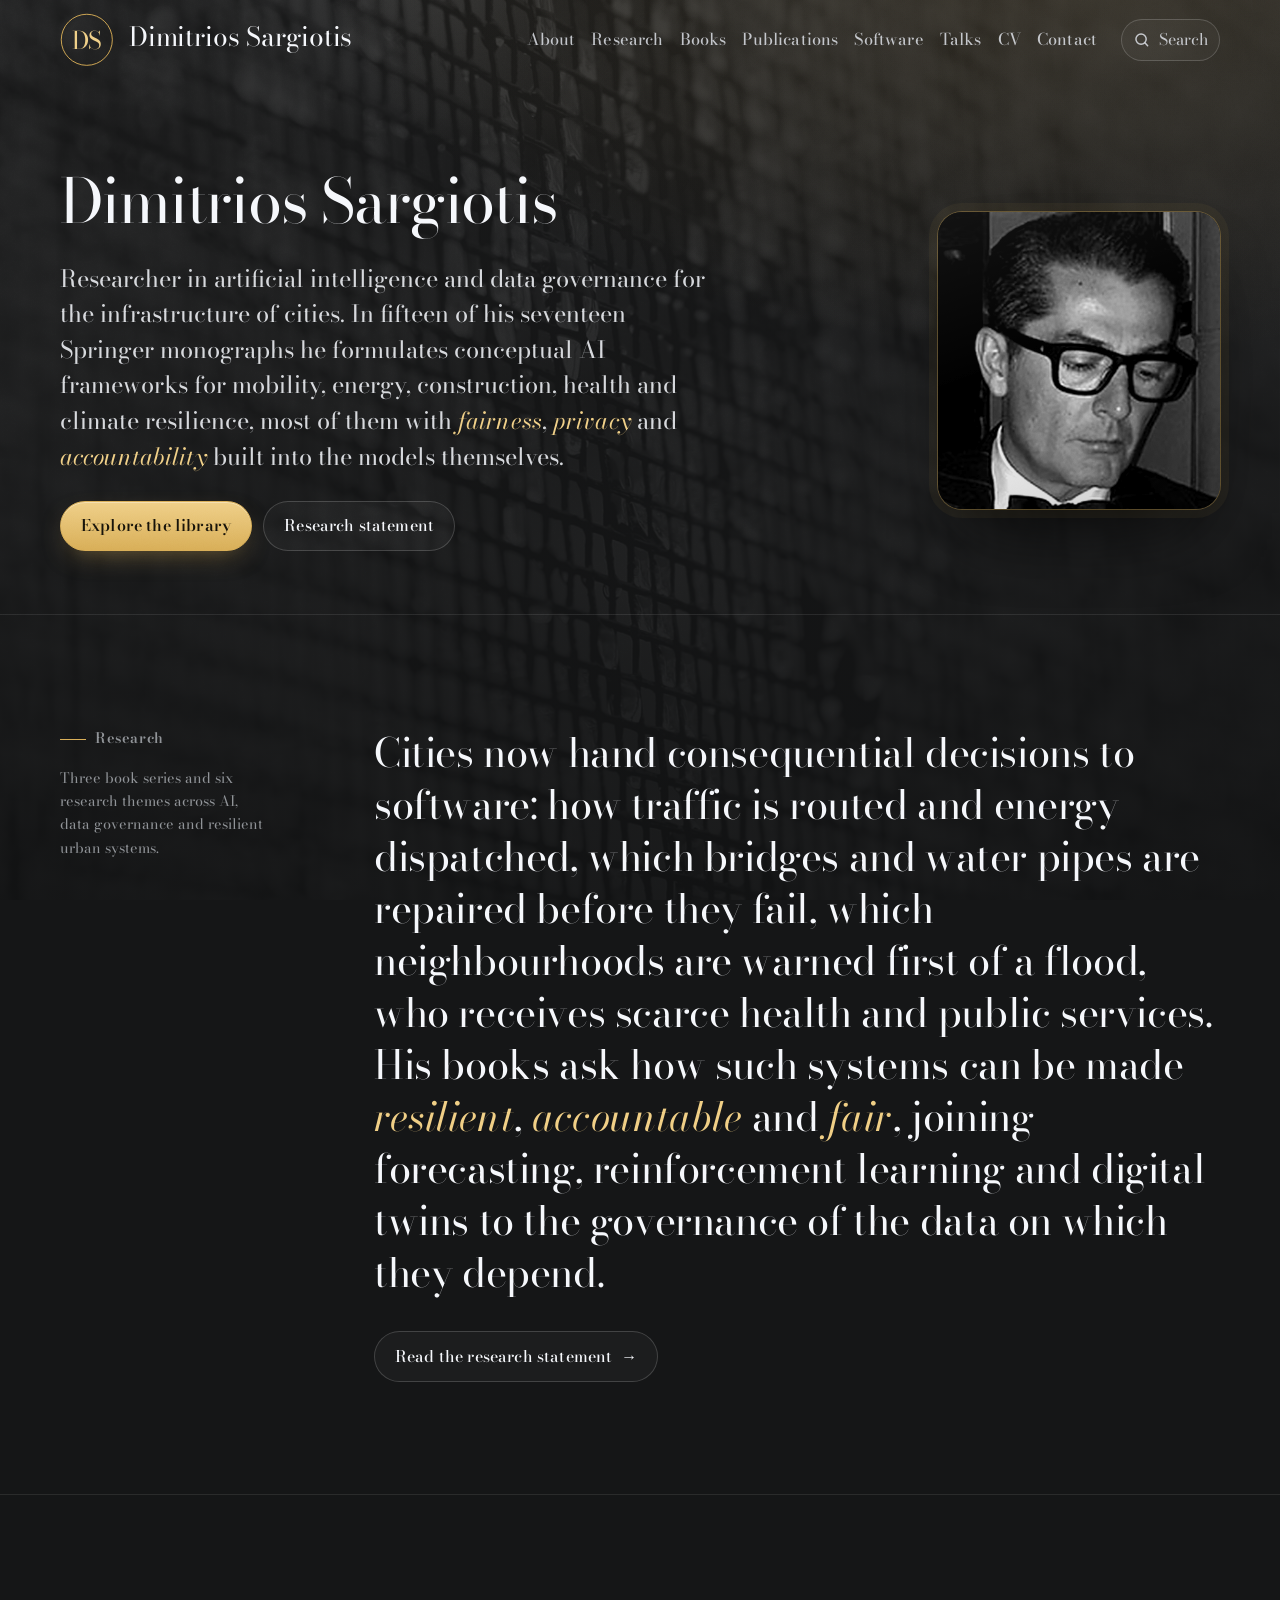
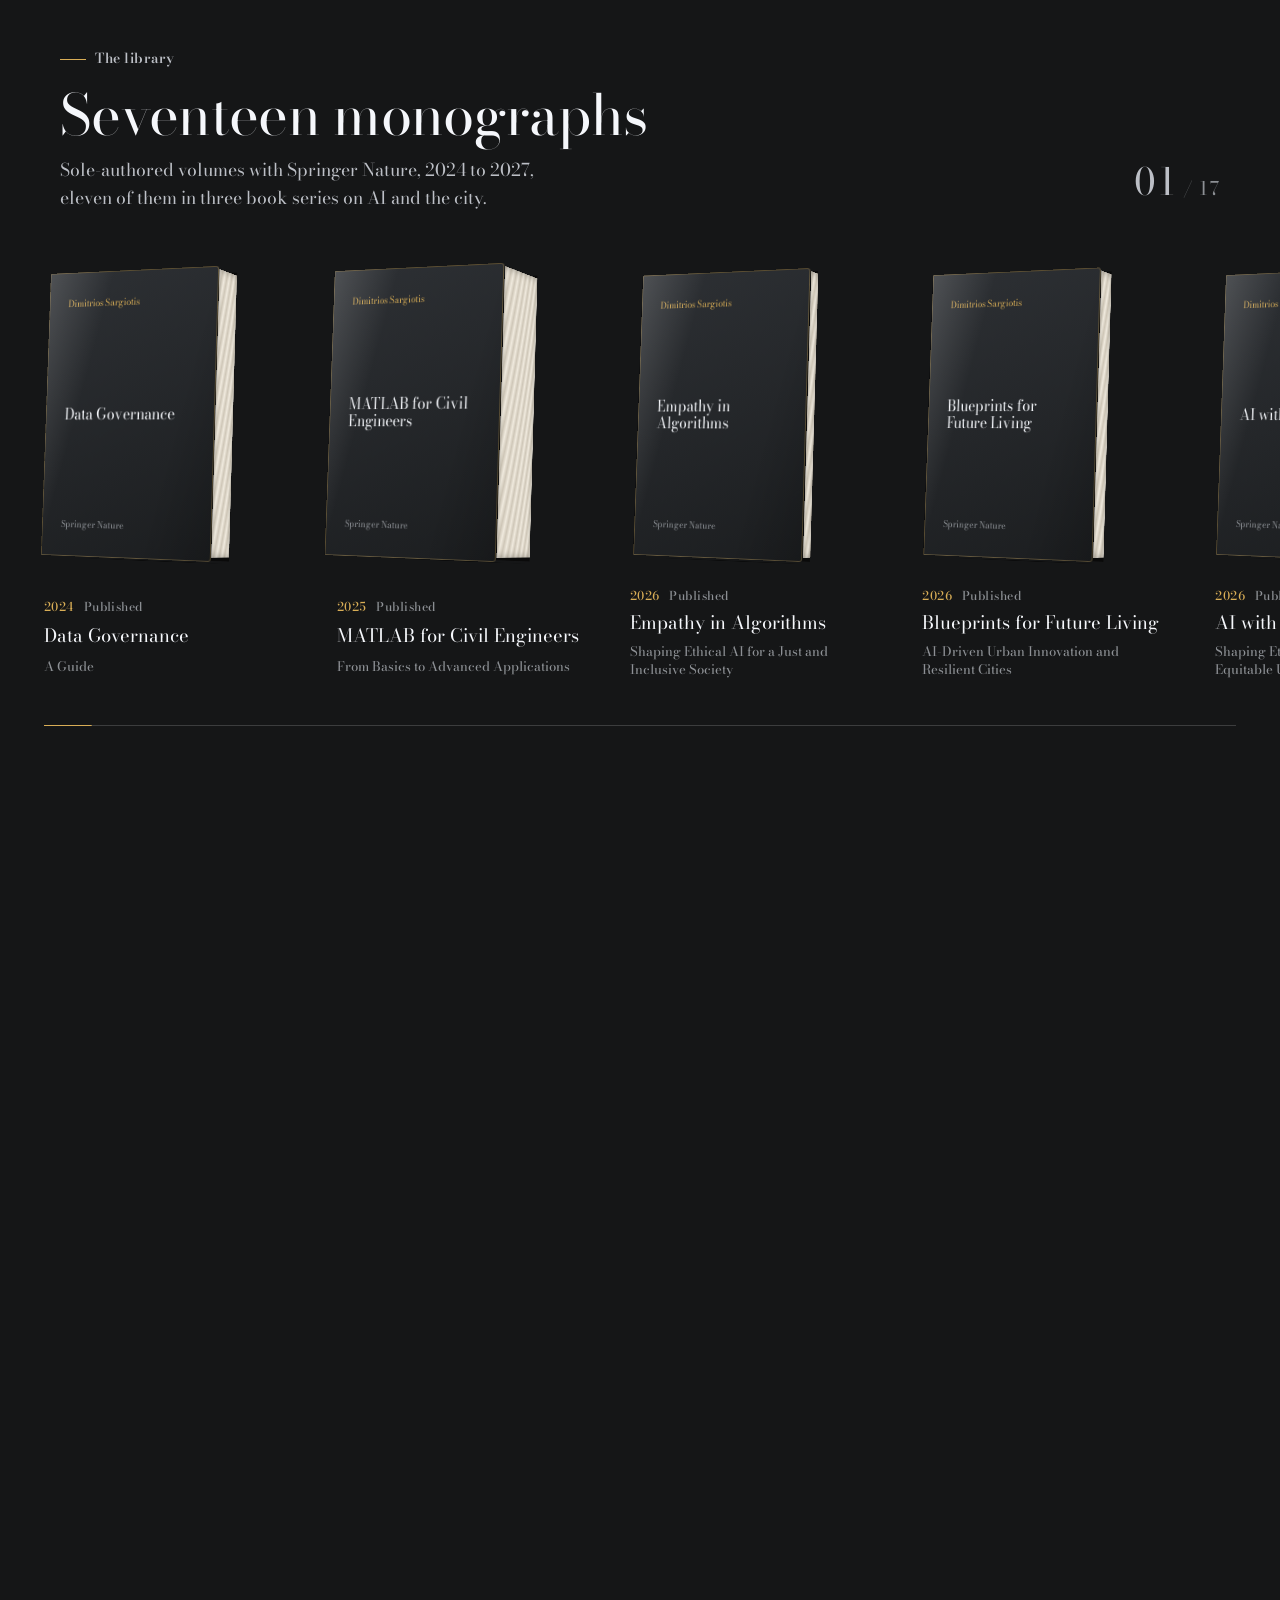
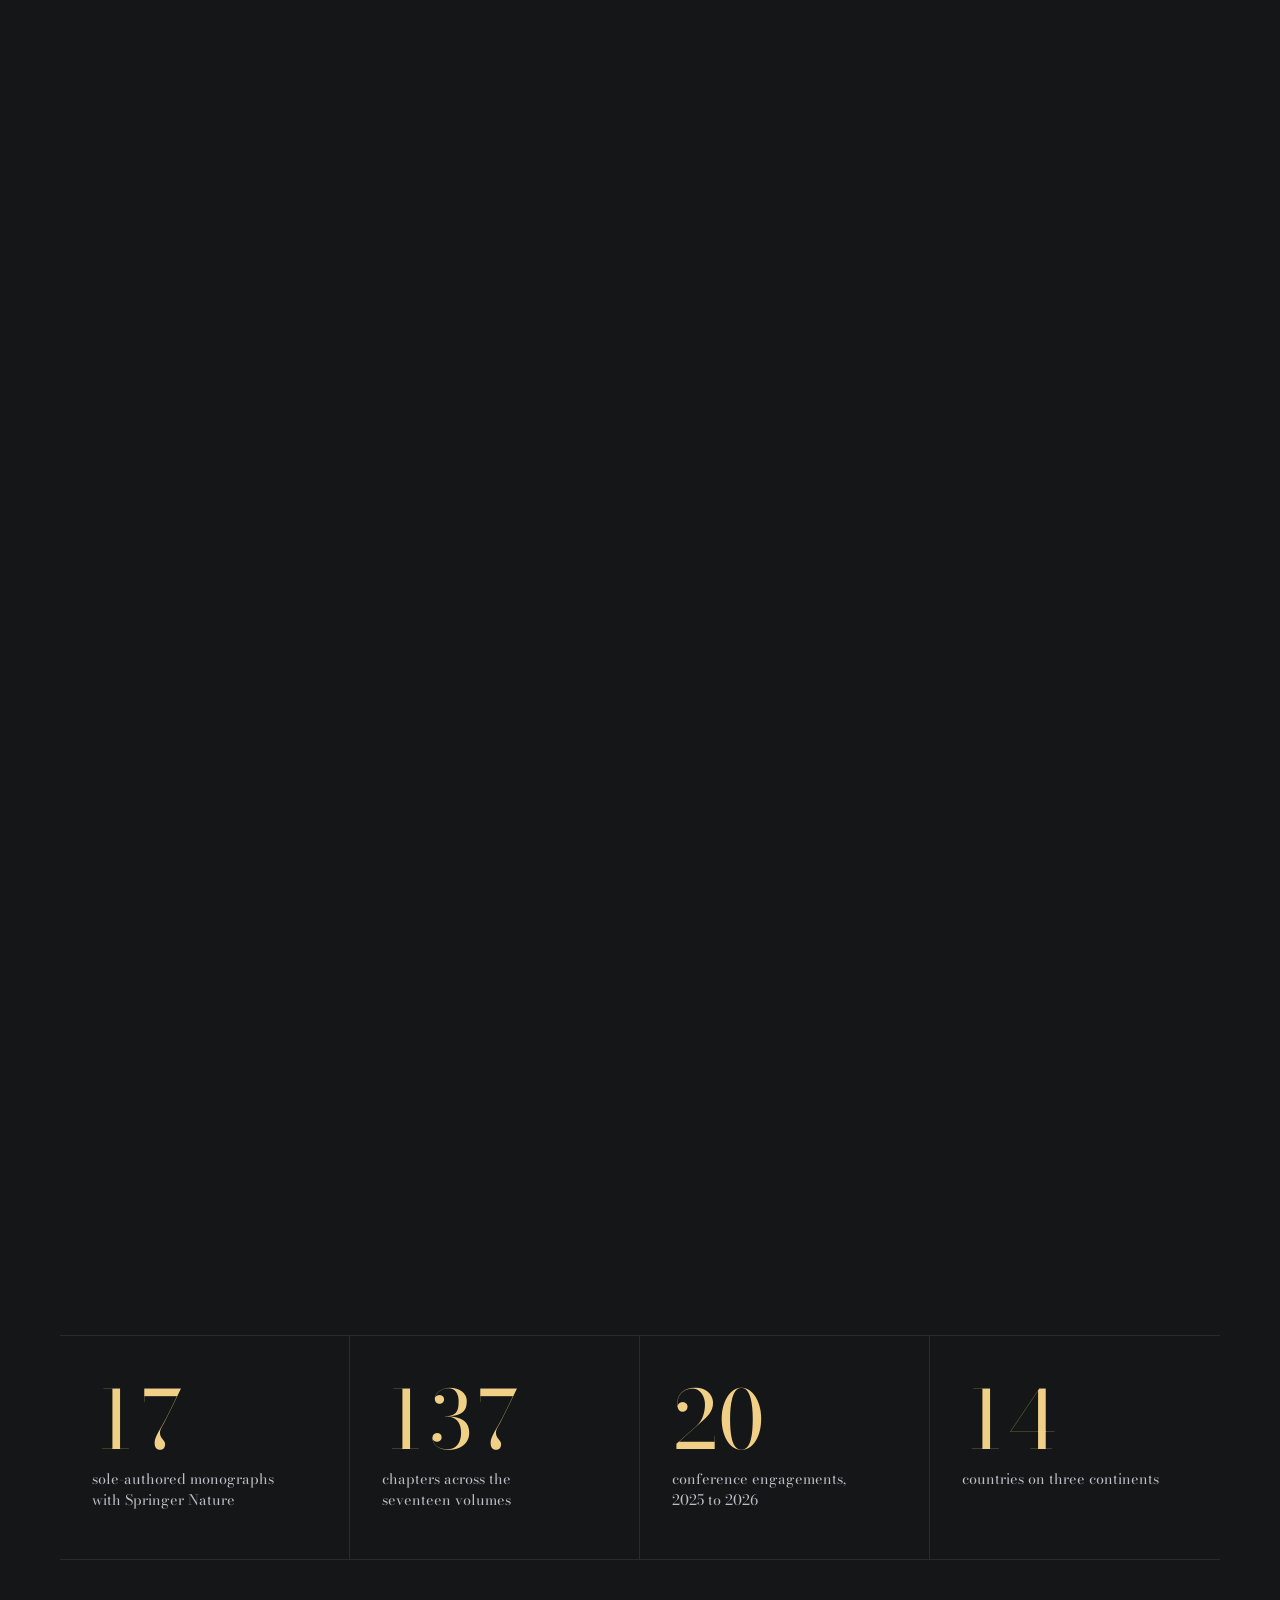
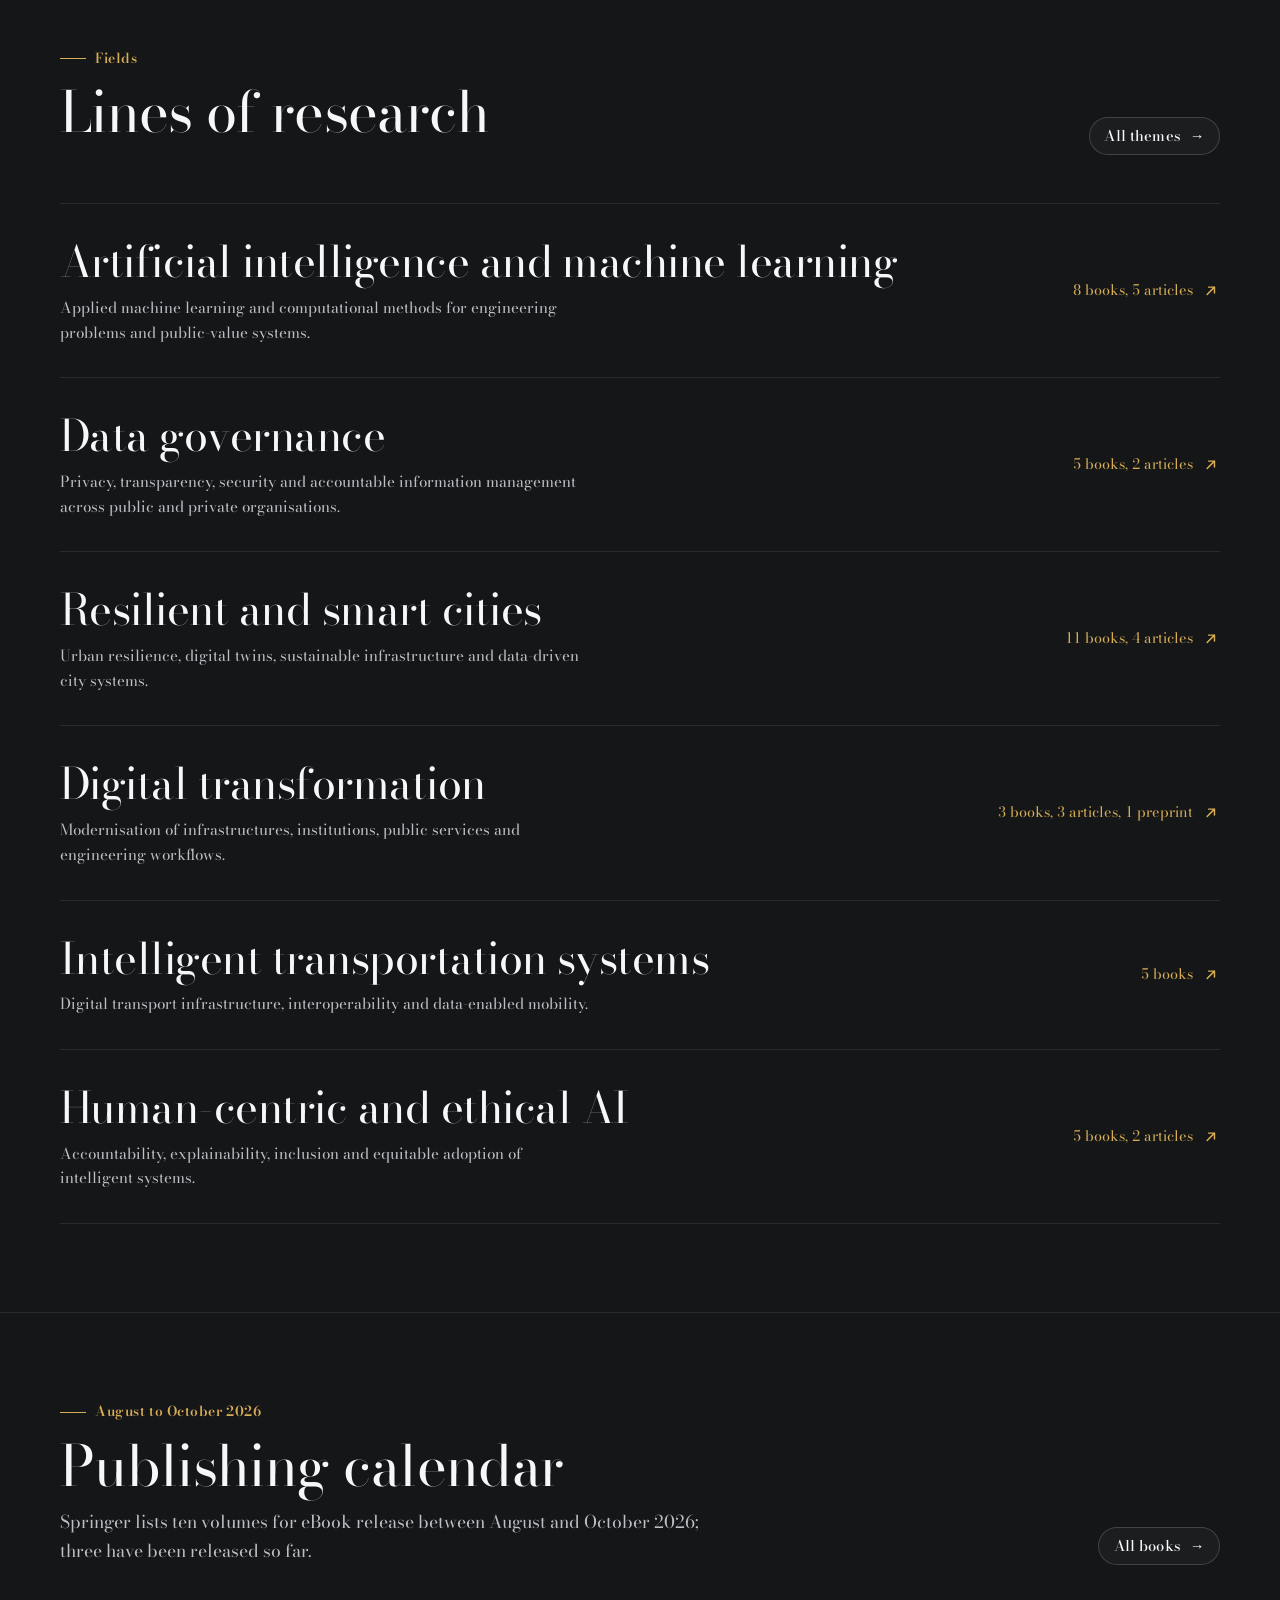
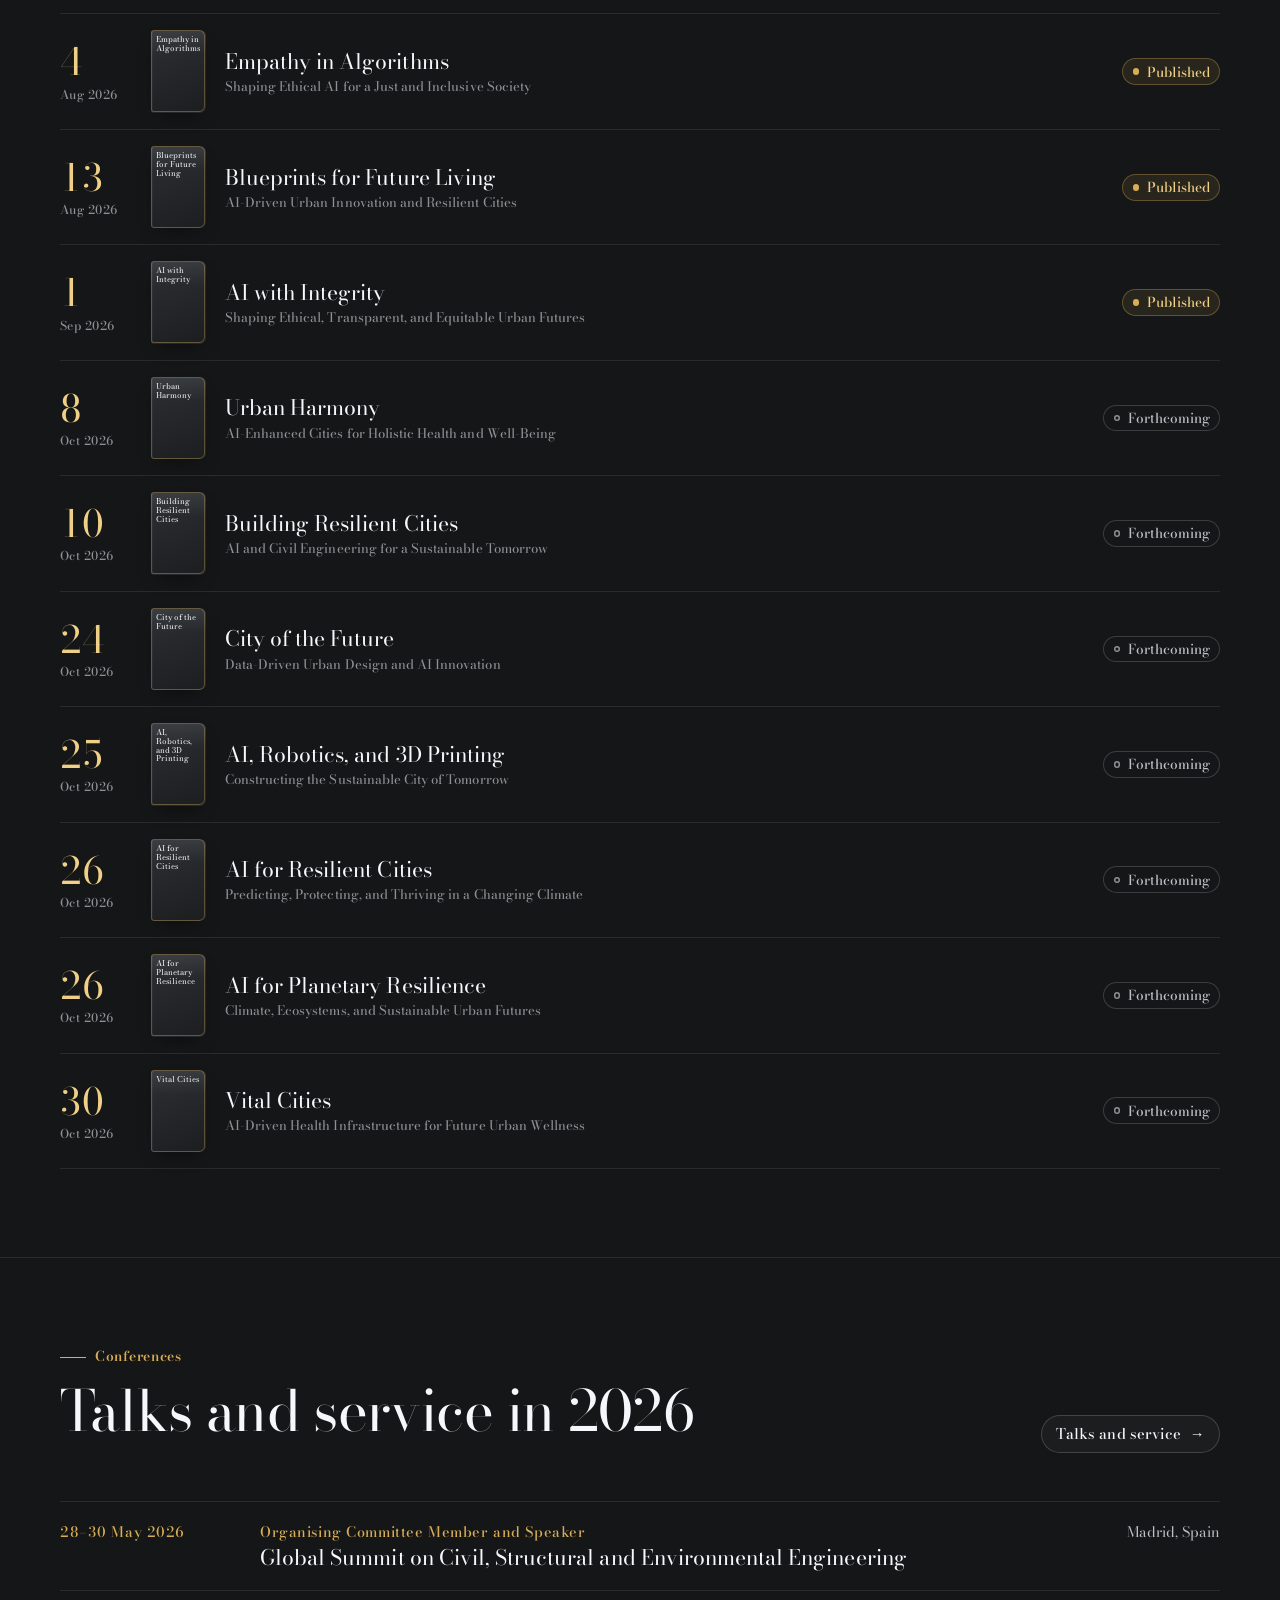
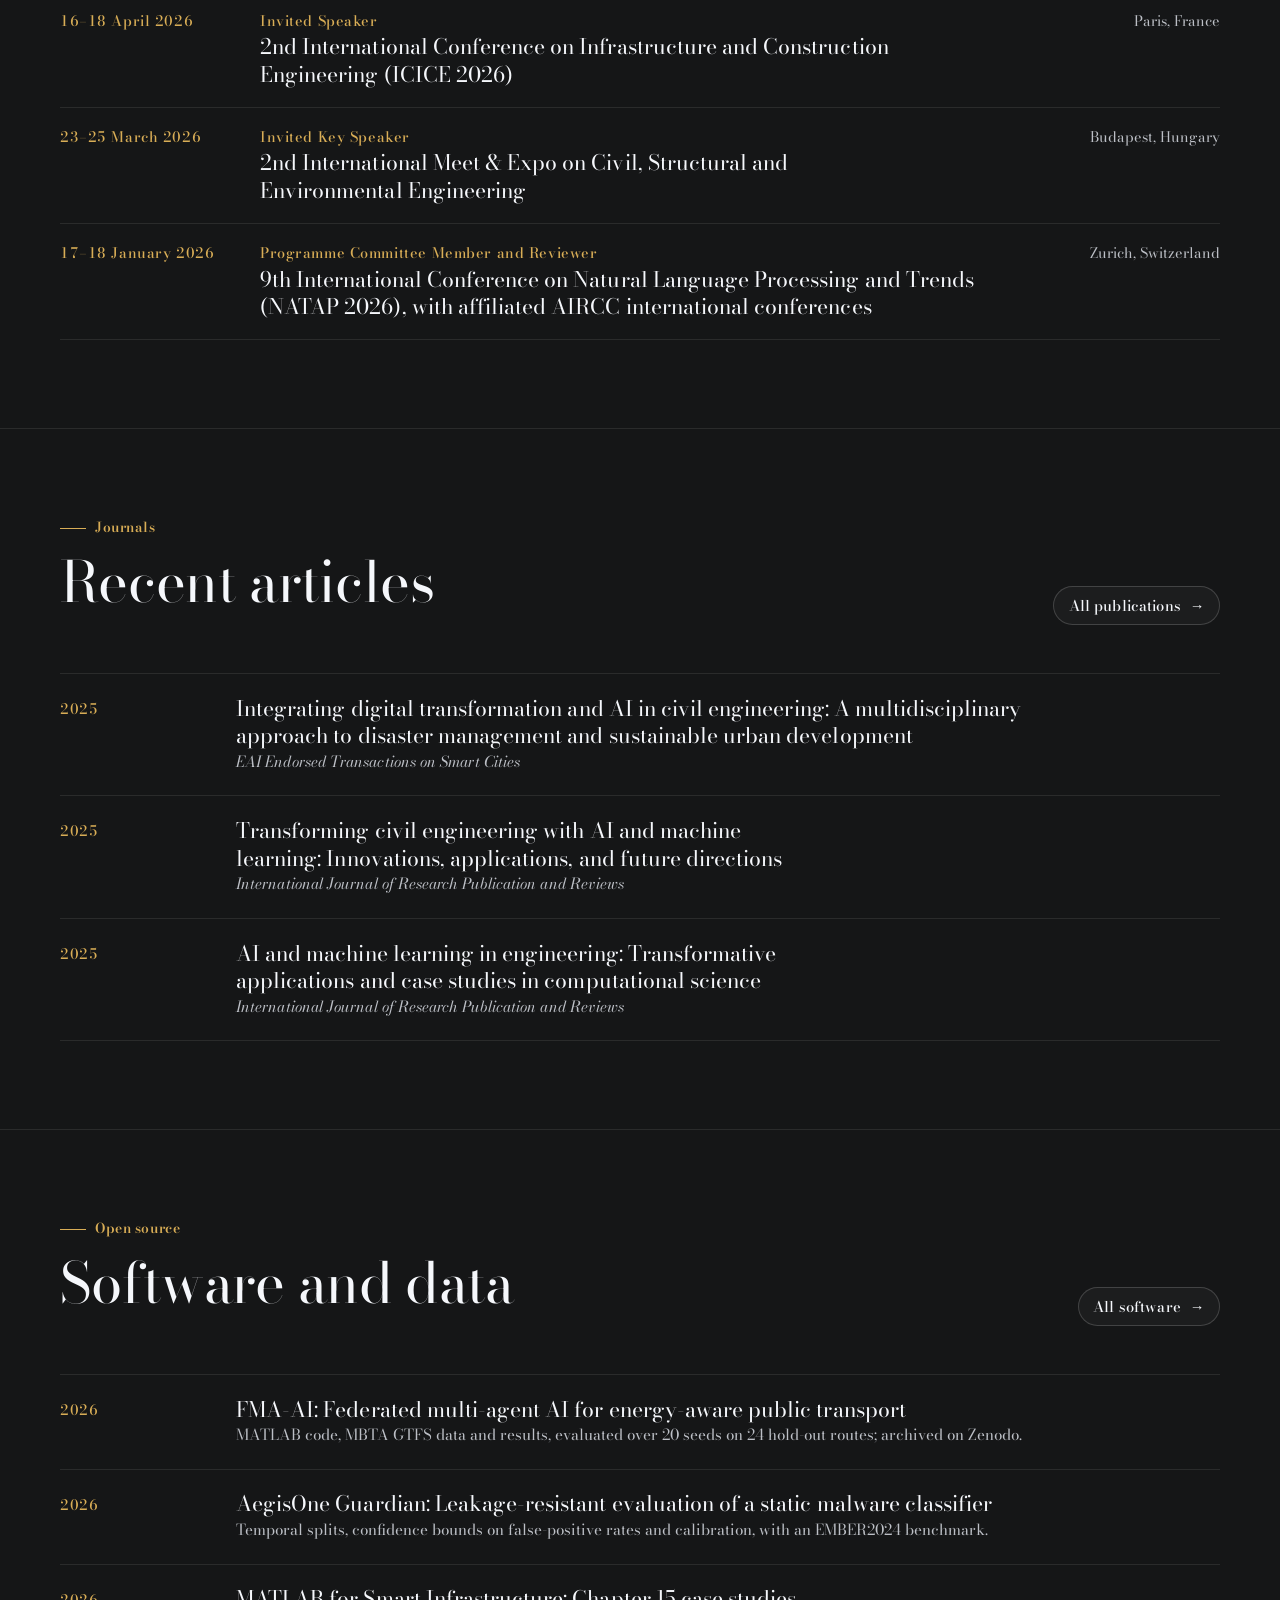
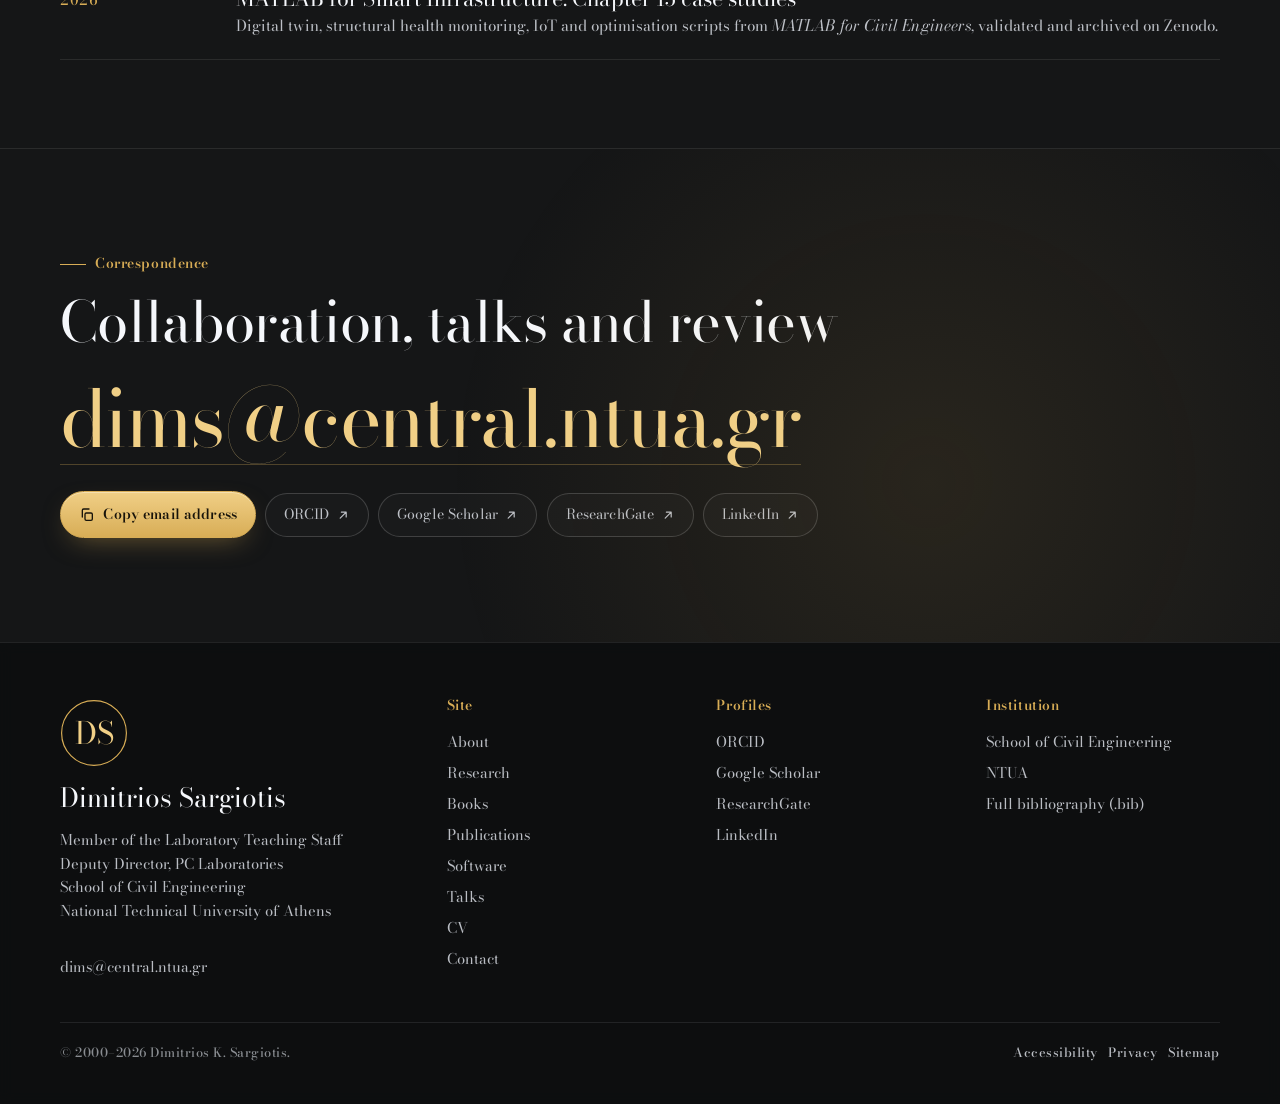
==== index.html @ cf661c9d "Add files via upload" ====
<!doctype html>
<html lang="en-GB">
<head>
<meta charset="utf-8">
<meta name="viewport" content="width=device-width, initial-scale=1, viewport-fit=cover">
<title>Dimitrios Sargiotis · Academic Profile</title>
<meta name="description" content="Dr Dimitrios Sargiotis, School of Civil Engineering, National Technical University of Athens. Research on artificial intelligence, data governance and resilient urban infrastructure; author of seventeen Springer monographs, five published and twelve forthcoming.">
<meta name="author" content="Dimitrios Sargiotis">
<link rel="canonical" href="https://uomoathens.github.io/">
<meta name="color-scheme" content="dark">
<meta name="theme-color" content="#151617">
<meta property="og:type" content="profile">
<meta property="og:site_name" content="Dimitrios Sargiotis">
<meta property="og:title" content="Dimitrios Sargiotis · Academic Profile">
<meta property="og:description" content="Dr Dimitrios Sargiotis, School of Civil Engineering, National Technical University of Athens. Research on artificial intelligence, data governance and resilient urban infrastructure; author of seventeen Springer monographs, five published and twelve forthcoming.">
<meta property="og:url" content="https://uomoathens.github.io/">
<meta property="og:image" content="https://uomoathens.github.io/images/og-image.jpg">
<meta property="og:image:width" content="1200">
<meta property="og:image:height" content="630">
<meta property="og:image:alt" content="Dimitrios Sargiotis, National Technical University of Athens">
<meta property="og:locale" content="en_GB">
<meta name="twitter:card" content="summary_large_image">
<meta name="twitter:title" content="Dimitrios Sargiotis · Academic Profile">
<meta name="twitter:description" content="Dr Dimitrios Sargiotis, School of Civil Engineering, National Technical University of Athens. Research on artificial intelligence, data governance and resilient urban infrastructure; author of seventeen Springer monographs, five published and twelve forthcoming.">
<meta name="twitter:image" content="https://uomoathens.github.io/images/og-image.jpg">
<link rel="icon" href="images/favicon.ico" sizes="16x16 32x32 48x48">
<link rel="icon" href="images/fasvico.png" type="image/png" sizes="103x101">
<link rel="apple-touch-icon" href="images/fasvico.png">
<link rel="preconnect" href="https://media.springernature.com" crossorigin>
<link rel="manifest" href="manifest.webmanifest">
<link rel="sitemap" type="application/xml" href="sitemap.xml">
<link rel="preload" href="assets/fonts/bodoni-moda-latin-standard-normal.woff2" as="font" type="font/woff2" crossorigin>
<link rel="preload" href="assets/fonts/bodoni-moda-latin-standard-italic.woff2" as="font" type="font/woff2" crossorigin>
<link rel="stylesheet" href="assets/css/site.css">
<script>document.documentElement.classList.add("js")</script>
<script type="speculationrules">{"prerender": [{"where": {"and": [{"selector_matches": "a[href$='.html']"}, {"not": {"selector_matches": "[target=_blank]"}}]}, "eagerness": "moderate"}]}</script>
<script type="application/ld+json">{"@context":"https://schema.org","@graph":[{"@type":"Person","@id":"https://uomoathens.github.io/#person","name":"Dimitrios Sargiotis","givenName":"Dimitrios","familyName":"Sargiotis","honorificPrefix":"Dr","jobTitle":"Member of the Laboratory Teaching Staff","url":"https://uomoathens.github.io/","image":"https://uomoathens.github.io/images/dimitrios-sargiotis.jpg","email":"mailto:dims@central.ntua.gr","worksFor":{"@type":"CollegeOrUniversity","name":"National Technical University of Athens","url":"https://www.ntua.gr/en/","department":{"@type":"Organization","name":"School of Civil Engineering","url":"https://www.civil.ntua.gr/en/"}},"alumniOf":[{"@type":"CollegeOrUniversity","name":"Université Paris VIII"},{"@type":"CollegeOrUniversity","name":"University of Strathclyde"}],"identifier":{"@type":"PropertyValue","propertyID":"ORCID","value":"0009-0006-3644-4561"},"knowsAbout":["Artificial intelligence","Machine learning","Data governance","Digital twins","Smart cities","Urban resilience","Intelligent transportation systems","Digital transformation","Civil engineering","Ethical AI"],"sameAs":["http://users.ntua.gr/dims/","https://orcid.org/0009-0006-3644-4561","https://scholar.google.com/citations?user=M3zEWwEAAAAJ","https://www.researchgate.net/profile/Dimitrios-Sargiotis-2","https://www.linkedin.com/in/dimitrios-sargiotis-2827502b0/"]},{"@type":"WebSite","@id":"https://uomoathens.github.io/#site","url":"https://uomoathens.github.io/","name":"Dimitrios Sargiotis","inLanguage":"en-GB","publisher":{"@id":"https://uomoathens.github.io/#person"}},{"@type":"ProfilePage","@id":"https://uomoathens.github.io/#profile","url":"https://uomoathens.github.io/","name":"Dimitrios Sargiotis","mainEntity":{"@id":"https://uomoathens.github.io/#person"},"dateModified":"2026-10-13"}]}</script>
<script src="assets/js/site.js" defer></script>
</head>
<body class="is-home">
<a class="skip" href="#main">Skip to content</a>
<div class="progress" aria-hidden="true"></div>
<header class="site-header">
<div class="wrap bar">
<a class="brand" href="index.html" aria-label="Dimitrios Sargiotis, home"><svg class="brand-mark" viewBox="0 0 64 64" aria-hidden="true" focusable="false"><circle class="bm-ring" cx="32" cy="32" r="30.5"/><text class="bm-t" x="32" y="42.6">DS</text></svg><span class="brand-name">Dimitrios Sargiotis</span></a>
<nav class="nav" aria-label="Main"><a href="about.html">About</a><a href="research.html">Research</a><a href="books.html">Books</a><a href="publications.html">Publications</a><a href="software.html">Software</a><a href="talks.html">Talks</a><a href="cv.html">CV</a><a href="contact.html">Contact</a></nav>
<div class="tools">
<button class="icon-btn" type="button" data-palette-open aria-label="Search the site"><svg viewBox="0 0 24 24" fill="none" stroke="currentColor" stroke-width="2" stroke-linecap="round" aria-hidden="true"><circle cx="11" cy="11" r="7"/><path d="m20 20-3.5-3.5"/></svg><span class="search-label">Search</span><span class="kbd" data-kbd aria-hidden="true">Ctrl K</span></button>
<button class="icon-btn menu-btn" type="button" popovertarget="site-menu" aria-expanded="false" aria-label="Open menu"><svg viewBox="0 0 24 24" fill="none" stroke="currentColor" stroke-width="2" stroke-linecap="round" aria-hidden="true"><path d="M4 7h16M4 12h16M4 17h16"/></svg></button>
</div>
</div>
<nav id="site-menu" class="sheet" popover aria-label="Menu"><div class="sheet-top"><a class="brand" href="index.html"><svg class="brand-mark" viewBox="0 0 64 64" aria-hidden="true" focusable="false"><circle class="bm-ring" cx="32" cy="32" r="30.5"/><text class="bm-t" x="32" y="42.6">DS</text></svg><span class="brand-name">Dimitrios Sargiotis</span></a><button class="icon-btn" type="button" popovertarget="site-menu" popovertargetaction="hide" aria-label="Close menu"><svg viewBox="0 0 24 24" fill="none" stroke="currentColor" stroke-width="2" stroke-linecap="round" aria-hidden="true"><path d="M6 6l12 12M18 6 6 18"/></svg></button></div><ul role="list"><li><a href="index.html" aria-current="page">Home<small>Overview</small></a></li><li><a href="about.html">About<small>Biography and education</small></a></li><li><a href="research.html">Research<small>Statement and themes</small></a></li><li><a href="books.html">Books<small>Seventeen Springer volumes</small></a></li><li><a href="publications.html">Publications<small>Articles and citations</small></a></li><li><a href="software.html">Software<small>Code, data and reproducible experiments</small></a></li><li><a href="talks.html">Talks<small>Lectures and review</small></a></li><li><a href="cv.html">CV<small>Printable record</small></a></li><li><a href="contact.html">Contact<small>Email and address</small></a></li></ul><div class="sheet-foot"><a class="gold" href="mailto:dims@central.ntua.gr">dims@central.ntua.gr</a><div class="tags"><a class="tag" href="https://orcid.org/0009-0006-3644-4561" target="_blank" rel="me noopener">ORCID</a><a class="tag" href="https://scholar.google.com/citations?user=M3zEWwEAAAAJ" target="_blank" rel="me noopener">Google Scholar</a><a class="tag" href="https://www.researchgate.net/profile/Dimitrios-Sargiotis-2" target="_blank" rel="me noopener">ResearchGate</a><a class="tag" href="https://www.linkedin.com/in/dimitrios-sargiotis-2827502b0/" target="_blank" rel="me noopener">LinkedIn</a></div></div></nav>
</header>
<main id="main">
<section class="hx" aria-labelledby="hero-name">
<div class="wrap hx-grid">
<div class="hx-text">
<h1 class="hx-name" id="hero-name">Dimitrios Sargiotis</h1>
<p class="hx-lede">Researcher in artificial intelligence and data governance for the infrastructure of cities. In fifteen of his seventeen Springer monographs he formulates conceptual AI frameworks for mobility, energy, construction, health and climate resilience, most of them with <i>fairness</i>, <i>privacy</i> and <i>accountability</i> built into the models themselves.</p>
<div class="actions hx-actions"><a class="btn" href="books.html">Explore the library</a><a class="btn ghost" href="research.html#statement">Research statement</a></div>
</div>
<figure class="hx-portrait"><picture><source srcset="images/dimitrios-sargiotis.avif" type="image/avif"><source srcset="images/dimitrios-sargiotis.webp" type="image/webp"><img src="images/dimitrios-sargiotis.jpg" alt="Portrait of Dimitrios Sargiotis" width="800" height="845" fetchpriority="high"></picture></figure>
</div>
</section>
<section class="stmt" id="statement" aria-labelledby="h-stmt"><div class="wrap stmt-grid">
<div class="stmt-side"><p class="eyebrow" id="h-stmt">Research</p><p>Three book series and six research themes across AI, data governance and resilient urban systems.</p></div>
<div><p class="stmt-text" data-words>Cities now hand consequential decisions to software: how traffic is routed and energy dispatched, which bridges and water pipes are repaired before they fail, which neighbourhoods are warned first of a flood, who receives scarce health and public services. His books ask how such systems can be made <em>resilient</em>, <em>accountable</em> and <em>fair</em>, joining forecasting, reinforcement learning and digital twins to the governance of the data on which they depend.</p><div class="actions mt-2"><a class="btn ghost" href="research.html">Read the research statement <span class="arrow" aria-hidden="true">→</span></a></div></div>
</div></section>
<section class="lib" id="books" data-lib aria-labelledby="h-lib"><div class="lib-sticky">
<div class="wrap lib-head"><div><p class="eyebrow">The library</p><h2 id="h-lib" class="mt-1">Seventeen monographs</h2><p>Sole-authored volumes with Springer Nature, 2024 to 2027, eleven of them in three book series on AI and the city.</p></div><p class="lib-count" aria-hidden="true"><span data-lib-n>01</span><small> / 17</small></p></div>
<div class="lib-track" data-lib-track><a class="vol published" href="books.html#data-governance" style="--i:0"><span class="b3d" aria-hidden="false"><span class="b3d-obj" style="--p:539"><span class="b3d-shadow"></span><span class="b3d-back"></span><span class="b3d-spine"></span><span class="b3d-pages"></span><span class="b3d-face"><img src="https://media.springernature.com/w306/springer-static/cover/book/978-3-031-67268-2.jpg" srcset="https://media.springernature.com/w153/springer-static/cover/book/978-3-031-67268-2.jpg 153w, https://media.springernature.com/w306/springer-static/cover/book/978-3-031-67268-2.jpg 306w" sizes="(min-width: 64rem) 15rem, 52vw" alt="Cover of Data Governance: A Guide" width="306" height="464" decoding="async" referrerpolicy="no-referrer" onerror="if(!this.dataset.f){this.dataset.f=1;this.removeAttribute('srcset');this.src=this.src.replace(/\/w\d+\//,'/w153/')}else{this.parentNode.classList.add('no-img');this.remove()}"><span class="plate" aria-hidden="true"><span>Dimitrios Sargiotis</span><b>Data Governance</b><i>Springer Nature</i></span></span></span></span><span class="vol-meta"><span class="vol-year">2024<span class="f">Published</span></span><span class="vol-title">Data Governance</span><span class="vol-sub">A Guide</span></span></a><a class="vol published" href="books.html#matlab-for-civil-engineers" style="--i:1"><span class="b3d" aria-hidden="false"><span class="b3d-obj" style="--p:999"><span class="b3d-shadow"></span><span class="b3d-back"></span><span class="b3d-spine"></span><span class="b3d-pages"></span><span class="b3d-face"><img src="https://media.springernature.com/w306/springer-static/cover/book/978-3-031-84673-1.jpg" srcset="https://media.springernature.com/w153/springer-static/cover/book/978-3-031-84673-1.jpg 153w, https://media.springernature.com/w306/springer-static/cover/book/978-3-031-84673-1.jpg 306w" sizes="(min-width: 64rem) 15rem, 52vw" alt="Cover of MATLAB for Civil Engineers: From Basics to Advanced Applications" width="306" height="464" decoding="async" referrerpolicy="no-referrer" onerror="if(!this.dataset.f){this.dataset.f=1;this.removeAttribute('srcset');this.src=this.src.replace(/\/w\d+\//,'/w153/')}else{this.parentNode.classList.add('no-img');this.remove()}"><span class="plate" aria-hidden="true"><span>Dimitrios Sargiotis</span><b>MATLAB for Civil Engineers</b><i>Springer Nature</i></span></span></span></span><span class="vol-meta"><span class="vol-year">2025<span class="f">Published</span></span><span class="vol-title">MATLAB for Civil Engineers</span><span class="vol-sub">From Basics to Advanced Applications</span></span></a><a class="vol published" href="books.html#empathy-in-algorithms" style="--i:2"><span class="b3d" aria-hidden="false"><span class="b3d-obj" style="--p:222"><span class="b3d-shadow"></span><span class="b3d-back"></span><span class="b3d-spine"></span><span class="b3d-pages"></span><span class="b3d-face"><img src="https://media.springernature.com/w306/springer-static/cover/book/978-3-032-32128-2.jpg" srcset="https://media.springernature.com/w153/springer-static/cover/book/978-3-032-32128-2.jpg 153w, https://media.springernature.com/w306/springer-static/cover/book/978-3-032-32128-2.jpg 306w" sizes="(min-width: 64rem) 15rem, 52vw" alt="Cover of Empathy in Algorithms: Shaping Ethical AI for a Just and Inclusive Society" width="306" height="464" decoding="async" referrerpolicy="no-referrer" onerror="if(!this.dataset.f){this.dataset.f=1;this.removeAttribute('srcset');this.src=this.src.replace(/\/w\d+\//,'/w153/')}else{this.parentNode.classList.add('no-img');this.remove()}"><span class="plate" aria-hidden="true"><span>Dimitrios Sargiotis</span><b>Empathy in Algorithms</b><i>Springer Nature</i></span></span></span></span><span class="vol-meta"><span class="vol-year">2026<span class="f">Published</span></span><span class="vol-title">Empathy in Algorithms</span><span class="vol-sub">Shaping Ethical AI for a Just and Inclusive Society</span></span></a><a class="vol published" href="books.html#blueprints-for-future-living" style="--i:3"><span class="b3d" aria-hidden="false"><span class="b3d-obj" style="--p:316"><span class="b3d-shadow"></span><span class="b3d-back"></span><span class="b3d-spine"></span><span class="b3d-pages"></span><span class="b3d-face"><img src="https://media.springernature.com/w306/springer-static/cover/book/978-3-032-24178-8.jpg" srcset="https://media.springernature.com/w153/springer-static/cover/book/978-3-032-24178-8.jpg 153w, https://media.springernature.com/w306/springer-static/cover/book/978-3-032-24178-8.jpg 306w" sizes="(min-width: 64rem) 15rem, 52vw" alt="Cover of Blueprints for Future Living: AI-Driven Urban Innovation and Resilient Cities" width="306" height="464" loading="lazy" decoding="async" referrerpolicy="no-referrer" onerror="if(!this.dataset.f){this.dataset.f=1;this.removeAttribute('srcset');this.src=this.src.replace(/\/w\d+\//,'/w153/')}else{this.parentNode.classList.add('no-img');this.remove()}"><span class="plate" aria-hidden="true"><span>Dimitrios Sargiotis</span><b>Blueprints for Future Living</b><i>Springer Nature</i></span></span></span></span><span class="vol-meta"><span class="vol-year">2026<span class="f">Published</span></span><span class="vol-title">Blueprints for Future Living</span><span class="vol-sub">AI-Driven Urban Innovation and Resilient Cities</span></span></a><a class="vol published" href="books.html#ai-with-integrity" style="--i:4"><span class="b3d" aria-hidden="false"><span class="b3d-obj" style="--p:332"><span class="b3d-shadow"></span><span class="b3d-back"></span><span class="b3d-spine"></span><span class="b3d-pages"></span><span class="b3d-face"><img src="https://media.springernature.com/w306/springer-static/cover/book/978-3-032-31133-7.jpg" srcset="https://media.springernature.com/w153/springer-static/cover/book/978-3-032-31133-7.jpg 153w, https://media.springernature.com/w306/springer-static/cover/book/978-3-032-31133-7.jpg 306w" sizes="(min-width: 64rem) 15rem, 52vw" alt="Cover of AI with Integrity: Shaping Ethical, Transparent, and Equitable Urban Futures" width="306" height="464" loading="lazy" decoding="async" referrerpolicy="no-referrer" onerror="if(!this.dataset.f){this.dataset.f=1;this.removeAttribute('srcset');this.src=this.src.replace(/\/w\d+\//,'/w153/')}else{this.parentNode.classList.add('no-img');this.remove()}"><span class="plate" aria-hidden="true"><span>Dimitrios Sargiotis</span><b>AI with Integrity</b><i>Springer Nature</i></span></span></span></span><span class="vol-meta"><span class="vol-year">2026<span class="f">Published</span></span><span class="vol-title">AI with Integrity</span><span class="vol-sub">Shaping Ethical, Transparent, and Equitable Urban Futures</span></span></a><a class="vol forthcoming" href="books.html#urban-harmony" style="--i:5"><span class="b3d" aria-hidden="false"><span class="b3d-obj" style="--p:189"><span class="b3d-shadow"></span><span class="b3d-back"></span><span class="b3d-spine"></span><span class="b3d-pages"></span><span class="b3d-face"><img src="https://media.springernature.com/w306/springer-static/cover/book/978-3-032-22715-7.jpg" srcset="https://media.springernature.com/w153/springer-static/cover/book/978-3-032-22715-7.jpg 153w, https://media.springernature.com/w306/springer-static/cover/book/978-3-032-22715-7.jpg 306w" sizes="(min-width: 64rem) 15rem, 52vw" alt="Cover of Urban Harmony: AI-Enhanced Cities for Holistic Health and Well-Being" width="306" height="464" loading="lazy" decoding="async" referrerpolicy="no-referrer" onerror="if(!this.dataset.f){this.dataset.f=1;this.removeAttribute('srcset');this.src=this.src.replace(/\/w\d+\//,'/w153/')}else{this.parentNode.classList.add('no-img');this.remove()}"><span class="plate" aria-hidden="true"><span>Dimitrios Sargiotis</span><b>Urban Harmony</b><i>Springer Nature</i></span></span></span></span><span class="vol-meta"><span class="vol-year">2026<span class="f">Forthcoming</span></span><span class="vol-title">Urban Harmony</span><span class="vol-sub">AI-Enhanced Cities for Holistic Health and Well-Being</span></span></a><a class="vol forthcoming" href="books.html#building-resilient-cities" style="--i:6"><span class="b3d" aria-hidden="false"><span class="b3d-obj" style="--p:230"><span class="b3d-shadow"></span><span class="b3d-back"></span><span class="b3d-spine"></span><span class="b3d-pages"></span><span class="b3d-face"><img src="https://media.springernature.com/w306/springer-static/cover/book/978-3-032-30331-8.jpg" srcset="https://media.springernature.com/w153/springer-static/cover/book/978-3-032-30331-8.jpg 153w, https://media.springernature.com/w306/springer-static/cover/book/978-3-032-30331-8.jpg 306w" sizes="(min-width: 64rem) 15rem, 52vw" alt="Cover of Building Resilient Cities: AI and Civil Engineering for a Sustainable Tomorrow" width="306" height="464" loading="lazy" decoding="async" referrerpolicy="no-referrer" onerror="if(!this.dataset.f){this.dataset.f=1;this.removeAttribute('srcset');this.src=this.src.replace(/\/w\d+\//,'/w153/')}else{this.parentNode.classList.add('no-img');this.remove()}"><span class="plate" aria-hidden="true"><span>Dimitrios Sargiotis</span><b>Building Resilient Cities</b><i>Springer Nature</i></span></span></span></span><span class="vol-meta"><span class="vol-year">2026<span class="f">Forthcoming</span></span><span class="vol-title">Building Resilient Cities</span><span class="vol-sub">AI and Civil Engineering for a Sustainable Tomorrow</span></span></a><a class="vol forthcoming" href="books.html#city-of-the-future" style="--i:7"><span class="b3d" aria-hidden="false"><span class="b3d-obj" style="--p:480"><span class="b3d-shadow"></span><span class="b3d-back"></span><span class="b3d-spine"></span><span class="b3d-pages"></span><span class="b3d-face"><img src="https://media.springernature.com/w306/springer-static/cover/book/978-3-032-36396-1.jpg" srcset="https://media.springernature.com/w153/springer-static/cover/book/978-3-032-36396-1.jpg 153w, https://media.springernature.com/w306/springer-static/cover/book/978-3-032-36396-1.jpg 306w" sizes="(min-width: 64rem) 15rem, 52vw" alt="Cover of City of the Future: Data-Driven Urban Design and AI Innovation" width="306" height="464" loading="lazy" decoding="async" referrerpolicy="no-referrer" onerror="if(!this.dataset.f){this.dataset.f=1;this.removeAttribute('srcset');this.src=this.src.replace(/\/w\d+\//,'/w153/')}else{this.parentNode.classList.add('no-img');this.remove()}"><span class="plate" aria-hidden="true"><span>Dimitrios Sargiotis</span><b>City of the Future</b><i>Springer Nature</i></span></span></span></span><span class="vol-meta"><span class="vol-year">2026<span class="f">Forthcoming</span></span><span class="vol-title">City of the Future</span><span class="vol-sub">Data-Driven Urban Design and AI Innovation</span></span></a><a class="vol forthcoming" href="books.html#ai-robotics-3d-printing" style="--i:8"><span class="b3d" aria-hidden="false"><span class="b3d-obj" style="--p:298"><span class="b3d-shadow"></span><span class="b3d-back"></span><span class="b3d-spine"></span><span class="b3d-pages"></span><span class="b3d-face"><img src="https://media.springernature.com/w306/springer-static/cover/book/978-3-032-36392-3.jpg" srcset="https://media.springernature.com/w153/springer-static/cover/book/978-3-032-36392-3.jpg 153w, https://media.springernature.com/w306/springer-static/cover/book/978-3-032-36392-3.jpg 306w" sizes="(min-width: 64rem) 15rem, 52vw" alt="Cover of AI, Robotics, and 3D Printing: Constructing the Sustainable City of Tomorrow" width="306" height="464" loading="lazy" decoding="async" referrerpolicy="no-referrer" onerror="if(!this.dataset.f){this.dataset.f=1;this.removeAttribute('srcset');this.src=this.src.replace(/\/w\d+\//,'/w153/')}else{this.parentNode.classList.add('no-img');this.remove()}"><span class="plate" aria-hidden="true"><span>Dimitrios Sargiotis</span><b>AI, Robotics, and 3D Printing</b><i>Springer Nature</i></span></span></span></span><span class="vol-meta"><span class="vol-year">2026<span class="f">Forthcoming</span></span><span class="vol-title">AI, Robotics, and 3D Printing</span><span class="vol-sub">Constructing the Sustainable City of Tomorrow</span></span></a><a class="vol forthcoming" href="books.html#ai-for-resilient-cities" style="--i:9"><span class="b3d" aria-hidden="false"><span class="b3d-obj" style="--p:229"><span class="b3d-shadow"></span><span class="b3d-back"></span><span class="b3d-spine"></span><span class="b3d-pages"></span><span class="b3d-face"><img src="https://media.springernature.com/w306/springer-static/cover/book/978-3-032-36416-6.jpg" srcset="https://media.springernature.com/w153/springer-static/cover/book/978-3-032-36416-6.jpg 153w, https://media.springernature.com/w306/springer-static/cover/book/978-3-032-36416-6.jpg 306w" sizes="(min-width: 64rem) 15rem, 52vw" alt="Cover of AI for Resilient Cities: Predicting, Protecting, and Thriving in a Changing Climate" width="306" height="464" loading="lazy" decoding="async" referrerpolicy="no-referrer" onerror="if(!this.dataset.f){this.dataset.f=1;this.removeAttribute('srcset');this.src=this.src.replace(/\/w\d+\//,'/w153/')}else{this.parentNode.classList.add('no-img');this.remove()}"><span class="plate" aria-hidden="true"><span>Dimitrios Sargiotis</span><b>AI for Resilient Cities</b><i>Springer Nature</i></span></span></span></span><span class="vol-meta"><span class="vol-year">2026<span class="f">Forthcoming</span></span><span class="vol-title">AI for Resilient Cities</span><span class="vol-sub">Predicting, Protecting, and Thriving in a Changing Climate</span></span></a><a class="vol forthcoming" href="books.html#ai-for-planetary-resilience" style="--i:10"><span class="b3d" aria-hidden="false"><span class="b3d-obj" style="--p:246"><span class="b3d-shadow"></span><span class="b3d-back"></span><span class="b3d-spine"></span><span class="b3d-pages"></span><span class="b3d-face"><img src="https://media.springernature.com/w306/springer-static/cover/book/978-3-032-35539-3.jpg" srcset="https://media.springernature.com/w153/springer-static/cover/book/978-3-032-35539-3.jpg 153w, https://media.springernature.com/w306/springer-static/cover/book/978-3-032-35539-3.jpg 306w" sizes="(min-width: 64rem) 15rem, 52vw" alt="Cover of AI for Planetary Resilience: Climate, Ecosystems, and Sustainable Urban Futures" width="306" height="464" loading="lazy" decoding="async" referrerpolicy="no-referrer" onerror="if(!this.dataset.f){this.dataset.f=1;this.removeAttribute('srcset');this.src=this.src.replace(/\/w\d+\//,'/w153/')}else{this.parentNode.classList.add('no-img');this.remove()}"><span class="plate" aria-hidden="true"><span>Dimitrios Sargiotis</span><b>AI for Planetary Resilience</b><i>Springer Nature</i></span></span></span></span><span class="vol-meta"><span class="vol-year">2026<span class="f">Forthcoming</span></span><span class="vol-title">AI for Planetary Resilience</span><span class="vol-sub">Climate, Ecosystems, and Sustainable Urban Futures</span></span></a><a class="vol forthcoming" href="books.html#vital-cities" style="--i:11"><span class="b3d" aria-hidden="false"><span class="b3d-obj" style="--p:346"><span class="b3d-shadow"></span><span class="b3d-back"></span><span class="b3d-spine"></span><span class="b3d-pages"></span><span class="b3d-face"><img src="https://media.springernature.com/w306/springer-static/cover/book/978-3-032-36412-8.jpg" srcset="https://media.springernature.com/w153/springer-static/cover/book/978-3-032-36412-8.jpg 153w, https://media.springernature.com/w306/springer-static/cover/book/978-3-032-36412-8.jpg 306w" sizes="(min-width: 64rem) 15rem, 52vw" alt="Cover of Vital Cities: AI-Driven Health Infrastructure for Future Urban Wellness" width="306" height="464" loading="lazy" decoding="async" referrerpolicy="no-referrer" onerror="if(!this.dataset.f){this.dataset.f=1;this.removeAttribute('srcset');this.src=this.src.replace(/\/w\d+\//,'/w153/')}else{this.parentNode.classList.add('no-img');this.remove()}"><span class="plate" aria-hidden="true"><span>Dimitrios Sargiotis</span><b>Vital Cities</b><i>Springer Nature</i></span></span></span></span><span class="vol-meta"><span class="vol-year">2026<span class="f">Forthcoming</span></span><span class="vol-title">Vital Cities</span><span class="vol-sub">AI-Driven Health Infrastructure for Future Urban Wellness</span></span></a><a class="vol forthcoming" href="books.html#the-intelligent-metropolis" style="--i:12"><span class="b3d" aria-hidden="false"><span class="b3d-obj" style="--p:280"><span class="b3d-shadow"></span><span class="b3d-back"></span><span class="b3d-spine"></span><span class="b3d-pages"></span><span class="b3d-face no-img"><span class="plate" aria-hidden="true"><span>Dimitrios Sargiotis</span><b>The Intelligent Metropolis</b><i>Springer Nature</i></span></span></span></span><span class="vol-meta"><span class="vol-year">TBA<span class="f">Forthcoming</span></span><span class="vol-title">The Intelligent Metropolis</span><span class="vol-sub">Redefining Urban Life through AI and Personalized Experiences</span></span></a><a class="vol forthcoming" href="books.html#engineering-the-future" style="--i:13"><span class="b3d" aria-hidden="false"><span class="b3d-obj" style="--p:280"><span class="b3d-shadow"></span><span class="b3d-back"></span><span class="b3d-spine"></span><span class="b3d-pages"></span><span class="b3d-face no-img"><span class="plate" aria-hidden="true"><span>Dimitrios Sargiotis</span><b>Engineering the Future</b><i>Springer Nature</i></span></span></span></span><span class="vol-meta"><span class="vol-year">TBA<span class="f">Forthcoming</span></span><span class="vol-title">Engineering the Future</span><span class="vol-sub">AI&#x27;s Role in Building Resilient, Smart, and Sustainable Infrastructures</span></span></a><a class="vol forthcoming" href="books.html#ai-and-the-mobility-revolution" style="--i:14"><span class="b3d" aria-hidden="false"><span class="b3d-obj" style="--p:280"><span class="b3d-shadow"></span><span class="b3d-back"></span><span class="b3d-spine"></span><span class="b3d-pages"></span><span class="b3d-face no-img"><span class="plate" aria-hidden="true"><span>Dimitrios Sargiotis</span><b>AI and the Mobility Revolution</b><i>Springer Nature</i></span></span></span></span><span class="vol-meta"><span class="vol-year">TBA<span class="f">Forthcoming</span></span><span class="vol-title">AI and the Mobility Revolution</span><span class="vol-sub">Redefining Urban Transportation for Smart Cities</span></span></a><a class="vol forthcoming" href="books.html#ai-and-green-infrastructure" style="--i:15"><span class="b3d" aria-hidden="false"><span class="b3d-obj" style="--p:280"><span class="b3d-shadow"></span><span class="b3d-back"></span><span class="b3d-spine"></span><span class="b3d-pages"></span><span class="b3d-face no-img"><span class="plate" aria-hidden="true"><span>Dimitrios Sargiotis</span><b>AI and Green Infrastructure</b><i>Springer Nature</i></span></span></span></span><span class="vol-meta"><span class="vol-year">TBA<span class="f">Forthcoming</span></span><span class="vol-title">AI and Green Infrastructure</span><span class="vol-sub">Redesigning the Urban Blueprint for a Sustainable Future</span></span></a><a class="vol forthcoming" href="books.html#ai-and-the-circular-city" style="--i:16"><span class="b3d" aria-hidden="false"><span class="b3d-obj" style="--p:280"><span class="b3d-shadow"></span><span class="b3d-back"></span><span class="b3d-spine"></span><span class="b3d-pages"></span><span class="b3d-face no-img"><span class="plate" aria-hidden="true"><span>Dimitrios Sargiotis</span><b>AI and the Circular City</b><i>Springer Nature</i></span></span></span></span><span class="vol-meta"><span class="vol-year">TBA<span class="f">Forthcoming</span></span><span class="vol-title">AI and the Circular City</span><span class="vol-sub">Designing Waste-Free Urban Futures</span></span></a></div>
<div class="lib-bar" aria-hidden="true"><i data-lib-bar></i></div>
</div></section>
<section aria-label="In figures"><div class="wrap"><div class="figs">
<div class="fig"><b data-count="17">17</b><span>sole-authored monographs with Springer Nature</span></div>
<div class="fig"><b data-count="137">137</b><span>chapters across the seventeen volumes</span></div>
<div class="fig"><b data-count="20">20</b><span>conference engagements, 2025 to 2026</span></div>
<div class="fig"><b data-count="14">14</b><span>countries on three continents</span></div>
</div></div></section>
<section class="section" id="research" aria-labelledby="h-research"><div class="wrap">
<div class="section-head"><p class="eyebrow">Fields</p><h2 id="h-research">Lines of research</h2><a class="more btn ghost small" href="research.html">All themes <span class="arrow" aria-hidden="true">→</span></a></div>
<nav class="idx" aria-label="Research themes"><a href="research.html#artificial-intelligence"><h3>Artificial intelligence and machine learning</h3><p>Applied machine learning and computational methods for engineering problems and public-value systems.</p><span class="n">8 books, 5 articles<svg viewBox="0 0 24 24" fill="none" stroke="currentColor" stroke-width="2" stroke-linecap="round" stroke-linejoin="round" aria-hidden="true"><path d="M7 17 17 7M9 7h8v8"/></svg></span></a><a href="research.html#data-governance"><h3>Data governance</h3><p>Privacy, transparency, security and accountable information management across public and private organisations.</p><span class="n">5 books, 2 articles<svg viewBox="0 0 24 24" fill="none" stroke="currentColor" stroke-width="2" stroke-linecap="round" stroke-linejoin="round" aria-hidden="true"><path d="M7 17 17 7M9 7h8v8"/></svg></span></a><a href="research.html#resilient-cities"><h3>Resilient and smart cities</h3><p>Urban resilience, digital twins, sustainable infrastructure and data-driven city systems.</p><span class="n">11 books, 4 articles<svg viewBox="0 0 24 24" fill="none" stroke="currentColor" stroke-width="2" stroke-linecap="round" stroke-linejoin="round" aria-hidden="true"><path d="M7 17 17 7M9 7h8v8"/></svg></span></a><a href="research.html#digital-transformation"><h3>Digital transformation</h3><p>Modernisation of infrastructures, institutions, public services and engineering workflows.</p><span class="n">3 books, 3 articles, 1 preprint<svg viewBox="0 0 24 24" fill="none" stroke="currentColor" stroke-width="2" stroke-linecap="round" stroke-linejoin="round" aria-hidden="true"><path d="M7 17 17 7M9 7h8v8"/></svg></span></a><a href="research.html#transportation"><h3>Intelligent transportation systems</h3><p>Digital transport infrastructure, interoperability and data-enabled mobility.</p><span class="n">5 books<svg viewBox="0 0 24 24" fill="none" stroke="currentColor" stroke-width="2" stroke-linecap="round" stroke-linejoin="round" aria-hidden="true"><path d="M7 17 17 7M9 7h8v8"/></svg></span></a><a href="research.html#ethical-ai"><h3>Human-centric and ethical AI</h3><p>Accountability, explainability, inclusion and equitable adoption of intelligent systems.</p><span class="n">5 books, 2 articles<svg viewBox="0 0 24 24" fill="none" stroke="currentColor" stroke-width="2" stroke-linecap="round" stroke-linejoin="round" aria-hidden="true"><path d="M7 17 17 7M9 7h8v8"/></svg></span></a></nav>
</div></section>
<section class="section" aria-labelledby="h-cal"><div class="wrap">
<div class="section-head"><p class="eyebrow">August to October 2026</p><h2 id="h-cal">Publishing calendar</h2><p>Springer lists ten volumes for eBook release between August and October 2026; three have been released so far.</p><a class="more btn ghost small" href="books.html">All books <span class="arrow" aria-hidden="true">→</span></a></div>
<div class="calendar"><a class="cal" href="books.html#empathy-in-algorithms"><span class="cal-date"><b>4</b><span>Aug 2026</span></span><span class="cover" data-cover><img src="https://media.springernature.com/w306/springer-static/cover/book/978-3-032-32128-2.jpg" srcset="https://media.springernature.com/w153/springer-static/cover/book/978-3-032-32128-2.jpg 153w, https://media.springernature.com/w306/springer-static/cover/book/978-3-032-32128-2.jpg 306w" sizes="3.4rem" alt="Cover of Empathy in Algorithms: Shaping Ethical AI for a Just and Inclusive Society" width="306" height="464" loading="lazy" decoding="async" referrerpolicy="no-referrer" onerror="if(!this.dataset.f){this.dataset.f=1;this.removeAttribute('srcset');this.src=this.src.replace(/\/w\d+\//,'/w153/')}else{this.parentNode.classList.add('no-img');this.remove()}"><span class="plate" aria-hidden="true"><span>Dimitrios Sargiotis</span><b>Empathy in Algorithms</b><i>Springer Nature</i></span></span><span class="cal-title"><span class="m">4 August 2026</span>Empathy in Algorithms<small>Shaping Ethical AI for a Just and Inclusive Society</small></span><span class="chip published">Published</span></a><a class="cal" href="books.html#blueprints-for-future-living"><span class="cal-date"><b>13</b><span>Aug 2026</span></span><span class="cover" data-cover><img src="https://media.springernature.com/w306/springer-static/cover/book/978-3-032-24178-8.jpg" srcset="https://media.springernature.com/w153/springer-static/cover/book/978-3-032-24178-8.jpg 153w, https://media.springernature.com/w306/springer-static/cover/book/978-3-032-24178-8.jpg 306w" sizes="3.4rem" alt="Cover of Blueprints for Future Living: AI-Driven Urban Innovation and Resilient Cities" width="306" height="464" loading="lazy" decoding="async" referrerpolicy="no-referrer" onerror="if(!this.dataset.f){this.dataset.f=1;this.removeAttribute('srcset');this.src=this.src.replace(/\/w\d+\//,'/w153/')}else{this.parentNode.classList.add('no-img');this.remove()}"><span class="plate" aria-hidden="true"><span>Dimitrios Sargiotis</span><b>Blueprints for Future Living</b><i>Springer Nature</i></span></span><span class="cal-title"><span class="m">13 August 2026</span>Blueprints for Future Living<small>AI-Driven Urban Innovation and Resilient Cities</small></span><span class="chip published">Published</span></a><a class="cal" href="books.html#ai-with-integrity"><span class="cal-date"><b>1</b><span>Sep 2026</span></span><span class="cover" data-cover><img src="https://media.springernature.com/w306/springer-static/cover/book/978-3-032-31133-7.jpg" srcset="https://media.springernature.com/w153/springer-static/cover/book/978-3-032-31133-7.jpg 153w, https://media.springernature.com/w306/springer-static/cover/book/978-3-032-31133-7.jpg 306w" sizes="3.4rem" alt="Cover of AI with Integrity: Shaping Ethical, Transparent, and Equitable Urban Futures" width="306" height="464" loading="lazy" decoding="async" referrerpolicy="no-referrer" onerror="if(!this.dataset.f){this.dataset.f=1;this.removeAttribute('srcset');this.src=this.src.replace(/\/w\d+\//,'/w153/')}else{this.parentNode.classList.add('no-img');this.remove()}"><span class="plate" aria-hidden="true"><span>Dimitrios Sargiotis</span><b>AI with Integrity</b><i>Springer Nature</i></span></span><span class="cal-title"><span class="m">1 September 2026</span>AI with Integrity<small>Shaping Ethical, Transparent, and Equitable Urban Futures</small></span><span class="chip published">Published</span></a><a class="cal" href="books.html#urban-harmony"><span class="cal-date"><b>8</b><span>Oct 2026</span></span><span class="cover" data-cover><img src="https://media.springernature.com/w306/springer-static/cover/book/978-3-032-22715-7.jpg" srcset="https://media.springernature.com/w153/springer-static/cover/book/978-3-032-22715-7.jpg 153w, https://media.springernature.com/w306/springer-static/cover/book/978-3-032-22715-7.jpg 306w" sizes="3.4rem" alt="Cover of Urban Harmony: AI-Enhanced Cities for Holistic Health and Well-Being" width="306" height="464" loading="lazy" decoding="async" referrerpolicy="no-referrer" onerror="if(!this.dataset.f){this.dataset.f=1;this.removeAttribute('srcset');this.src=this.src.replace(/\/w\d+\//,'/w153/')}else{this.parentNode.classList.add('no-img');this.remove()}"><span class="plate" aria-hidden="true"><span>Dimitrios Sargiotis</span><b>Urban Harmony</b><i>Springer Nature</i></span></span><span class="cal-title"><span class="m">8 October 2026</span>Urban Harmony<small>AI-Enhanced Cities for Holistic Health and Well-Being</small></span><span class="chip forthcoming">Forthcoming</span></a><a class="cal" href="books.html#building-resilient-cities"><span class="cal-date"><b>10</b><span>Oct 2026</span></span><span class="cover" data-cover><img src="https://media.springernature.com/w306/springer-static/cover/book/978-3-032-30331-8.jpg" srcset="https://media.springernature.com/w153/springer-static/cover/book/978-3-032-30331-8.jpg 153w, https://media.springernature.com/w306/springer-static/cover/book/978-3-032-30331-8.jpg 306w" sizes="3.4rem" alt="Cover of Building Resilient Cities: AI and Civil Engineering for a Sustainable Tomorrow" width="306" height="464" loading="lazy" decoding="async" referrerpolicy="no-referrer" onerror="if(!this.dataset.f){this.dataset.f=1;this.removeAttribute('srcset');this.src=this.src.replace(/\/w\d+\//,'/w153/')}else{this.parentNode.classList.add('no-img');this.remove()}"><span class="plate" aria-hidden="true"><span>Dimitrios Sargiotis</span><b>Building Resilient Cities</b><i>Springer Nature</i></span></span><span class="cal-title"><span class="m">10 October 2026</span>Building Resilient Cities<small>AI and Civil Engineering for a Sustainable Tomorrow</small></span><span class="chip forthcoming">Forthcoming</span></a><a class="cal" href="books.html#city-of-the-future"><span class="cal-date"><b>24</b><span>Oct 2026</span></span><span class="cover" data-cover><img src="https://media.springernature.com/w306/springer-static/cover/book/978-3-032-36396-1.jpg" srcset="https://media.springernature.com/w153/springer-static/cover/book/978-3-032-36396-1.jpg 153w, https://media.springernature.com/w306/springer-static/cover/book/978-3-032-36396-1.jpg 306w" sizes="3.4rem" alt="Cover of City of the Future: Data-Driven Urban Design and AI Innovation" width="306" height="464" loading="lazy" decoding="async" referrerpolicy="no-referrer" onerror="if(!this.dataset.f){this.dataset.f=1;this.removeAttribute('srcset');this.src=this.src.replace(/\/w\d+\//,'/w153/')}else{this.parentNode.classList.add('no-img');this.remove()}"><span class="plate" aria-hidden="true"><span>Dimitrios Sargiotis</span><b>City of the Future</b><i>Springer Nature</i></span></span><span class="cal-title"><span class="m">24 October 2026</span>City of the Future<small>Data-Driven Urban Design and AI Innovation</small></span><span class="chip forthcoming">Forthcoming</span></a><a class="cal" href="books.html#ai-robotics-3d-printing"><span class="cal-date"><b>25</b><span>Oct 2026</span></span><span class="cover" data-cover><img src="https://media.springernature.com/w306/springer-static/cover/book/978-3-032-36392-3.jpg" srcset="https://media.springernature.com/w153/springer-static/cover/book/978-3-032-36392-3.jpg 153w, https://media.springernature.com/w306/springer-static/cover/book/978-3-032-36392-3.jpg 306w" sizes="3.4rem" alt="Cover of AI, Robotics, and 3D Printing: Constructing the Sustainable City of Tomorrow" width="306" height="464" loading="lazy" decoding="async" referrerpolicy="no-referrer" onerror="if(!this.dataset.f){this.dataset.f=1;this.removeAttribute('srcset');this.src=this.src.replace(/\/w\d+\//,'/w153/')}else{this.parentNode.classList.add('no-img');this.remove()}"><span class="plate" aria-hidden="true"><span>Dimitrios Sargiotis</span><b>AI, Robotics, and 3D Printing</b><i>Springer Nature</i></span></span><span class="cal-title"><span class="m">25 October 2026</span>AI, Robotics, and 3D Printing<small>Constructing the Sustainable City of Tomorrow</small></span><span class="chip forthcoming">Forthcoming</span></a><a class="cal" href="books.html#ai-for-resilient-cities"><span class="cal-date"><b>26</b><span>Oct 2026</span></span><span class="cover" data-cover><img src="https://media.springernature.com/w306/springer-static/cover/book/978-3-032-36416-6.jpg" srcset="https://media.springernature.com/w153/springer-static/cover/book/978-3-032-36416-6.jpg 153w, https://media.springernature.com/w306/springer-static/cover/book/978-3-032-36416-6.jpg 306w" sizes="3.4rem" alt="Cover of AI for Resilient Cities: Predicting, Protecting, and Thriving in a Changing Climate" width="306" height="464" loading="lazy" decoding="async" referrerpolicy="no-referrer" onerror="if(!this.dataset.f){this.dataset.f=1;this.removeAttribute('srcset');this.src=this.src.replace(/\/w\d+\//,'/w153/')}else{this.parentNode.classList.add('no-img');this.remove()}"><span class="plate" aria-hidden="true"><span>Dimitrios Sargiotis</span><b>AI for Resilient Cities</b><i>Springer Nature</i></span></span><span class="cal-title"><span class="m">26 October 2026</span>AI for Resilient Cities<small>Predicting, Protecting, and Thriving in a Changing Climate</small></span><span class="chip forthcoming">Forthcoming</span></a><a class="cal" href="books.html#ai-for-planetary-resilience"><span class="cal-date"><b>26</b><span>Oct 2026</span></span><span class="cover" data-cover><img src="https://media.springernature.com/w306/springer-static/cover/book/978-3-032-35539-3.jpg" srcset="https://media.springernature.com/w153/springer-static/cover/book/978-3-032-35539-3.jpg 153w, https://media.springernature.com/w306/springer-static/cover/book/978-3-032-35539-3.jpg 306w" sizes="3.4rem" alt="Cover of AI for Planetary Resilience: Climate, Ecosystems, and Sustainable Urban Futures" width="306" height="464" loading="lazy" decoding="async" referrerpolicy="no-referrer" onerror="if(!this.dataset.f){this.dataset.f=1;this.removeAttribute('srcset');this.src=this.src.replace(/\/w\d+\//,'/w153/')}else{this.parentNode.classList.add('no-img');this.remove()}"><span class="plate" aria-hidden="true"><span>Dimitrios Sargiotis</span><b>AI for Planetary Resilience</b><i>Springer Nature</i></span></span><span class="cal-title"><span class="m">26 October 2026</span>AI for Planetary Resilience<small>Climate, Ecosystems, and Sustainable Urban Futures</small></span><span class="chip forthcoming">Forthcoming</span></a><a class="cal" href="books.html#vital-cities"><span class="cal-date"><b>30</b><span>Oct 2026</span></span><span class="cover" data-cover><img src="https://media.springernature.com/w306/springer-static/cover/book/978-3-032-36412-8.jpg" srcset="https://media.springernature.com/w153/springer-static/cover/book/978-3-032-36412-8.jpg 153w, https://media.springernature.com/w306/springer-static/cover/book/978-3-032-36412-8.jpg 306w" sizes="3.4rem" alt="Cover of Vital Cities: AI-Driven Health Infrastructure for Future Urban Wellness" width="306" height="464" loading="lazy" decoding="async" referrerpolicy="no-referrer" onerror="if(!this.dataset.f){this.dataset.f=1;this.removeAttribute('srcset');this.src=this.src.replace(/\/w\d+\//,'/w153/')}else{this.parentNode.classList.add('no-img');this.remove()}"><span class="plate" aria-hidden="true"><span>Dimitrios Sargiotis</span><b>Vital Cities</b><i>Springer Nature</i></span></span><span class="cal-title"><span class="m">30 October 2026</span>Vital Cities<small>AI-Driven Health Infrastructure for Future Urban Wellness</small></span><span class="chip forthcoming">Forthcoming</span></a></div>
</div></section>
<section class="section" aria-labelledby="h-talks"><div class="wrap">
<div class="section-head"><p class="eyebrow">Conferences</p><h2 id="h-talks">Talks and service in 2026</h2><a class="more btn ghost small" href="talks.html">Talks and service <span class="arrow" aria-hidden="true">→</span></a></div>
<div class="list-rows"><div class="talk"><span class="when">28–30 May 2026</span><div><p class="talk-role">Organising Committee Member and Speaker</p><p class="talk-event">Global Summit on Civil, Structural and Environmental Engineering</p></div><p class="talk-place">Madrid, Spain</p></div><div class="talk"><span class="when">16–18 April 2026</span><div><p class="talk-role">Invited Speaker</p><p class="talk-event">2nd International Conference on Infrastructure and Construction Engineering (ICICE 2026)</p></div><p class="talk-place">Paris, France</p></div><div class="talk"><span class="when">23–25 March 2026</span><div><p class="talk-role">Invited Key Speaker</p><p class="talk-event">2nd International Meet &amp; Expo on Civil, Structural and Environmental Engineering</p></div><p class="talk-place">Budapest, Hungary</p></div><div class="talk"><span class="when">17–18 January 2026</span><div><p class="talk-role">Programme Committee Member and Reviewer</p><p class="talk-event">9th International Conference on Natural Language Processing and Trends (NATAP 2026), with affiliated AIRCC international conferences</p></div><p class="talk-place">Zurich, Switzerland</p></div></div>
</div>

</section>
<section class="section" aria-labelledby="h-pubs"><div class="wrap">
<div class="section-head"><p class="eyebrow">Journals</p><h2 id="h-pubs">Recent articles</h2><a class="more btn ghost small" href="publications.html">All publications <span class="arrow" aria-hidden="true">→</span></a></div>
<div class="list-rows"><div class="row"><span class="when">2025</span><div><h3><a href="publications.html#sargiotis2025integrating">Integrating digital transformation and AI in civil engineering: A multidisciplinary approach to disaster management and sustainable urban development</a></h3><p><em>EAI Endorsed Transactions on Smart Cities</em></p></div></div><div class="row"><span class="when">2025</span><div><h3><a href="publications.html#sargiotis2025transforming">Transforming civil engineering with AI and machine learning: Innovations, applications, and future directions</a></h3><p><em>International Journal of Research Publication and Reviews</em></p></div></div><div class="row"><span class="when">2025</span><div><h3><a href="publications.html#sargiotis2025engineering">AI and machine learning in engineering: Transformative applications and case studies in computational science</a></h3><p><em>International Journal of Research Publication and Reviews</em></p></div></div></div>
</div></section>
<section class="section" aria-labelledby="h-soft"><div class="wrap">
<div class="section-head"><p class="eyebrow">Open source</p><h2 id="h-soft">Software and data</h2><a class="more btn ghost small" href="software.html">All software <span class="arrow" aria-hidden="true">→</span></a></div>
<div class="list-rows"><div class="row"><span class="when">2026</span><div><h3><a href="software.html#fma-ai-mbta">FMA-AI: Federated multi-agent AI for energy-aware public transport</a></h3><p>MATLAB code, MBTA GTFS data and results, evaluated over 20 seeds on 24 hold-out routes; archived on Zenodo.</p></div></div><div class="row"><span class="when">2026</span><div><h3><a href="software.html#aegisone-guardian-eval">AegisOne Guardian: Leakage-resistant evaluation of a static malware classifier</a></h3><p>Temporal splits, confidence bounds on false-positive rates and calibration, with an EMBER2024 benchmark.</p></div></div><div class="row"><span class="when">2026</span><div><h3><a href="software.html#matlab-smart-infrastructure">MATLAB for Smart Infrastructure: Chapter 15 case studies</a></h3><p>Digital twin, structural health monitoring, IoT and optimisation scripts from <i>MATLAB for Civil Engineers</i>, validated and archived on Zenodo.</p></div></div></div>
</div></section>
<section class="contact-hero" id="contact" aria-labelledby="h-contact"><div class="wrap">
<p class="eyebrow">Correspondence</p>
<h2 id="h-contact" class="mt-1">Collaboration, talks and review</h2>
<a class="mail-big" href="mailto:dims@central.ntua.gr" id="email-home">dims@central.ntua.gr</a>
<div class="contact-row"><button class="btn" type="button" data-copy="email-home"><svg viewBox="0 0 24 24" fill="none" stroke="currentColor" stroke-width="2" stroke-linecap="round" aria-hidden="true"><rect x="9" y="9" width="11" height="11" rx="2"/><path d="M5 15V5a2 2 0 0 1 2-2h8"/></svg>Copy email address</button><a class="linkbtn" href="https://orcid.org/0009-0006-3644-4561" target="_blank" rel="me noopener">ORCID <svg viewBox="0 0 24 24" fill="none" stroke="currentColor" stroke-width="2" stroke-linecap="round" stroke-linejoin="round" aria-hidden="true"><path d="M7 17 17 7M9 7h8v8"/></svg></a><a class="linkbtn" href="https://scholar.google.com/citations?user=M3zEWwEAAAAJ" target="_blank" rel="me noopener">Google Scholar <svg viewBox="0 0 24 24" fill="none" stroke="currentColor" stroke-width="2" stroke-linecap="round" stroke-linejoin="round" aria-hidden="true"><path d="M7 17 17 7M9 7h8v8"/></svg></a><a class="linkbtn" href="https://www.researchgate.net/profile/Dimitrios-Sargiotis-2" target="_blank" rel="me noopener">ResearchGate <svg viewBox="0 0 24 24" fill="none" stroke="currentColor" stroke-width="2" stroke-linecap="round" stroke-linejoin="round" aria-hidden="true"><path d="M7 17 17 7M9 7h8v8"/></svg></a><a class="linkbtn" href="https://www.linkedin.com/in/dimitrios-sargiotis-2827502b0/" target="_blank" rel="me noopener">LinkedIn <svg viewBox="0 0 24 24" fill="none" stroke="currentColor" stroke-width="2" stroke-linecap="round" stroke-linejoin="round" aria-hidden="true"><path d="M7 17 17 7M9 7h8v8"/></svg></a></div>
</div></section>
</main>
<footer class="site-footer">
<div class="wrap">
<div class="foot-grid">
<div class="foot-brand"><svg class="brand-mark" viewBox="0 0 64 64" aria-hidden="true" focusable="false"><circle class="bm-ring" cx="32" cy="32" r="30.5"/><text class="bm-t" x="32" y="42.6">DS</text></svg><p class="foot-name">Dimitrios Sargiotis</p><p>Member of the Laboratory Teaching Staff<br>Deputy Director, PC Laboratories<br>School of Civil Engineering<br>National Technical University of Athens</p><p class="mt-1"><a href="mailto:dims@central.ntua.gr">dims@central.ntua.gr</a></p></div>
<div><h2>Site</h2><ul role="list"><li><a href="about.html">About</a></li><li><a href="research.html">Research</a></li><li><a href="books.html">Books</a></li><li><a href="publications.html">Publications</a></li><li><a href="software.html">Software</a></li><li><a href="talks.html">Talks</a></li><li><a href="cv.html">CV</a></li><li><a href="contact.html">Contact</a></li></ul></div>
<div><h2>Profiles</h2><ul role="list"><li><a href="https://orcid.org/0009-0006-3644-4561" rel="me noopener" target="_blank">ORCID</a></li><li><a href="https://scholar.google.com/citations?user=M3zEWwEAAAAJ" rel="me noopener" target="_blank">Google Scholar</a></li><li><a href="https://www.researchgate.net/profile/Dimitrios-Sargiotis-2" rel="me noopener" target="_blank">ResearchGate</a></li><li><a href="https://www.linkedin.com/in/dimitrios-sargiotis-2827502b0/" rel="me noopener" target="_blank">LinkedIn</a></li></ul></div>
<div><h2>Institution</h2><ul role="list"><li><a href="https://www.civil.ntua.gr/en/" target="_blank" rel="noopener">School of Civil Engineering</a></li><li><a href="https://www.ntua.gr/en/" target="_blank" rel="noopener">NTUA</a></li><li><a href="sargiotis.bib" download>Full bibliography (.bib)</a></li></ul></div>
</div>
<div class="foot-base"><span>© 2000–2026 Dimitrios K. Sargiotis.</span><span><a href="accessibility.html">Accessibility</a>&nbsp;&nbsp; <a href="privacy.html">Privacy</a>&nbsp;&nbsp; <a href="sitemap.xml">Sitemap</a></span></div>
</div>
</footer>
<button class="totop" type="button" data-totop aria-label="Back to top" tabindex="-1" aria-hidden="true"><svg class="totop-ring" viewBox="0 0 52 52" aria-hidden="true"><circle class="trk" cx="26" cy="26" r="24"/><circle class="bar" cx="26" cy="26" r="24" pathLength="100"/></svg><span class="totop-arrow" aria-hidden="true"><svg viewBox="0 0 24 24" fill="none" stroke="currentColor" stroke-width="1.8" stroke-linecap="round" stroke-linejoin="round"><path d="M12 19V5M5.5 11.5 12 5l6.5 6.5"/></svg><svg viewBox="0 0 24 24" fill="none" stroke="currentColor" stroke-width="1.8" stroke-linecap="round" stroke-linejoin="round"><path d="M12 19V5M5.5 11.5 12 5l6.5 6.5"/></svg></span><span class="totop-label" aria-hidden="true">Top</span></button>
<dialog id="palette" class="palette" aria-label="Search the site">
<div class="pal-in"><svg viewBox="0 0 24 24" fill="none" stroke="currentColor" stroke-width="2" stroke-linecap="round" aria-hidden="true"><circle cx="11" cy="11" r="7"/><path d="m20 20-3.5-3.5"/></svg><label class="visually-hidden" for="pal-q">Search books, publications, talks and pages</label><input id="pal-q" type="search" placeholder="Search books, papers, talks, themes" autocomplete="off" spellcheck="false" role="combobox" aria-expanded="true" aria-controls="pal-list"><button class="pal-close" type="button" data-palette-close>Esc</button></div>
<div class="pal-res" id="pal-list" role="listbox"></div>
<div class="pal-foot"><span>↑ ↓ to move</span><span>Enter to open</span><span>Esc to close</span></div>
</dialog>
</body>
</html>
---- assets/css/site.css ----
@font-face{font-family:"Bodoni Moda";src:url("../fonts/bodoni-moda-latin-standard-normal.woff2") format("woff2-variations");font-weight:400 900;font-style:normal;font-display:swap}
@font-face{font-family:"Bodoni Moda";src:url("../fonts/bodoni-moda-latin-standard-italic.woff2") format("woff2-variations");font-weight:400 900;font-style:italic;font-display:swap}

@layer reset,tokens,base,layout,components,pages,premium,utilities;

@layer reset{
*,*::before,*::after{box-sizing:border-box}
html{-webkit-text-size-adjust:100%;text-size-adjust:100%;hanging-punctuation:first last}
body{margin:0;min-height:100dvh}
img,svg{display:block;max-width:100%}
button,input{font:inherit;color:inherit}
h1,h2,h3,h4,p,ul,ol,dl,dd,figure,blockquote,pre,address{margin:0}
ul[role="list"],ol[role="list"]{list-style:none;padding:0}
[hidden]{display:none!important}
}

@layer tokens{
:root{
--bg:#151617;
--bg-2:#1c1e20;
--bg-3:#24272a;
--bg-4:#2d3034;
--ink:#f5f7fb;
--ink-soft:rgb(236 240 247 / 0.78);
--ink-faint:rgb(236 240 247 / 0.56);
--line:rgb(255 255 255 / 0.09);
--line-strong:rgb(255 255 255 / 0.17);
--gold:#d8ad56;
--gold-2:#f0cf86;
--gold-line:rgb(216 173 86 / 0.32);
--gold-wash:rgb(216 173 86 / 0.1);
--gold-ink:#17130a;
--focus:#f0cf86;
--shadow:rgb(0 0 0 / 0.55);
--display:"Bodoni Moda","Didot","Bodoni 72",Georgia,serif;
--serif:var(--display);
--sans:var(--display);
--mono:ui-monospace,"SF Mono",Menlo,Consolas,monospace;
--step--1:clamp(0.8rem,0.78rem + 0.1vw,0.86rem);
--step-0:clamp(1rem,0.97rem + 0.15vw,1.0625rem);
--step-1:clamp(1.12rem,1.06rem + 0.35vw,1.33rem);
--step-2:clamp(1.32rem,1.2rem + 0.7vw,1.75rem);
--step-3:clamp(1.6rem,1.38rem + 1.2vw,2.45rem);
--step-4:clamp(2rem,1.6rem + 2.4vw,3.8rem);
--step-5:clamp(2.5rem,1.8rem + 4.2vw,5.4rem);
--gutter:clamp(1.1rem,4vw,2.75rem);
--header-h:4.25rem;
--measure:66ch;
--radius:14px;
color-scheme:dark;
}
}

@layer base{
@view-transition{navigation:auto}
::view-transition-old(root),::view-transition-new(root){animation-duration:.28s}
html{background:var(--bg);scroll-padding-top:calc(var(--header-h) + 1.5rem)}
body{background:var(--bg);color:var(--ink);font-family:var(--sans);font-size:var(--step-0);line-height:1.62;-webkit-font-smoothing:antialiased;text-rendering:optimizeLegibility;-webkit-tap-highlight-color:transparent}
h1,h2,h3{font-family:var(--display);font-weight:400;line-height:1.08;letter-spacing:-0.012em;text-wrap:balance;font-optical-sizing:auto}
h1{font-size:var(--step-5);font-weight:400;letter-spacing:-0.02em}
h2{font-size:var(--step-4);font-weight:400}
h3{font-size:var(--step-2);line-height:1.2}
p{text-wrap:pretty}
a{color:inherit;text-decoration-line:underline;text-decoration-thickness:1px;text-decoration-color:var(--gold-line);text-underline-offset:0.22em;transition:text-decoration-color .2s,color .2s}
a:hover{text-decoration-color:var(--gold);color:var(--gold-2)}
:focus-visible{outline:2px solid var(--focus);outline-offset:3px;border-radius:3px}
::selection{background:var(--gold);color:var(--gold-ink)}
}

@layer layout{
.wrap{width:100%;max-width:78rem;margin-inline:auto;padding-inline:var(--gutter)}
.skip{position:absolute;left:var(--gutter);top:-4rem;z-index:100;background:var(--gold);color:var(--gold-ink);padding:.6rem 1rem;border-radius:8px;text-decoration:none;font-weight:600}
.skip:focus{top:1rem}
.site-header{position:sticky;top:0;z-index:40;padding-top:env(safe-area-inset-top,0px);background:rgb(21 22 23 / 0.72);backdrop-filter:saturate(1.3) blur(18px);-webkit-backdrop-filter:saturate(1.3) blur(18px);border-bottom:1px solid var(--line);view-transition-name:site-header}
.bar{display:flex;align-items:center;gap:1rem;min-height:var(--header-h)}
.brand{display:flex;align-items:center;gap:.8rem;text-decoration:none;margin-right:auto;min-width:0}
.brand:hover{color:var(--ink)}
.brand-mark{height:2rem;width:auto;flex:none}
.brand-name{font-family:var(--serif);font-size:1.12rem;line-height:1.1;white-space:nowrap;overflow:hidden;text-overflow:ellipsis;min-width:0}
.brand-name small{display:block;font-family:var(--sans);font-size:.72rem;color:var(--ink-faint);white-space:nowrap;overflow:hidden;text-overflow:ellipsis}
.nav{display:none;gap:.1rem}
.nav a{text-decoration:none;font-size:.9rem;padding:.42rem .66rem;border-radius:999px;color:var(--ink-soft);font-weight:450}
.nav a:hover{color:var(--ink);background:var(--bg-3)}
.nav a[aria-current="page"]{color:var(--gold-2);background:var(--gold-wash);box-shadow:inset 0 0 0 1px var(--gold-line)}
.tools{display:flex;gap:.4rem;align-items:center}
.icon-btn{display:inline-flex;align-items:center;justify-content:center;gap:.5rem;height:2.6rem;min-width:2.6rem;padding-inline:.7rem;border:1px solid var(--line-strong);background:rgb(255 255 255 / 0.03);border-radius:999px;cursor:pointer;color:var(--ink-soft);font-size:.85rem}
.icon-btn:hover{color:var(--gold-2);border-color:var(--gold-line)}
.icon-btn svg{width:1.1rem;height:1.1rem}
.kbd{display:none;font-family:var(--sans);font-size:.7rem;border:1px solid var(--line-strong);border-radius:5px;padding:0 .32rem;color:var(--ink-faint)}
.search-label{display:none}
.menu-btn{display:inline-flex}
@media (min-width:64rem){.nav{display:flex}.menu-btn{display:none}.search-label{display:inline}.kbd{display:inline}}

.sheet{position:fixed;inset:0;width:100%;height:100%;max-width:none;max-height:none;margin:0;border:0;padding:calc(env(safe-area-inset-top,0px) + 1rem) var(--gutter) calc(env(safe-area-inset-bottom,0px) + 1.5rem);background:rgb(17 18 19 / 0.97);backdrop-filter:blur(20px);-webkit-backdrop-filter:blur(20px);color:var(--ink);overflow-y:auto;overscroll-behavior:contain}
.sheet:popover-open{display:flex;flex-direction:column}
.sheet-top{display:flex;align-items:center;justify-content:space-between;min-height:var(--header-h)}
.sheet ul{display:grid;margin-top:1.5rem;border-top:1px solid var(--line)}
.sheet li a{display:flex;align-items:baseline;justify-content:space-between;gap:1rem;padding:1rem .15rem;border-bottom:1px solid var(--line);font-family:var(--serif);font-size:clamp(1.6rem,7vw,2.2rem);line-height:1.1;text-decoration:none;color:var(--ink)}
.sheet li a small{font-family:var(--sans);font-size:.78rem;color:var(--ink-faint)}
.sheet li a[aria-current="page"]{color:var(--gold-2)}
.sheet-foot{margin-top:auto;padding-top:2rem;display:grid;gap:.9rem;font-size:.9rem;color:var(--ink-soft)}
.sheet-foot .tags{gap:.5rem}
@media (prefers-reduced-motion:no-preference){.sheet:popover-open{animation:sheet .32s cubic-bezier(.2,.8,.2,1)}.sheet:popover-open li{animation:rise .5s cubic-bezier(.2,.8,.2,1) backwards}.sheet:popover-open li:nth-child(2){animation-delay:30ms}.sheet:popover-open li:nth-child(3){animation-delay:60ms}.sheet:popover-open li:nth-child(4){animation-delay:90ms}.sheet:popover-open li:nth-child(5){animation-delay:120ms}.sheet:popover-open li:nth-child(6){animation-delay:150ms}.sheet:popover-open li:nth-child(7){animation-delay:180ms}.sheet:popover-open li:nth-child(8){animation-delay:210ms}}
@keyframes sheet{from{opacity:0;transform:translateY(-12px)}}

main{display:block}
.progress{position:fixed;inset:0 0 auto 0;height:2px;background:linear-gradient(90deg,var(--gold),var(--gold-2));transform-origin:0 50%;transform:scaleX(0);z-index:60;pointer-events:none}
@supports (animation-timeline:scroll()){@media (prefers-reduced-motion:no-preference){.progress{animation:grow linear both;animation-timeline:scroll(root)}}}
@keyframes grow{to{transform:scaleX(1)}}

.page-head{position:relative;padding-block:clamp(2.5rem,7vw,5.5rem) clamp(2rem,4vw,3rem);border-bottom:1px solid var(--line);background:radial-gradient(60rem 22rem at 85% -10%,rgb(216 173 86 / 0.11),transparent 70%),linear-gradient(180deg,var(--bg-2),var(--bg));overflow:hidden}
.page-head h1{font-size:var(--step-5);view-transition-name:page-title;max-width:18ch}
.page-head .lede{margin-top:1.25rem;max-width:58ch;font-family:var(--serif);font-size:var(--step-1);line-height:1.5;color:var(--ink-soft)}
.page-head .lede a{color:var(--gold-2)}
.crumb{display:flex;gap:.5rem;font-size:.85rem;color:var(--ink-faint);margin-bottom:1.25rem}
.crumb a{color:var(--ink-faint)}
.section{padding-block:clamp(3rem,8vw,6.5rem);border-bottom:1px solid var(--line)}
.section:last-child{border-bottom:0}
.section.tight{padding-top:clamp(1.25rem,3vw,2.25rem)}
.section.alt{background:var(--bg-2)}
.section-head{display:grid;gap:.9rem;margin-bottom:clamp(1.75rem,4vw,3rem)}
.section-head p{max-width:60ch;color:var(--ink-soft)}
.section-head .more{justify-self:start}
.eyebrow{font-size:.8rem;color:var(--gold);font-weight:500;display:flex;align-items:center;gap:.6rem}
.eyebrow::before{content:"";width:1.6rem;height:1px;background:var(--gold)}
@media (min-width:56rem){.section-head{grid-template-columns:minmax(0,1fr) auto;align-items:end}.section-head>*:not(.more){grid-column:1}.section-head .more{grid-column:2;grid-row:1 / span 3;align-self:end}}
.split{display:grid;gap:clamp(1.5rem,4vw,4rem)}
@media (min-width:58rem){.split{grid-template-columns:minmax(0,4fr) minmax(0,8fr)}.split>.aside{position:sticky;top:calc(var(--header-h) + 2rem);align-self:start}}
.prose{max-width:var(--measure);font-family:var(--serif);font-size:var(--step-1);line-height:1.66;display:grid;gap:1.05em;color:rgb(245 247 251 / 0.92)}
.prose.sans{font-family:var(--sans);font-size:var(--step-0)}

.site-footer{background:#101112;border-top:1px solid var(--line);padding-block:3.5rem calc(2.5rem + env(safe-area-inset-bottom,0px));font-size:.92rem;color:var(--ink-soft)}
.foot-grid{display:grid;gap:2.25rem}
@media (min-width:48rem){.foot-grid{grid-template-columns:minmax(0,1.5fr) repeat(3,minmax(0,1fr))}}
.foot-grid h2{font-family:var(--sans);font-size:.78rem;font-weight:550;color:var(--gold);margin-bottom:.8rem;letter-spacing:.04em}
.foot-grid ul{display:grid;gap:.45rem}
.foot-grid a{text-decoration:none;color:var(--ink-soft)}
.foot-grid a:hover{color:var(--gold-2)}
.foot-brand{display:grid;gap:.8rem;justify-items:start}
.foot-brand img{height:2.6rem;width:auto}
.foot-name{font-family:var(--serif);font-size:1.4rem;color:var(--ink)}
.foot-base{margin-top:2.75rem;padding-top:1.25rem;border-top:1px solid var(--line);display:flex;flex-wrap:wrap;gap:.6rem 1.5rem;justify-content:space-between;font-size:.82rem;color:var(--ink-faint)}
.foot-base a{color:var(--ink-faint)}
.foot-base nav{display:flex;gap:1.25rem;flex-wrap:wrap}
}

@layer components{
.btn{display:inline-flex;align-items:center;justify-content:center;gap:.55rem;min-height:2.9rem;padding:.7rem 1.25rem;border-radius:999px;border:1px solid var(--gold);background:linear-gradient(180deg,var(--gold-2),var(--gold));color:var(--gold-ink);text-decoration:none;font-size:.95rem;font-weight:600;cursor:pointer;transition:transform .15s,filter .2s,box-shadow .2s;box-shadow:0 10px 28px -12px rgb(216 173 86 / 0.55),inset 0 1px 0 rgb(255 255 255 / 0.35)}
.btn:hover{color:var(--gold-ink);filter:brightness(1.06);transform:translateY(-1px)}
.btn.ghost{background:rgb(255 255 255 / 0.03);color:var(--ink);border-color:var(--line-strong);box-shadow:none;font-weight:500}
.btn.ghost:hover{border-color:var(--gold-line);color:var(--gold-2);background:var(--gold-wash)}
.btn.small{min-height:2.4rem;padding:.4rem .9rem;font-size:.86rem}
.btn svg{width:1rem;height:1rem}
.actions{display:flex;flex-wrap:wrap;gap:.7rem}
.chip{display:inline-flex;align-items:center;gap:.45rem;font-size:.76rem;font-weight:500;padding:.2rem .65rem;border-radius:999px;white-space:nowrap;line-height:1.5}
.chip.published{background:var(--gold-wash);color:var(--gold-2);box-shadow:inset 0 0 0 1px var(--gold-line)}
.chip.published::before{content:"";width:.42rem;height:.42rem;border-radius:50%;background:var(--gold)}
.chip.forthcoming{box-shadow:inset 0 0 0 1px var(--line-strong);color:var(--ink-soft)}
.chip.forthcoming::before{content:"";width:.42rem;height:.42rem;border-radius:50%;box-shadow:inset 0 0 0 1.5px var(--ink-faint)}
.tag{display:inline-flex;align-items:center;font-size:.8rem;padding:.24rem .68rem;border:1px solid var(--line-strong);border-radius:999px;color:var(--ink-soft);text-decoration:none;background:rgb(255 255 255 / 0.02)}
a.tag:hover{border-color:var(--gold-line);color:var(--gold-2);background:var(--gold-wash)}
.tags{display:flex;flex-wrap:wrap;gap:.45rem}
.meta{color:var(--ink-faint);font-size:.88rem;font-variant-numeric:tabular-nums}
.kv{display:grid;grid-template-columns:auto minmax(0,1fr);gap:.4rem 1.2rem;font-size:.9rem}
.kv dt{color:var(--ink-faint)}
.kv dd{font-variant-numeric:tabular-nums;min-width:0;overflow-wrap:anywhere}
.arrow{display:inline-block;transition:transform .2s}
a:hover .arrow{transform:translateX(3px)}

.cover{display:block;position:relative;aspect-ratio:155/235;width:100%;border-radius:3px 6px 6px 3px;overflow:hidden;background:var(--bg-3);box-shadow:0 1px 0 rgb(255 255 255 / 0.06) inset,0 28px 50px -24px var(--shadow),0 4px 12px rgb(0 0 0 / 0.35)}
.cover img{position:absolute;inset:0;width:100%;height:100%;object-fit:cover}
.cover::after{content:"";position:absolute;inset:0;background:linear-gradient(90deg,rgb(0 0 0 / 0.28) 0,rgb(255 255 255 / 0.1) 1.2%,transparent 3.5%),linear-gradient(180deg,rgb(255 255 255 / 0.07),transparent 30%);pointer-events:none}
.plate{position:absolute;inset:0;display:none;flex-direction:column;justify-content:space-between;padding:12% 11%;background:linear-gradient(160deg,var(--bg-4),var(--bg-2));border:1px solid var(--gold-line);border-radius:inherit;container-type:inline-size}
.cover.no-img .plate{display:flex}
.plate b{font-family:var(--serif);font-weight:400;font-size:max(.95rem,11cqi);line-height:1.08;color:var(--ink)}
.plate span{font-size:max(.6rem,5.5cqi);color:var(--gold)}
.plate i{font-style:normal;font-size:max(.58rem,5cqi);color:var(--ink-faint)}

.rail{position:relative;margin-top:clamp(2.25rem,5vw,3.5rem)}
.rail-scroll{display:grid;grid-auto-flow:column;grid-auto-columns:clamp(8.2rem,30vw,10.5rem);gap:clamp(.9rem,2vw,1.4rem);overflow-x:auto;overscroll-behavior-x:contain;scroll-snap-type:x mandatory;scroll-padding-inline:var(--gutter);padding:1.25rem var(--gutter) 1.5rem;margin-inline:calc(var(--gutter) * -1);scrollbar-width:none;-webkit-mask-image:linear-gradient(90deg,transparent 0,#000 var(--gutter),#000 calc(100% - var(--gutter)),transparent 100%);mask-image:linear-gradient(90deg,transparent 0,#000 var(--gutter),#000 calc(100% - var(--gutter)),transparent 100%)}
.rail-scroll::-webkit-scrollbar{display:none}
.rail-item{scroll-snap-align:start;display:grid;gap:.7rem;align-content:start;text-decoration:none;color:var(--ink)}
.rail-item .cover{transition:transform .35s cubic-bezier(.2,.8,.2,1),box-shadow .35s}
.rail-item:hover .cover,.rail-item:focus-visible .cover{transform:translateY(-8px)}
.rail-item:hover{color:var(--gold-2)}
.rail-title{font-family:var(--serif);font-size:.98rem;line-height:1.2}
.rail-meta{display:flex;align-items:flex-start;gap:.45rem;font-size:.74rem;line-height:1.35;color:var(--ink-faint)}
.rail-meta .dot{width:.42rem;height:.42rem;border-radius:50%;background:var(--gold);flex:none;margin-top:.3rem}
.rail-meta .dot.f{background:transparent;box-shadow:inset 0 0 0 1.5px var(--ink-faint)}
.rail-ctrl{display:flex;justify-content:space-between;align-items:center;gap:1rem;flex-wrap:wrap}
.rail-ctrl p{font-size:.88rem;color:var(--ink-faint)}
.rail-btns{display:none;gap:.5rem}
@media (hover:hover) and (min-width:48rem){.rail-btns{display:flex}}
.rail-btns button{width:2.6rem;height:2.6rem;border-radius:50%;border:1px solid var(--line-strong);background:rgb(255 255 255 / 0.03);color:var(--ink-soft);cursor:pointer;display:grid;place-items:center}
.rail-btns button:hover{border-color:var(--gold-line);color:var(--gold-2)}
.rail-btns svg{width:1.1rem;height:1.1rem}
@media (min-width:80rem){.rail-scroll{grid-auto-columns:calc((100% - 2 * var(--gutter) - 5 * 1.4rem) / 6)}}

.list-rows{display:grid;border-top:1px solid var(--line)}
.row{display:grid;gap:.35rem 2rem;padding-block:1.3rem;border-bottom:1px solid var(--line)}
@media (min-width:48rem){.row{grid-template-columns:9rem minmax(0,1fr)}.row>:first-child{padding-top:.2rem}}
.row h3{font-size:var(--step-1);font-weight:420;line-height:1.3}
.row h3 a{text-decoration:none}
.row h3 a:hover{color:var(--gold-2)}
.row p{color:var(--ink-soft);font-size:.95rem}
.when{font-size:.86rem;color:var(--gold);font-variant-numeric:tabular-nums}

.themes{display:grid;gap:1px;background:var(--line);border:1px solid var(--line);border-radius:var(--radius);overflow:hidden}
@media (min-width:44rem){.themes{grid-template-columns:repeat(2,minmax(0,1fr))}}
@media (min-width:72rem){.themes{grid-template-columns:repeat(3,minmax(0,1fr))}}
.theme{background:var(--bg-2);padding:clamp(1.3rem,3vw,2rem);display:grid;gap:.6rem;align-content:start;text-decoration:none;color:var(--ink);transition:background .25s}
.theme:hover{background:var(--bg-3);color:var(--ink)}
.theme h3{font-size:var(--step-2)}
.theme h3 a{text-decoration:none}
.theme h3 a::after{content:"";position:absolute;inset:0}
.theme{position:relative}
.theme:hover h3 a{color:var(--gold-2)}
.theme p{color:var(--ink-soft);font-size:.95rem}
.theme .count{font-size:.8rem;color:var(--gold);font-variant-numeric:tabular-nums;margin-top:.3rem}

.facts{display:grid;grid-template-columns:repeat(2,minmax(0,1fr));gap:1px;background:var(--line);border:1px solid var(--line);border-radius:var(--radius);overflow:hidden}
@media (min-width:56rem){.facts{grid-template-columns:repeat(4,minmax(0,1fr))}}
.fact{background:var(--bg-2);padding:clamp(1.1rem,3vw,1.8rem)}
.fact dt{font-family:var(--serif);font-size:var(--step-4);line-height:1;color:var(--gold-2);font-weight:300;font-variant-numeric:lining-nums tabular-nums}
.fact dd{color:var(--ink-soft);font-size:.88rem;margin-top:.6rem;max-width:24ch;line-height:1.45}

.timeline{display:grid;border-left:1px solid var(--gold-line);margin-left:.35rem}
.tl{position:relative;padding:0 0 1.9rem 1.6rem;display:grid;gap:.25rem}
.tl::before{content:"";position:absolute;left:-.42rem;top:.42rem;width:.84rem;height:.84rem;border-radius:50%;background:var(--bg);border:1.5px solid var(--gold-line)}
.tl.now::before{background:var(--gold);border-color:var(--gold);box-shadow:0 0 0 5px var(--gold-wash)}
.tl h3{font-size:var(--step-1);font-weight:450}
.tl p{color:var(--ink-soft);font-size:.95rem;max-width:62ch}

.filters{display:grid;gap:.8rem;padding:1rem;border:1px solid var(--line-strong);border-radius:var(--radius);background:var(--bg-2);margin-bottom:1.5rem}
.filter-search{display:flex;align-items:center;gap:.6rem;border:1px solid var(--line-strong);border-radius:10px;padding:0 .8rem;background:var(--bg)}
.filter-search:focus-within{border-color:var(--gold)}
.filter-search svg{width:1rem;height:1rem;color:var(--ink-faint);flex:none}
.filter-search input{border:0;background:transparent;outline:0;padding:.75rem 0;width:100%;min-width:0;font-size:max(16px,1rem)}
.filter-row{display:flex;gap:.4rem;align-items:center;overflow-x:auto;scrollbar-width:none;margin-inline:-1rem;padding-inline:1rem;-webkit-mask-image:linear-gradient(90deg,#000 calc(100% - 2rem),transparent);mask-image:linear-gradient(90deg,#000 calc(100% - 2rem),transparent)}
.filter-row::-webkit-scrollbar{display:none}
@media (min-width:56rem){.filter-row{flex-wrap:wrap;overflow:visible;margin-inline:0;padding-inline:0;-webkit-mask-image:none;mask-image:none}}
.filter-row .lbl{font-size:.78rem;color:var(--ink-faint);margin-right:.25rem;flex:none}
.seg{flex:none;font-size:.84rem;min-height:2.25rem;padding:.3rem .8rem;border-radius:999px;border:1px solid var(--line-strong);background:transparent;cursor:pointer;color:var(--ink-soft);white-space:nowrap}
.seg:hover{border-color:var(--gold-line);color:var(--ink)}
.seg[aria-pressed="true"]{background:var(--gold);border-color:var(--gold);color:var(--gold-ink);font-weight:550}
.filter-status{display:flex;flex-wrap:wrap;justify-content:space-between;align-items:center;gap:.5rem;font-size:.85rem;color:var(--ink-faint)}
.empty{padding:2rem;text-align:center;color:var(--ink-soft);border:1px dashed var(--line-strong);border-radius:var(--radius)}

.pub{display:grid;gap:.5rem;padding-block:1.35rem;border-bottom:1px solid var(--line)}
.pub-title{font-family:var(--serif);font-size:var(--step-1);line-height:1.3;font-weight:430}
.pub-venue{color:var(--ink-soft);font-size:.93rem}
.pub-venue em{font-style:italic;font-family:var(--serif);font-size:1.04em}
.pub-actions{display:flex;flex-wrap:wrap;gap:.45rem;align-items:center;margin-top:.2rem}
.year-group{display:grid;grid-template-columns:minmax(0,1fr);border-top:1px solid var(--gold-line)}
@media (min-width:56rem){.year-group{grid-template-columns:7rem minmax(0,1fr)}}
.year-label{font-family:var(--serif);font-size:var(--step-3);color:var(--gold);font-weight:300;padding-top:1rem;font-variant-numeric:lining-nums}
@media (min-width:56rem){.year-label{position:sticky;top:calc(var(--header-h) + 1.5rem);align-self:start}}
details.cite{width:100%}
details.cite>summary{list-style:none;cursor:pointer;display:inline-flex;align-items:center;gap:.4rem;font-size:.84rem;min-height:2.25rem;padding:.3rem .8rem;border:1px solid var(--line-strong);border-radius:999px;color:var(--ink-soft)}
details.cite>summary::-webkit-details-marker{display:none}
details.cite>summary:hover{border-color:var(--gold-line);color:var(--gold-2)}
details.cite>summary svg{width:.9rem;height:.9rem}
details.cite[open]>summary{background:var(--gold-wash);color:var(--gold-2);border-color:var(--gold-line)}
.cite-box{margin-top:.7rem;border:1px solid var(--line-strong);border-radius:12px;background:var(--bg);overflow:hidden}
.cite-box pre{font-family:var(--mono);font-size:.76rem;line-height:1.55;padding:.9rem 1rem;overflow-x:auto;white-space:pre;color:var(--ink-soft)}
.cite-box .apa{font-size:.9rem;padding:.9rem 1rem;border-bottom:1px solid var(--line);color:var(--ink-soft)}
.cite-tools{display:flex;gap:.45rem;padding:.6rem .75rem;border-top:1px solid var(--line);background:var(--bg-2);flex-wrap:wrap}
.linkbtn{display:inline-flex;align-items:center;gap:.4rem;font-size:.84rem;min-height:2.25rem;padding:.3rem .8rem;border:1px solid var(--line-strong);border-radius:999px;background:rgb(255 255 255 / 0.02);color:var(--ink-soft);text-decoration:none;cursor:pointer}
.linkbtn:hover{border-color:var(--gold-line);color:var(--gold-2);background:var(--gold-wash)}
.linkbtn svg{width:.9rem;height:.9rem}

.book{display:grid;gap:clamp(1.4rem,3vw,3rem);padding-block:clamp(2.25rem,5vw,3.5rem);border-bottom:1px solid var(--line)}
.book .cover{max-width:11rem}
@media (min-width:44rem){.book{grid-template-columns:clamp(11rem,22vw,15rem) minmax(0,1fr)}.book .cover{max-width:15rem}}
.book-body{display:grid;gap:1rem;align-content:start;min-width:0}
.book-body h2{font-size:var(--step-3)}
.book-body .sub{font-family:var(--serif);font-style:italic;font-size:var(--step-1);color:var(--ink-soft);margin-top:.35rem;line-height:1.3}
.book-body .summary{font-family:var(--serif);font-size:var(--step-1);line-height:1.58;max-width:62ch;color:rgb(245 247 251 / 0.92)}
.book-top{display:flex;flex-wrap:wrap;gap:.5rem 1rem;align-items:center}
.book-meta{display:grid;gap:1.4rem;padding:1.2rem;border:1px solid var(--line);border-radius:var(--radius);background:var(--bg-2)}
@media (min-width:62rem){.book-meta{grid-template-columns:minmax(0,1fr) minmax(0,1fr)}}
.book-meta h3{font-family:var(--sans);font-size:.78rem;font-weight:550;color:var(--gold);margin-bottom:.6rem;letter-spacing:.03em}
.topic-list{display:grid;gap:.35rem;padding-left:1.1rem;color:var(--ink-soft);font-size:.93rem}
.topic-list li::marker{color:var(--gold)}

.calendar{display:grid;border-top:1px solid var(--line)}
.cal{display:grid;grid-template-columns:3.4rem minmax(0,1fr);gap:.9rem 1.2rem;padding-block:1rem;border-bottom:1px solid var(--line);text-decoration:none;align-items:center;color:var(--ink)}
@media (min-width:48rem){.cal{grid-template-columns:4.5rem 3.4rem minmax(0,1fr) auto}}
.cal:hover{color:var(--ink);background:linear-gradient(90deg,var(--gold-wash),transparent 70%)}
.cal-date{font-variant-numeric:tabular-nums;line-height:1.1;display:none}
@media (min-width:48rem){.cal-date{display:block}}
.cal-date b{display:block;font-family:var(--serif);font-weight:300;font-size:var(--step-3);color:var(--gold-2)}
.cal-date span{font-size:.76rem;color:var(--ink-faint)}
.cal .cover{width:3.4rem;box-shadow:0 8px 18px -8px var(--shadow)}
.cal .cover .plate{padding:8%}
.cal .cover .plate b{font-size:.5rem}
.cal .cover .plate span,.cal .cover .plate i{display:none}
.cal-title{font-family:var(--serif);font-size:var(--step-1);line-height:1.22;min-width:0}
.cal-title small{display:block;font-family:var(--sans);font-size:.82rem;color:var(--ink-faint);margin-top:.2rem}
.cal-title .m{display:block;font-family:var(--sans);font-size:.8rem;color:var(--gold);margin-bottom:.2rem}
@media (min-width:48rem){.cal-title .m{display:none}}
.cal .chip{display:none}
@media (min-width:48rem){.cal .chip{display:inline-flex;justify-self:end}}

.hero{position:relative;isolation:isolate;padding-block:clamp(2.25rem,7vw,5rem) clamp(2.5rem,5vw,3.5rem);border-bottom:1px solid var(--line);overflow:hidden}
.hero::before{content:"";position:absolute;inset:0;z-index:-2;background:url("../../images/background.jpg") center/cover no-repeat;opacity:.55}
.hero::after{content:"";position:absolute;inset:0;z-index:-1;background:radial-gradient(48rem 26rem at 88% 0%,rgb(216 173 86 / 0.18),transparent 70%),linear-gradient(180deg,rgb(21 22 23 / 0.35),rgb(21 22 23 / 0.75) 60%,var(--bg))}
.hero-grid{display:grid;gap:clamp(1.75rem,4vw,3.5rem);align-items:center}
@media (min-width:58rem){.hero-grid{grid-template-columns:minmax(0,1fr) clamp(15rem,24vw,19rem)}}
.hero h1{font-size:clamp(2.9rem,1.5rem + 6vw,6.6rem);line-height:.95;letter-spacing:-.035em;font-weight:320;view-transition-name:page-title}
.hero h1 span{display:block}
.hero h1 .dr{font-family:var(--sans);font-size:.2em;letter-spacing:.02em;color:var(--gold);font-weight:500;margin-bottom:.9rem}
.hero-lede{margin-top:clamp(1.1rem,2.5vw,1.75rem);font-family:var(--serif);font-size:clamp(1.18rem,1.02rem + .8vw,1.65rem);line-height:1.4;max-width:34ch;color:var(--ink)}
.hero-role{margin-top:1rem;color:var(--ink-soft);max-width:54ch;font-size:.98rem}
.hero .actions{margin-top:1.75rem}
.hero-photo{display:grid;gap:.75rem;justify-items:start}
.portrait{position:relative;aspect-ratio:800/845;width:100%;border-radius:18px;overflow:hidden;background:var(--bg-3);box-shadow:0 0 0 1px var(--gold-line),0 30px 60px -30px var(--shadow)}
.portrait img{width:100%;height:100%;object-fit:cover}
.portrait-cap{font-size:.82rem;color:var(--ink-faint);line-height:1.45;max-width:26ch}
@media (max-width:43.99rem){.book{grid-template-columns:7.5rem minmax(0,1fr);column-gap:1.1rem}.book .b3d{grid-row:1}.book-body{display:contents}.book-body>*{grid-column:1 / -1}.book-body>.book-top{grid-column:2;grid-row:1;align-self:start;flex-direction:column;align-items:flex-start;gap:.5rem}}
@media (max-width:57.99rem){.hero-grid{grid-template-columns:minmax(0,1fr)}.hero-photo{order:-1;grid-template-columns:5.5rem minmax(0,1fr);align-items:center;gap:1rem}.hero-photo .portrait{border-radius:50%;aspect-ratio:1}.portrait-cap{max-width:none}}

.profiles{display:grid;grid-template-columns:repeat(auto-fit,minmax(min(100%,14rem),1fr));gap:.75rem}
.profile{display:grid;gap:.15rem;padding:1rem 1.1rem;border:1px solid var(--line-strong);border-radius:12px;text-decoration:none;background:rgb(255 255 255 / 0.02);transition:border-color .2s,transform .2s,background .2s}
.profile:hover{border-color:var(--gold-line);color:var(--ink);transform:translateY(-2px);background:var(--gold-wash)}
.profile b{font-weight:550}
.profile span{font-size:.84rem;color:var(--ink-faint);overflow-wrap:anywhere}

.contact-card{display:grid;gap:1.4rem;padding:clamp(1.25rem,3.5vw,2.25rem);border:1px solid var(--gold-line);border-radius:20px;background:radial-gradient(30rem 14rem at 100% 0%,rgb(216 173 86 / 0.09),transparent 70%),var(--bg-2);min-width:0}
.email-line{display:flex;flex-wrap:wrap;gap:.6rem;align-items:center}
.email-line code{flex-basis:100%;font-family:var(--serif);font-size:clamp(1.35rem,1rem + 2vw,2.1rem);user-select:all;overflow-wrap:anywhere;color:var(--gold-2);margin-bottom:.35rem}

.talk-stats{display:grid;grid-template-columns:repeat(2,minmax(0,1fr));gap:1px;background:var(--line);border:1px solid var(--line);border-radius:var(--radius);overflow:hidden;margin-bottom:1.5rem}
@media (min-width:44rem){.talk-stats{grid-template-columns:repeat(4,minmax(0,1fr))}}
.talk-stats span{background:var(--bg-2);padding:1rem 1.2rem;font-size:.86rem;color:var(--ink-soft)}
.talk-stats b{display:block;font-family:var(--serif);font-size:var(--step-3);font-weight:300;color:var(--gold-2);line-height:1.1}
.talk{display:grid;gap:.3rem;padding-block:1.15rem;border-bottom:1px solid var(--line)}
@media (min-width:52rem){.talk{grid-template-columns:11rem minmax(0,1fr) 12rem;gap:1.5rem;align-items:baseline}}
.talk-role{font-size:.84rem;color:var(--gold);font-weight:500}
.talk-event{font-family:var(--serif);font-size:var(--step-1);line-height:1.3}
.talk-place{font-size:.9rem;color:var(--ink-soft)}
@media (min-width:52rem){.talk-place{text-align:right}}

dialog.palette{padding:0;border:1px solid var(--line-strong);border-radius:18px;background:var(--bg-2);color:var(--ink);width:min(40rem,calc(100% - 1.5rem));max-height:min(36rem,calc(100dvh - 5rem));margin-top:min(10vh,6rem);box-shadow:0 40px 90px -20px rgb(0 0 0 / 0.8),0 0 0 1px var(--gold-line);overflow:hidden}
dialog.palette[open]{display:flex;flex-direction:column}
dialog.palette::backdrop{background:rgb(0 0 0 / 0.55);backdrop-filter:blur(4px)}
@media (max-width:40rem){dialog.palette{margin-top:calc(env(safe-area-inset-top,0px) + .75rem);max-height:calc(100dvh - 1.5rem - env(safe-area-inset-top,0px))}}
@media (prefers-reduced-motion:no-preference){dialog.palette[open]{animation:pop .2s ease-out}}
@keyframes pop{from{opacity:0;transform:translateY(8px) scale(.985)}}
.pal-in{display:flex;align-items:center;gap:.7rem;padding:.25rem 1rem;border-bottom:1px solid var(--line)}
.pal-in svg{width:1.15rem;height:1.15rem;color:var(--gold);flex:none}
.pal-in input{flex:1;border:0;outline:0;background:transparent;padding:1rem 0;font-size:max(16px,1.05rem);min-width:0}
.pal-close{border:1px solid var(--line-strong);background:transparent;color:var(--ink-faint);border-radius:7px;font-size:.72rem;padding:.2rem .45rem;cursor:pointer}
.pal-res{overflow:auto;padding:.4rem;flex:1;overscroll-behavior:contain}
.pal-group{font-size:.74rem;color:var(--gold);padding:.75rem .75rem .3rem;letter-spacing:.03em}
.pal-res a{display:grid;gap:.05rem;padding:.6rem .8rem;border-radius:10px;text-decoration:none}
.pal-res a small{color:var(--ink-faint);font-size:.8rem;overflow:hidden;text-overflow:ellipsis;white-space:nowrap}
.pal-res a[aria-selected="true"]{background:var(--gold-wash);box-shadow:inset 0 0 0 1px var(--gold-line);color:var(--ink)}
.pal-foot{display:flex;gap:1rem;padding:.6rem 1rem;border-top:1px solid var(--line);font-size:.76rem;color:var(--ink-faint);background:var(--bg)}
@media (hover:none){.pal-foot{display:none}}
.pal-empty{padding:1.5rem 1rem;color:var(--ink-soft);font-size:.92rem}

.toast{position:fixed;left:50%;bottom:calc(1.25rem + env(safe-area-inset-bottom,0px));transform:translate(-50%,1rem);opacity:0;background:var(--gold);color:var(--gold-ink);font-weight:550;padding:.65rem 1.1rem;border-radius:999px;font-size:.88rem;pointer-events:none;transition:opacity .2s,transform .2s;z-index:90;box-shadow:0 14px 30px -10px var(--shadow)}
.toast.show{opacity:1;transform:translate(-50%,0)}

.reveal{animation:rise .8s cubic-bezier(.2,.8,.2,1) backwards}
.rail-item{animation:rise .7s cubic-bezier(.2,.8,.2,1) backwards;animation-delay:calc(var(--i) * 55ms + 150ms)}
@keyframes rise{from{opacity:.001;transform:translateY(14px)}}
@media (prefers-reduced-motion:reduce){*,*::before,*::after{animation:none!important;transition:none!important}}
}

@layer pages{
.cv-page{background:var(--bg-2);border:1px solid var(--line-strong);border-radius:18px;padding:clamp(1.25rem,4vw,3.5rem);margin-block:1.5rem 3rem}
.cv-page h2{font-size:var(--step-2);margin:2.1rem 0 .8rem;padding-bottom:.45rem;border-bottom:1px solid var(--gold-line)}
.cv-head{display:grid;gap:.45rem}
.cv-head h1{font-size:var(--step-4)}
.cv-row{display:grid;gap:.15rem 1.5rem;padding-block:.5rem;font-size:.95rem;break-inside:avoid}
@media (min-width:44rem){.cv-row{grid-template-columns:8.5rem minmax(0,1fr)}}
.cv-row .when{padding-top:.1rem}
.cv-row p{color:var(--ink-soft)}
.cv-tools{display:flex;flex-wrap:wrap;gap:.6rem;align-items:center;margin-top:1.5rem}
.legal{max-width:var(--measure);display:grid;gap:1rem}
.legal h2{font-size:var(--step-2);margin-top:1rem}
.legal ul{display:grid;gap:.45rem;padding-left:1.2rem;color:var(--ink-soft)}
.legal p{color:var(--ink-soft)}
.err{min-height:55vh;display:grid;align-content:center;gap:1.25rem;padding-block:4rem}
.err b{font-family:var(--serif);font-size:clamp(5rem,15vw,10rem);font-weight:200;line-height:.9;color:var(--gold)}
}

@layer utilities{
.visually-hidden{position:absolute!important;width:1px;height:1px;overflow:hidden;clip-path:inset(50%);white-space:nowrap}
.mt-1{margin-top:1rem}.mt-2{margin-top:2rem}
.muted{color:var(--ink-soft)}
.gold{color:var(--gold-2)}
}

@media print{
@page{margin:16mm 15mm}
:root{--bg:#fff;--bg-2:#fff;--bg-3:#fff;--ink:#111;--ink-soft:#333;--ink-faint:#555;--line:#ccc;--line-strong:#bbb;--gold:#8a6a22;--gold-2:#8a6a22;--gold-line:#c9b07a;color-scheme:light}
body{background:#fff;color:#111;font-size:10pt;line-height:1.45}
.site-header,.site-footer,.progress,.cv-tools,.no-print,dialog,.toast,.skip,.sheet{display:none!important}
.cv-page{border:0;box-shadow:none;padding:0;margin:0;background:#fff}
a{text-decoration:none}
.cv-page h2{break-after:avoid}
}

@layer premium{
body::after{content:"";position:fixed;inset:0;pointer-events:none;z-index:200;opacity:.06;mix-blend-mode:overlay;background-image:url("data:image/svg+xml;utf8,<svg xmlns='http://www.w3.org/2000/svg' width='180' height='180'><filter id='n'><feTurbulence type='fractalNoise' baseFrequency='.9' numOctaves='2' stitchTiles='stitch'/><feColorMatrix values='0 0 0 0 1 0 0 0 0 1 0 0 0 0 1 0 0 0 .9 0'/></filter><rect width='100%' height='100%' filter='url(%23n)'/></svg>")}
.site-header{transition:background .4s,border-color .4s,backdrop-filter .4s}
.is-home .site-header:not(.scrolled){background:transparent;border-bottom-color:transparent;backdrop-filter:none;-webkit-backdrop-filter:none}
.is-home .site-header{position:fixed;left:0;right:0}
.brand-name{font-family:var(--display);font-size:1.08rem;letter-spacing:.01em}
.page-head h1{font-weight:400;letter-spacing:-.02em}
.page-head .lede{font-family:var(--display);font-size:clamp(1.15rem,1rem + .8vw,1.55rem);line-height:1.45}
.page-head::after{content:"";position:absolute;left:var(--gutter);right:var(--gutter);bottom:-1px;height:1px;background:linear-gradient(90deg,var(--gold),transparent 70%);transform-origin:0 50%;animation:draw 1.4s cubic-bezier(.2,.8,.2,1) .2s backwards}
@keyframes draw{from{transform:scaleX(0)}}

.ch{position:relative;isolation:isolate;min-height:max(40rem,100svh);display:grid;align-items:end;overflow:hidden;background:#0d0e0f}
.ch-photo{position:absolute;z-index:-2;inset:0 0 0 auto;width:min(56%,50rem);-webkit-mask-image:linear-gradient(90deg,transparent 0,#000 48%);mask-image:linear-gradient(90deg,transparent 0,#000 48%)}
.ch-photo picture,.ch-photo img{display:block;width:100%;height:100%;object-fit:cover;object-position:50% 30%}
.ch-photo img{filter:grayscale(1) contrast(1.08) brightness(.88);animation:settle 2.4s cubic-bezier(.2,.8,.2,1) backwards}
@keyframes settle{from{transform:scale(1.08);opacity:0}}
.ch-photo::after{content:"";position:absolute;inset:0;background:linear-gradient(0deg,#0d0e0f 0,rgb(13 14 15 / .4) 30%,transparent 58%),linear-gradient(180deg,rgb(13 14 15 / .75),transparent 24%)}
.ch-tex{position:absolute;z-index:-3;inset:0;background:url("../../images/background.jpg") center/cover no-repeat;opacity:.38}
.ch-glow{position:absolute;z-index:-1;inset:auto auto -20% -10%;width:70vw;height:70vw;max-width:60rem;max-height:60rem;background:radial-gradient(closest-side,rgb(216 173 86 / .14),transparent);pointer-events:none}
.ch-rules{position:absolute;z-index:-1;inset:0;width:100%;height:100%;pointer-events:none}
.ch-rules line{stroke:var(--gold);stroke-width:1;opacity:.22;stroke-dasharray:1600;stroke-dashoffset:1600;animation:rule 2.6s cubic-bezier(.4,0,.2,1) forwards}
.ch-rules line:nth-child(2){animation-delay:.25s}.ch-rules line:nth-child(3){animation-delay:.5s}.ch-rules line:nth-child(4){animation-delay:.75s}
@keyframes rule{to{stroke-dashoffset:0}}
.ch-inner{padding-block:calc(var(--header-h) + 3rem) clamp(2rem,5vh,3.5rem);display:grid;gap:clamp(1.25rem,3vh,2rem)}
.ch-kicker{display:flex;flex-wrap:wrap;gap:.4rem 1.6rem;font-size:.82rem;letter-spacing:.06em;color:var(--gold)}
.ch-kicker span{display:inline-flex;align-items:center;gap:.6rem}
.ch-kicker span:first-child::before{content:"";width:2rem;height:1px;background:var(--gold)}
.ch-name{font-family:var(--display);font-weight:400;font-size:clamp(3.4rem,1rem + 10.5vw,10.5rem);line-height:.86;letter-spacing:-.035em;text-wrap:nowrap;view-transition-name:page-title}
.ch-name .line{display:block;overflow:hidden;padding-bottom:.06em}
.ch-name .line>span{display:block;animation:lineup 1.3s cubic-bezier(.16,1,.3,1) backwards}
.ch-name .line:nth-child(2)>span{animation-delay:.12s;padding-left:.55em}
.ch-name em{font-style:italic;color:var(--gold-2)}
@keyframes lineup{from{transform:translateY(105%)}}
.ch-lede{font-family:var(--display);font-size:clamp(1.15rem,.95rem + 1vw,1.75rem);line-height:1.38;max-width:31ch;color:rgb(245 247 251 / .9);animation:rise 1.2s cubic-bezier(.2,.8,.2,1) .45s backwards}
.ch-lede i{color:var(--gold-2)}
.ch-foot{display:flex;flex-wrap:wrap;align-items:center;justify-content:space-between;gap:1.25rem;padding-top:clamp(1rem,3vh,2rem);border-top:1px solid var(--line-strong);animation:rise 1.2s cubic-bezier(.2,.8,.2,1) .6s backwards}
.ch-cue{display:inline-flex;align-items:center;gap:.8rem;font-size:.8rem;color:var(--ink-faint);text-decoration:none;letter-spacing:.04em}
.ch-cue i{width:1px;height:2.6rem;background:linear-gradient(var(--gold),transparent);position:relative;overflow:hidden}
.ch-cue i::after{content:"";position:absolute;left:0;top:-40%;width:1px;height:40%;background:var(--gold-2);animation:drip 2.2s ease-in-out infinite}
@keyframes drip{to{top:110%}}
.ch-role{font-size:.9rem;color:var(--ink-soft);max-width:40ch}
@media (max-width:47.99rem){
.ch{min-height:auto;align-items:start}
.ch-photo{position:relative;inset:auto;width:100%;height:min(68svh,34rem);grid-row:1;grid-column:1}
.ch-photo{-webkit-mask-image:linear-gradient(180deg,#000 55%,transparent 100%);mask-image:linear-gradient(180deg,#000 55%,transparent 100%)}
.ch-photo::after{background:linear-gradient(0deg,rgb(13 14 15 / .6),transparent 45%),linear-gradient(180deg,rgb(13 14 15 / .8),transparent 26%)}
.ch-rules{display:none}
.ch-kicker span:first-child{display:none}
.ch-kicker span:last-child::before{content:"";width:2rem;height:1px;background:var(--gold)}
.ch-inner{grid-row:1;grid-column:1;align-self:end;padding-top:min(48svh,24rem);padding-bottom:2rem}
.ch-name{font-size:clamp(3.1rem,15.5vw,5.5rem)}
.ch-name .line:nth-child(2)>span{padding-left:.4em}
.ch-foot .btn{flex:1 1 auto}
.ch-cue{display:none}
}

.ticker{border-block:1px solid var(--line);overflow:hidden;background:#101112;padding-block:1.05rem;-webkit-mask-image:linear-gradient(90deg,transparent,#000 8%,#000 92%,transparent);mask-image:linear-gradient(90deg,transparent,#000 8%,#000 92%,transparent)}
.ticker-track{display:flex;width:max-content;gap:2.5rem;animation:tick var(--dur,60s) linear infinite}
.ticker:hover .ticker-track{animation-play-state:paused}
.ticker span{display:inline-flex;align-items:center;gap:2.5rem;font-family:var(--display);font-style:italic;font-size:clamp(1.15rem,.9rem + 1vw,1.7rem);color:var(--ink-soft);white-space:nowrap}
.ticker span::after{content:"";width:.42rem;height:.42rem;background:var(--gold);transform:rotate(45deg);opacity:.8}
@keyframes tick{to{transform:translateX(-50%)}}

.stmt{padding-block:clamp(5rem,14vw,11rem)}
.stmt-grid{display:grid;gap:2rem}
@media (min-width:64rem){.stmt-grid{grid-template-columns:minmax(0,3fr) minmax(0,9fr)}}
.stmt-text{font-family:var(--display);font-size:clamp(1.55rem,1rem + 2.6vw,3.15rem);line-height:1.22;letter-spacing:-.01em;max-width:30ch;text-wrap:pretty}
.stmt-text .w{transition:opacity .5s,color .5s}
.js .stmt-text .w{opacity:.22}
.js .stmt-text .w.on{opacity:1}
.stmt-text em{color:var(--gold-2)}
.stmt-side{display:grid;gap:1rem;align-content:start}
.stmt-side p{color:var(--ink-faint);font-size:.9rem;max-width:26ch}

.lib{position:relative;border-top:1px solid var(--line)}
.lib-sticky{position:relative;overflow:hidden;grid-template-columns:minmax(0,1fr);padding-block:clamp(3.5rem,8vw,6rem) clamp(2.5rem,5vw,4rem);display:grid;gap:clamp(1.5rem,3vh,2.5rem);align-content:center}
.lib-head{display:flex;flex-wrap:wrap;align-items:end;justify-content:space-between;gap:1rem 2rem}
.lib-head h2{font-size:var(--step-4);line-height:1}
.lib-head p{color:var(--ink-soft);max-width:44ch;margin-top:.8rem}
.lib-count{font-family:var(--display);font-size:var(--step-3);color:var(--gold-2);font-variant-numeric:lining-nums tabular-nums}
.lib-count small{font-size:.5em;color:var(--ink-faint)}
.lib-track{display:flex;gap:clamp(1.6rem,3.5vw,3.25rem);padding-inline:var(--gutter);padding-block:2rem 1rem;overflow-x:auto;scroll-snap-type:x mandatory;scroll-padding-inline:var(--gutter);scrollbar-width:none;overscroll-behavior-x:contain}
.lib-track::-webkit-scrollbar{display:none}
.lib-bar{height:1px;background:var(--line-strong);margin-inline:var(--gutter);position:relative}
.lib-bar i{position:absolute;inset:0 auto 0 0;width:100%;background:var(--gold);transform-origin:0 50%;transform:scaleX(var(--pr,.08))}
.lib.pinned .lib-sticky{position:sticky;top:0;height:100svh;padding-block:calc(var(--header-h) + 1.5rem) 2rem}
.lib.pinned .lib-track{overflow:visible;scroll-snap-type:none;will-change:transform}

.vol{flex:none;width:clamp(10.5rem,52vw,15.5rem);scroll-snap-align:start;display:grid;gap:1rem;text-decoration:none;color:var(--ink)}
.vol:hover{color:var(--ink)}
.vol-meta{display:grid;gap:.3rem}
.vol-year{font-size:.76rem;letter-spacing:.06em;color:var(--gold);font-variant-numeric:tabular-nums;display:flex;gap:.6rem;align-items:center}
.vol-year .f{color:var(--ink-faint)}
.vol-title{font-family:var(--display);font-size:1.15rem;line-height:1.15}
.vol-sub{font-size:.82rem;color:var(--ink-faint);line-height:1.4}

.b3d{display:block;perspective:1600px;container-type:inline-size}
.b3d-obj{display:block;--t:calc(var(--p) * .032cqi);position:relative;aspect-ratio:155/235;width:76%;transform-style:preserve-3d;transform:rotateY(-26deg) rotateX(4deg);transition:transform .8s cubic-bezier(.2,.8,.2,1)}
a:hover .b3d-obj,a:focus-visible .b3d-obj{transform:rotateY(-8deg) rotateX(2deg) translateY(-6px)}
.b3d-face{position:absolute;inset:0;transform:translateZ(calc(var(--t) / 2));border-radius:1px 3px 3px 1px;overflow:hidden;background:var(--bg-3);box-shadow:inset 3px 0 0 rgb(0 0 0 / .35),inset 4px 0 0 rgb(255 255 255 / .12)}
.b3d-face img{position:absolute;inset:0;width:100%;height:100%;object-fit:cover}
.b3d-face::after{content:"";position:absolute;inset:0;background:linear-gradient(105deg,rgb(255 255 255 / .16),transparent 28%,transparent 70%,rgb(0 0 0 / .18));pointer-events:none}
.b3d-pages{position:absolute;top:1.2%;height:97.6%;width:var(--t);left:calc(100% - var(--t) / 2);transform:rotateY(90deg);background:repeating-linear-gradient(90deg,#efe9dd 0 1px,#cfc7b8 1px 2px);box-shadow:inset 0 0 8px rgb(0 0 0 / .35)}
.b3d-back{position:absolute;inset:0;transform:translateZ(calc(var(--t) / -2)) rotateY(180deg);background:#0a0a0a}
.b3d-spine{position:absolute;top:0;height:100%;width:var(--t);left:calc(var(--t) / -2);transform:rotateY(-90deg);background:#0b0b0c}
.b3d-shadow{position:absolute;left:4%;right:-6%;bottom:-6%;height:10%;background:radial-gradient(closest-side,rgb(0 0 0 / .75),transparent);transform:translateZ(calc(var(--t) / -2)) rotateX(90deg);filter:blur(6px)}
.b3d .plate{display:none}
.b3d.no-img .plate,.b3d-face.no-img .plate{display:flex}


.figs{display:grid;grid-template-columns:repeat(2,minmax(0,1fr));border-block:1px solid var(--line)}
@media (min-width:56rem){.figs{grid-template-columns:repeat(4,minmax(0,1fr))}}
.fig{padding:clamp(1.5rem,4vw,3rem) clamp(1rem,2.5vw,2rem);border-right:1px solid var(--line);display:grid;gap:.8rem;align-content:start}
.fig:nth-child(2n){border-right:0}
@media (min-width:56rem){.fig:nth-child(2n){border-right:1px solid var(--line)}.fig:last-child{border-right:0}}
@media (max-width:55.99rem){.fig:nth-child(-n+2){border-bottom:1px solid var(--line)}}
.fig b{font-family:var(--display);font-weight:400;font-size:clamp(2.3rem,1.2rem + 4.8vw,5.6rem);line-height:.9;color:var(--gold-2);font-variant-numeric:lining-nums tabular-nums;letter-spacing:-.02em}
.fig span{color:var(--ink-soft);font-size:.9rem;line-height:1.45;max-width:22ch}

.idx{border-top:1px solid var(--line)}
.idx a{display:grid;grid-template-columns:minmax(0,1fr) auto;gap:.5rem 2rem;align-items:center;padding-block:clamp(1.25rem,3vw,2rem);border-bottom:1px solid var(--line);text-decoration:none;color:var(--ink);position:relative}
.idx a::before{content:"";position:absolute;inset:0;background:linear-gradient(90deg,var(--gold-wash),transparent 75%);opacity:0;transition:opacity .4s}
.idx a:hover::before{opacity:1}
.idx h3{font-size:clamp(1.5rem,1.1rem + 2vw,2.8rem);font-weight:400;transition:transform .5s cubic-bezier(.2,.8,.2,1),color .3s}
.idx a:hover h3{transform:translateX(.6rem);color:var(--gold-2)}
.idx p{grid-column:1;color:var(--ink-soft);font-size:.95rem;max-width:58ch;position:relative}
.idx .n{grid-column:2;grid-row:1 / span 2;font-size:.8rem;color:var(--gold);text-align:right;font-variant-numeric:tabular-nums;position:relative;white-space:nowrap}
.idx .n svg{width:1.4rem;height:1.4rem;margin-left:auto;margin-top:.5rem;transition:transform .4s}
.idx a:hover .n svg{transform:translate(4px,-4px)}

.contact-hero{padding-block:clamp(5rem,12vw,9rem);text-align:left;position:relative;overflow:hidden}
.contact-hero::before{content:"";position:absolute;right:-10%;top:-30%;width:60rem;height:60rem;background:radial-gradient(closest-side,rgb(216 173 86 / .1),transparent);pointer-events:none}
.contact-hero h2{font-size:var(--step-4)}
.mail-big{display:block;margin-top:1.5rem;font-family:var(--display);font-size:clamp(1.65rem,.6rem + 5.4vw,5.2rem);line-height:1.05;color:var(--gold-2);text-decoration:none;overflow-wrap:anywhere;letter-spacing:-.02em;position:relative;width:fit-content;max-width:100%}
.mail-big::after{content:"";position:absolute;left:0;right:0;bottom:-.08em;height:1px;background:var(--gold);transform:scaleX(.18);transform-origin:0 50%;transition:transform .7s cubic-bezier(.2,.8,.2,1)}
.mail-big:hover{color:var(--gold-2)}
.mail-big:hover::after{transform:scaleX(1)}
.contact-row{display:flex;flex-wrap:wrap;gap:.6rem;margin-top:2rem;align-items:center}

.section-head h2{line-height:1}
.facts,.themes{display:none}
.book .b3d{width:100%;max-width:13rem;margin-inline:auto 0}
@media (max-width:43.99rem){.book .b3d{max-width:7.5rem}}
.cal .b3d{display:none}
.vol.no-img .b3d-face img{display:none}
}

@layer premium{@media (max-width:47.99rem){.idx a{grid-template-columns:minmax(0,1fr)}.idx .n{grid-column:1;grid-row:auto;text-align:left;display:flex;align-items:center;gap:.6rem}.idx .n svg{margin:0;width:1.1rem;height:1.1rem}}}

@layer premium{
.totop{position:fixed;z-index:70;right:calc(clamp(1rem,2.5vw,2rem) + env(safe-area-inset-right,0px));bottom:calc(clamp(1rem,2.5vw,2rem) + env(safe-area-inset-bottom,0px));width:3.4rem;height:3.4rem;border-radius:50%;border:0;padding:0;cursor:pointer;display:grid;place-items:center;color:var(--gold-2);background:radial-gradient(circle at 50% 30%,rgb(255 255 255 / .07),transparent 70%),rgb(21 22 23 / .72);backdrop-filter:saturate(1.3) blur(14px);-webkit-backdrop-filter:saturate(1.3) blur(14px);box-shadow:0 18px 40px -14px rgb(0 0 0 / .8),inset 0 1px 0 rgb(255 255 255 / .06);opacity:0;visibility:hidden;transform:translateY(14px) scale(.9);transition:opacity .45s cubic-bezier(.2,.8,.2,1),transform .55s cubic-bezier(.2,.8,.2,1),visibility 0s linear .55s,box-shadow .35s,color .3s;-webkit-tap-highlight-color:transparent}
.totop.show{opacity:1;visibility:visible;transform:none;transition:opacity .45s cubic-bezier(.2,.8,.2,1),transform .55s cubic-bezier(.2,.8,.2,1),visibility 0s,box-shadow .35s,color .3s}
.totop-ring{position:absolute;inset:0;width:100%;height:100%;transform:rotate(-90deg);pointer-events:none}
.totop-ring circle{fill:none;stroke-width:1.5}
.totop-ring .trk{stroke:var(--line-strong)}
.totop-ring .bar{stroke:var(--gold);stroke-linecap:round;stroke-dasharray:100;stroke-dashoffset:calc(100 - var(--sp,0) * 100);transition:stroke-dashoffset .12s linear}
.totop-arrow{position:relative;width:1.15rem;height:1.15rem;overflow:hidden;display:block}
.totop-arrow svg{position:absolute;inset:0;width:100%;height:100%;transition:transform .5s cubic-bezier(.7,0,.2,1)}
.totop-arrow svg+svg{transform:translateY(130%)}
.totop-label{position:absolute;right:calc(100% + .7rem);top:50%;transform:translate(6px,-50%);font-size:.72rem;letter-spacing:.14em;text-transform:uppercase;color:var(--gold-2);opacity:0;pointer-events:none;white-space:nowrap;transition:opacity .3s,transform .4s cubic-bezier(.2,.8,.2,1)}
@media (hover:hover){
.totop:hover{color:var(--gold-ink);background:linear-gradient(180deg,var(--gold-2),var(--gold));box-shadow:0 20px 44px -12px rgb(216 173 86 / .55),inset 0 1px 0 rgb(255 255 255 / .35)}
.totop:hover .totop-ring .trk{stroke:transparent}
.totop:hover .totop-ring .bar{stroke:rgb(23 19 10 / .35)}
.totop:hover .totop-arrow svg:first-child{transform:translateY(-130%)}
.totop:hover .totop-arrow svg+svg{transform:translateY(0)}
.totop:hover .totop-label{opacity:1;transform:translate(0,-50%)}
}
.totop:focus-visible{outline:2px solid var(--gold-2);outline-offset:4px}
.totop:active{transform:scale(.94)}
html:has(.sheet:popover-open) .totop,html:has(dialog[open]) .totop{opacity:0;visibility:hidden}
@media (max-width:47.99rem){.totop{width:3.1rem;height:3.1rem}.totop-label{display:none}}
@media (prefers-reduced-motion:reduce){.totop,.totop.show{transform:none}}
@media print{.totop{display:none!important}}
}

@layer premium{
.cite-box{margin-top:.8rem}
.cite-tabs{display:flex;gap:.15rem;padding:.4rem;border-bottom:1px solid var(--line);background:var(--bg-2);overflow-x:auto;scrollbar-width:none}
.cite-tabs::-webkit-scrollbar{display:none}
.cite-tab{flex:none;border:0;background:transparent;color:var(--ink-faint);font-size:.8rem;padding:.45rem .8rem;border-radius:8px;cursor:pointer;min-height:2.1rem;letter-spacing:.02em}
.cite-tab:hover{color:var(--ink)}
.cite-tab[aria-selected="true"]{background:var(--gold-wash);color:var(--gold-2);box-shadow:inset 0 0 0 1px var(--gold-line)}
.cite-text{font-size:.95rem;line-height:1.65;padding:1rem 1.1rem;color:var(--ink);overflow-wrap:anywhere;padding-left:2.6rem;text-indent:-1.5rem}
.cite-text a{color:var(--gold-2)}
.cite-text i{font-style:italic}
.cite-panel pre{font-family:var(--mono);font-size:.78rem;line-height:1.6;padding:1rem 1.1rem;overflow-x:auto;white-space:pre;color:var(--ink-soft)}
.pub-actions .linkbtn{font-variant-numeric:tabular-nums}
}

@layer premium{.pub>*,.book-body>*,.pub-actions>*{min-width:0}details.cite{min-width:0;max-width:100%}.cite-box,.cite-panel{min-width:0;max-width:100%}}

@layer premium{
.ch{min-height:auto;align-items:start}
.ch-inner{padding-block:calc(var(--header-h) + clamp(3rem,9vh,6.5rem)) clamp(2.5rem,6vh,4rem)}
.ch-top{display:grid;grid-template-columns:minmax(0,1fr) auto;align-items:end;gap:clamp(1.5rem,4vw,4rem)}
.ch-id{display:grid;gap:clamp(1.1rem,2.5vh,1.75rem);min-width:0}
.ch-name .line{padding-bottom:.2em;margin-bottom:-.16em}
.ch-portrait{width:clamp(9.5rem,13vw,12.5rem);aspect-ratio:800/845;border-radius:22px;overflow:hidden;position:relative;background:var(--bg-3);box-shadow:0 0 0 1px var(--gold-line),0 0 0 7px rgb(216 173 86 / .06),0 30px 60px -28px rgb(0 0 0 / .9);animation:rise 1.2s cubic-bezier(.2,.8,.2,1) .35s backwards;margin-bottom:.6rem}
.ch-portrait picture,.ch-portrait img{display:block;width:100%;height:100%;object-fit:cover}
.ch-portrait img{filter:grayscale(1) contrast(1.05)}
.ch-portrait::after{content:"";position:absolute;inset:0;border-radius:inherit;background:linear-gradient(160deg,rgb(255 255 255 / .08),transparent 40%,rgb(0 0 0 / .25));pointer-events:none}
.ch-rules line:nth-child(2){display:none}
@media (max-width:47.99rem){
.ch-inner{padding-top:calc(var(--header-h) + 2.25rem);padding-bottom:2.25rem}
.ch-top{grid-template-columns:minmax(0,1fr);gap:1.4rem}
.ch-portrait{order:-1;width:6.25rem;border-radius:18px;margin:0;box-shadow:0 0 0 1px var(--gold-line),0 0 0 5px rgb(216 173 86 / .06),0 18px 36px -18px rgb(0 0 0 / .9)}
.ch-kicker span:first-child{display:none}
}
}

@layer premium{
.ch-kicker span:first-child{display:inline-flex}
.js .stmt-text .w{opacity:.3}
.cv-row>div,.cv-row a{overflow-wrap:anywhere;min-width:0}
.cv-head .meta{overflow-wrap:anywhere}
@media (max-width:57.99rem){.split>.aside .portrait{max-width:11rem!important;border-radius:18px}}
@media (pointer:coarse){
.tag,.linkbtn,details.cite>summary,.seg{min-height:2.5rem}
.crumb a{padding-block:.6rem;margin-block:-.6rem}
.foot-grid ul{gap:0}
.foot-grid ul a{display:inline-flex;align-items:center;min-height:2.75rem}
.foot-base nav a,.foot-base a{display:inline-flex;align-items:center;min-height:2.75rem}
.kv dd a{display:inline-block;padding-block:.5rem;margin-block:-.5rem}
}
@media (max-width:47.99rem){
.foot-grid{grid-template-columns:repeat(2,minmax(0,1fr));gap:1.75rem 1.25rem}
.foot-grid>.foot-brand{grid-column:1 / -1}
.foot-grid>div:last-child{grid-column:1 / -1}
.site-footer{padding-bottom:calc(5.5rem + env(safe-area-inset-bottom,0px))}
.section{padding-block:clamp(3rem,12vw,4.5rem)}
.stmt{padding-block:4.5rem}
.contact-hero{padding-block:4.5rem}
.page-head h1{font-size:clamp(2.6rem,12vw,3.4rem)}
}
}

@layer premium{
:root{--header-h:5rem}
.bar{min-height:var(--header-h)}
.brand{gap:.95rem}
.brand-mark{width:3rem;height:3rem;flex:none;overflow:visible;transition:transform .6s cubic-bezier(.2,.8,.2,1)}
.bm-ring{fill:none;stroke:var(--gold);stroke-width:1.1;transition:stroke-dashoffset 1.2s cubic-bezier(.2,.8,.2,1);stroke-dasharray:192;stroke-dashoffset:0}
.bm-d,.bm-s{font-family:var(--display);font-size:30px;text-anchor:middle}
.bm-d{fill:var(--ink)}
.bm-s{fill:var(--gold-2);font-style:italic}
.brand:hover .brand-mark{transform:rotate(-8deg)}
.brand-name{font-family:var(--display);font-weight:400;font-size:1.5rem;letter-spacing:-.005em;line-height:1;color:var(--ink)}
.brand-name::after{content:"";display:block;height:1px;margin-top:.35rem;width:0;background:var(--gold);transition:width .5s cubic-bezier(.2,.8,.2,1)}
.brand:hover .brand-name::after{width:100%}
@media (prefers-reduced-motion:no-preference){.site-header .bm-ring{animation:ring 1.6s cubic-bezier(.2,.8,.2,1) .2s backwards}}
@keyframes ring{from{stroke-dashoffset:192}}
.foot-brand .brand-mark{width:4rem;height:4rem}
.sheet-top .brand-mark{width:2.75rem;height:2.75rem}
.sheet-top .brand-name{font-size:1.35rem}
@media (max-width:63.99rem){.brand-name{font-size:1.3rem}.brand-mark{width:2.6rem;height:2.6rem}}
@media (max-width:23rem){.brand-name{font-size:1.12rem}.brand-mark{width:2.3rem;height:2.3rem}.brand{gap:.65rem}}
.nav a{font-size:.94rem}
}

@layer premium{
.bm-d,.bm-s{font-size:34px}
.brand-mark{width:3.35rem;height:3.35rem}
.brand-name{font-size:1.65rem}
@media (max-width:63.99rem){.brand-name{font-size:1.38rem}.brand-mark{width:2.8rem;height:2.8rem}}
@media (max-width:23rem){.brand-name{font-size:1.15rem}.brand-mark{width:2.4rem;height:2.4rem}}
.foot-brand .brand-mark{width:4.25rem;height:4.25rem}
}

@layer premium{@media (max-width:22.5rem){.bar{gap:.5rem}.brand{gap:.55rem}.brand-name{font-size:1.06rem}.brand-mark{width:2.25rem;height:2.25rem}.tools{gap:.3rem}.tools .icon-btn{height:2.5rem;min-width:2.5rem;padding-inline:.55rem}}}

@layer premium{
.ch-tex{opacity:.09;filter:grayscale(1) blur(1px)}
.ch-glow{inset:-30% -10% auto auto;width:60rem;height:60rem;background:radial-gradient(closest-side,rgb(216 173 86 / .1),transparent)}
.ch::before{content:"";position:absolute;inset:auto 0 0 0;height:40%;z-index:-1;background:linear-gradient(0deg,#0d0e0f,transparent);pointer-events:none}
.ch-top{grid-template-columns:auto auto;justify-content:start;align-items:center;column-gap:clamp(2.5rem,6vw,6rem)}
.ch-portrait{margin:0;align-self:center;width:clamp(10rem,12vw,12rem)}
.ch-kicker{font-size:.92rem;letter-spacing:.08em}
.ch-name{padding-bottom:.08em}
.ch-name .line:last-child{padding-bottom:.28em;margin-bottom:-.12em}
.ch-lede{font-family:var(--serif);font-weight:380;font-size:clamp(1.2rem,1rem + .85vw,1.6rem);line-height:1.5;max-width:36ch;color:rgb(245 247 251 / .88);margin-top:clamp(.5rem,1.5vh,1rem)}
.ch-lede i{font-family:var(--display);font-style:italic;color:var(--gold-2)}
.ch-foot{justify-content:space-between;align-items:center;gap:1.25rem 3rem}
.ch-role{max-width:38ch;text-align:right;font-size:.9rem;line-height:1.55;color:var(--ink-faint)}
.ticker{padding-block:.8rem}
.ticker span{font-size:clamp(1rem,.85rem + .55vw,1.3rem);gap:2rem}
.ticker-track{gap:2rem}
@media (max-width:63.99rem){.ch-role{text-align:left}}
@media (max-width:47.99rem){
.ch-top{grid-template-columns:minmax(0,1fr)}
.ch-portrait{width:6.25rem}
.ch-kicker{font-size:.85rem}
.ch-lede{font-size:1.15rem}
}
}

@layer premium{
.bm-t{font-family:var(--display);font-size:29px;letter-spacing:-.5px;text-anchor:middle;fill:var(--gold-2)}
.bm-ring{stroke-width:1.1}
@keyframes tick{from{transform:translateX(-50%)}to{transform:translateX(0)}}
}

@layer premium{
html{font-optical-sizing:auto}
body,button,input{font-family:var(--sans)}
.prose,.page-head .lede,.ch-lede,.book-body .summary,.stmt-text,.pub-title,.talk-event,.cal-title,.rail-title,.vol-title,.foot-name,.brand-name,.sheet li a,.idx h3,.theme h3,.row h3,.tl h3,.cv-head h1,.cv-page h2,.mail-big,.email-line code,.err b,.plate b{font-family:var(--display);font-optical-sizing:auto}
.prose{font-size:clamp(1.08rem,1rem + .35vw,1.25rem);line-height:1.7;letter-spacing:.003em}
.book-body .summary{font-size:clamp(1.08rem,1rem + .35vw,1.22rem);line-height:1.65}
.page-head .lede{font-size:clamp(1.12rem,1rem + .6vw,1.45rem);line-height:1.5}
.ch-lede{font-weight:400;line-height:1.5}
.ch-lede i{font-family:inherit}
.pub-title,.talk-event,.cal-title,.row h3{font-weight:400;letter-spacing:.002em}
.fact dt,.cal-date b,.year-label,.talk-stats b,.lib-count,.fig b{font-family:var(--display);font-weight:400}
.eyebrow,.foot-grid h2,.book-meta h3,.ch-kicker,.pal-group{font-family:var(--sans);font-size:.78rem;font-weight:500;letter-spacing:.07em;color:var(--gold)}
.ch-kicker{font-size:.85rem}
.foot-grid h2{margin-bottom:1rem}
.foot-name{font-size:1.65rem;line-height:1.1;font-weight:400}
.foot-brand{gap:1rem}
.foot-brand p:not(.foot-name){font-size:.92rem;line-height:1.6;color:var(--ink-soft)}
.foot-grid a,.foot-base a,.foot-brand a{text-decoration:none;color:var(--ink-soft);transition:color .2s}
.foot-grid a:hover,.foot-base a:hover,.foot-brand a:hover{color:var(--gold-2)}
.foot-grid ul a,.foot-brand a{font-size:.92rem}
.foot-base{font-size:.8rem}
.mail-big::after{transform:none;opacity:.3;transition:opacity .4s}
.mail-big:hover::after{opacity:1}
.contact-row .btn,.contact-row .linkbtn{min-height:2.75rem;padding-inline:1.1rem;font-size:.88rem}
.contact-row .btn{font-weight:600}
.btn,.linkbtn,.seg,.tag,.chip,.nav a,.icon-btn,details.cite>summary,.cite-tab{font-family:var(--sans)}
}

@layer premium{
em,i,cite{font-family:var(--display);font-style:italic;font-optical-sizing:auto;font-size:1.04em;letter-spacing:.005em}
.plate i{font-family:var(--sans);font-style:normal;font-size:max(.58rem,5cqi)}
.ticker span,.stmt-text em,.ch-lede i,.ch-name em{font-size:inherit}
}

@layer premium{
.cite-text,.pub-venue,.row p:has(em),.row p:has(i),.cv-row>div,.legal p:has(i){font-family:var(--display);font-optical-sizing:auto}
.cite-text{font-size:1rem;line-height:1.7}
.pub-venue{font-size:.98rem;color:var(--ink-soft)}
.pub-venue em,.cite-text i,.cv-row i,.row p em{font-size:1em}
.cv-row>div{font-size:1rem;line-height:1.6}
.cv-row>div b{font-weight:600}
.prose{letter-spacing:0}
.pub-title{font-size:clamp(1.15rem,1.05rem + .45vw,1.4rem);line-height:1.32}
}

@layer premium{
body::before{content:"";position:fixed;inset:0;z-index:-1;pointer-events:none;background:radial-gradient(70rem 40rem at 85% -10%,rgb(216 173 86 / .12),transparent 70%),linear-gradient(180deg,rgb(13 14 15 / .42),rgb(13 14 15 / .68) 55%,rgb(13 14 15 / .8)),url("../../images/background.jpg") center/cover no-repeat}
.page-head{background:linear-gradient(180deg,rgb(28 30 32 / .55),rgb(21 22 23 / .2))}
.site-footer{background:rgb(12 13 14 / .86);backdrop-filter:blur(6px);-webkit-backdrop-filter:blur(6px)}
.section.alt{background:rgb(28 30 32 / .6)}
.is-home .site-header:not(.scrolled){background:transparent}
.hx{position:relative;padding-block:calc(var(--header-h) + clamp(3rem,10vh,7rem)) clamp(3.5rem,9vh,6.5rem);border-bottom:1px solid var(--line)}
.hx-grid{display:grid;grid-template-columns:minmax(0,1fr) auto;align-items:center;gap:clamp(2.5rem,6vw,6rem)}
.hx-text{display:grid;gap:clamp(1.4rem,3vh,2rem);min-width:0;max-width:44rem}
.hx-name{font-family:var(--display);font-weight:400;font-size:clamp(2.5rem,1.3rem + 3.7vw,4.9rem);line-height:1.04;letter-spacing:-.022em;text-wrap:balance;view-transition-name:page-title;animation:rise 1s cubic-bezier(.2,.8,.2,1) backwards}
.hx-dr{color:var(--gold-2);font-style:italic}
.hx-lede{font-family:var(--display);font-size:clamp(1.15rem,1rem + .6vw,1.5rem);line-height:1.5;color:rgb(245 247 251 / .86);max-width:38ch;animation:rise 1s cubic-bezier(.2,.8,.2,1) .12s backwards}
.hx-lede i{color:var(--gold-2);font-size:1em}
.hx-proof{display:grid;grid-template-columns:repeat(3,minmax(0,auto));justify-content:start;gap:0;border-top:1px solid var(--line-strong);padding-top:1.4rem;margin-top:.4rem;animation:rise 1s cubic-bezier(.2,.8,.2,1) .24s backwards}
.hx-proof>div{padding-right:clamp(1.25rem,3vw,2.5rem);margin-right:clamp(1.25rem,3vw,2.5rem);border-right:1px solid var(--line)}
.hx-proof>div:last-child{border-right:0;margin-right:0;padding-right:0}
.hx-proof dt{font-family:var(--display);font-size:clamp(1.5rem,1.2rem + 1vw,2.1rem);line-height:1.1;color:var(--gold-2)}
.hx-proof dd{font-size:.86rem;color:var(--ink-soft);margin-top:.35rem;line-height:1.4}
.hx-actions{animation:rise 1s cubic-bezier(.2,.8,.2,1) .36s backwards}
.hx-portrait{margin:0;width:clamp(15rem,22vw,20rem);aspect-ratio:800/845;border-radius:24px;overflow:hidden;position:relative;background:var(--bg-3);box-shadow:0 0 0 1px var(--gold-line),0 0 0 9px rgb(216 173 86 / .05),0 40px 80px -36px rgb(0 0 0 / .95);animation:rise 1.2s cubic-bezier(.2,.8,.2,1) .2s backwards}
.hx-portrait picture,.hx-portrait img{display:block;width:100%;height:100%;object-fit:cover}
.hx-portrait img{filter:grayscale(1) contrast(1.04)}
.hx-portrait::after{content:"";position:absolute;inset:0;border-radius:inherit;background:linear-gradient(160deg,rgb(255 255 255 / .07),transparent 45%,rgb(0 0 0 / .22));pointer-events:none}
@media (max-width:55.99rem){
.hx{padding-top:calc(var(--header-h) + 2.5rem);padding-bottom:3.5rem}
.hx-grid{grid-template-columns:minmax(0,1fr);gap:1.75rem}
.hx-portrait{order:-1;width:8.5rem;border-radius:20px;box-shadow:0 0 0 1px var(--gold-line),0 0 0 6px rgb(216 173 86 / .05),0 20px 40px -20px rgb(0 0 0 / .9)}
}
@media (max-width:35.99rem){
.hx-proof{grid-template-columns:minmax(0,1fr);gap:.9rem}
.hx-proof>div{display:flex;align-items:baseline;gap:.75rem;border-right:0;margin:0;padding:0}
.hx-proof dd{margin:0}
.hx-actions .btn{flex:1 1 100%}
}
}

@layer premium{
body{background:transparent}
html{background:var(--bg)}
.hx-text{max-width:56rem}
.hx-name{font-size:clamp(2.5rem,1.2rem + 3.3vw,4.35rem)}
@media (min-width:75rem){.hx-name{white-space:nowrap}}
}

@layer premium{
:root{--sans:var(--display)}
html,body,button,input{font-family:var(--display);font-optical-sizing:auto}
body{font-size:clamp(1.02rem,.98rem + .2vw,1.1rem);line-height:1.62}
.nav a{font-size:1.02rem;letter-spacing:.01em}
.btn{font-size:1rem;font-weight:600;letter-spacing:.01em}
.btn.ghost{font-weight:500}
.btn.small,.linkbtn,details.cite>summary,.seg,.tag,.cite-tab{font-size:.92rem;letter-spacing:.01em}
.tag{font-size:.88rem}
.chip{font-size:.85rem;font-weight:500}
.eyebrow,.foot-grid h2,.book-meta h3,.ch-kicker,.pal-group,.lbl,.when,.vol-year,.rail-meta,.cal-title .m,.cal-date span,.talk-role,.meta,.filter-status,.foot-base,.kbd{letter-spacing:.04em}
.eyebrow,.foot-grid h2,.book-meta h3{font-size:.86rem;font-weight:600}
.when,.talk-role,.cal-title .m{font-size:.9rem;font-weight:500}
.hx-proof dd{font-size:.95rem}
.hx-name{letter-spacing:-.018em}
.kbd{font-size:.78rem}
pre,code:not(.email-line code){font-family:var(--mono)}
.search-label{font-size:1rem}
}

@layer premium{.lbl,.meta,.filter-status,.kv dt,.foot-base,.cal-date span,.vol-year,.rail-meta,.kbd,.pal-foot{font-weight:500}.hx-proof dd,.vol-sub,.cal-title small{font-weight:450}}

@layer premium{
.js .stmt-text .w{opacity:1}
.stmt{padding-block:clamp(4rem,9vw,7rem)}
.hx{padding-bottom:clamp(3rem,7vh,5rem)}
.section{padding-block:clamp(3.5rem,7vw,5.5rem)}
.lib-sticky{padding-block:clamp(3rem,6vw,4.5rem) clamp(2rem,4vw,3rem)}
.contact-hero{padding-block:clamp(4rem,9vw,6.5rem)}
.idx a{grid-template-columns:minmax(0,1fr) auto;align-items:center}
.idx .n{grid-row:1 / span 2;display:inline-flex;align-items:center;gap:.6rem;font-size:.9rem;white-space:nowrap}
.idx .n svg{margin:0;width:1.1rem;height:1.1rem}
.idx p{max-width:62ch}
.fig b{letter-spacing:-.01em}
}

@layer premium{
.talk-stats{margin-top:1.75rem}
.section-head .talk-stats{grid-column:1 / -1}
.profiles{grid-template-columns:repeat(auto-fit,minmax(min(100%,15rem),1fr))}
@media (min-width:56rem){.split .profiles,.contact-card .profiles{grid-template-columns:repeat(2,minmax(0,1fr))}}
.book-body .pub-actions{gap:.6rem}
.book-body details.cite{width:auto;flex:1 1 100%}
}

@layer premium{.stmt-text{font-size:clamp(1.4rem,1rem + 1.9vw,2.5rem);line-height:1.3;max-width:34ch}}

@layer premium{.hx-lede{max-width:44ch}}
@layer premium{@media (max-width:47.99rem){.idx a{grid-template-columns:minmax(0,1fr);align-items:start;gap:.6rem}.idx h3,.idx p,.idx .n{grid-column:1;grid-row:auto}.idx .n{justify-content:flex-start;text-align:left}}}
@media (min-width:64rem) and (max-width:84.99rem){.kbd{display:none}.nav{gap:0}.nav a{padding-inline:.5rem}}@media (min-width:64rem) and (max-width:69.99rem){.search-label{display:none}}
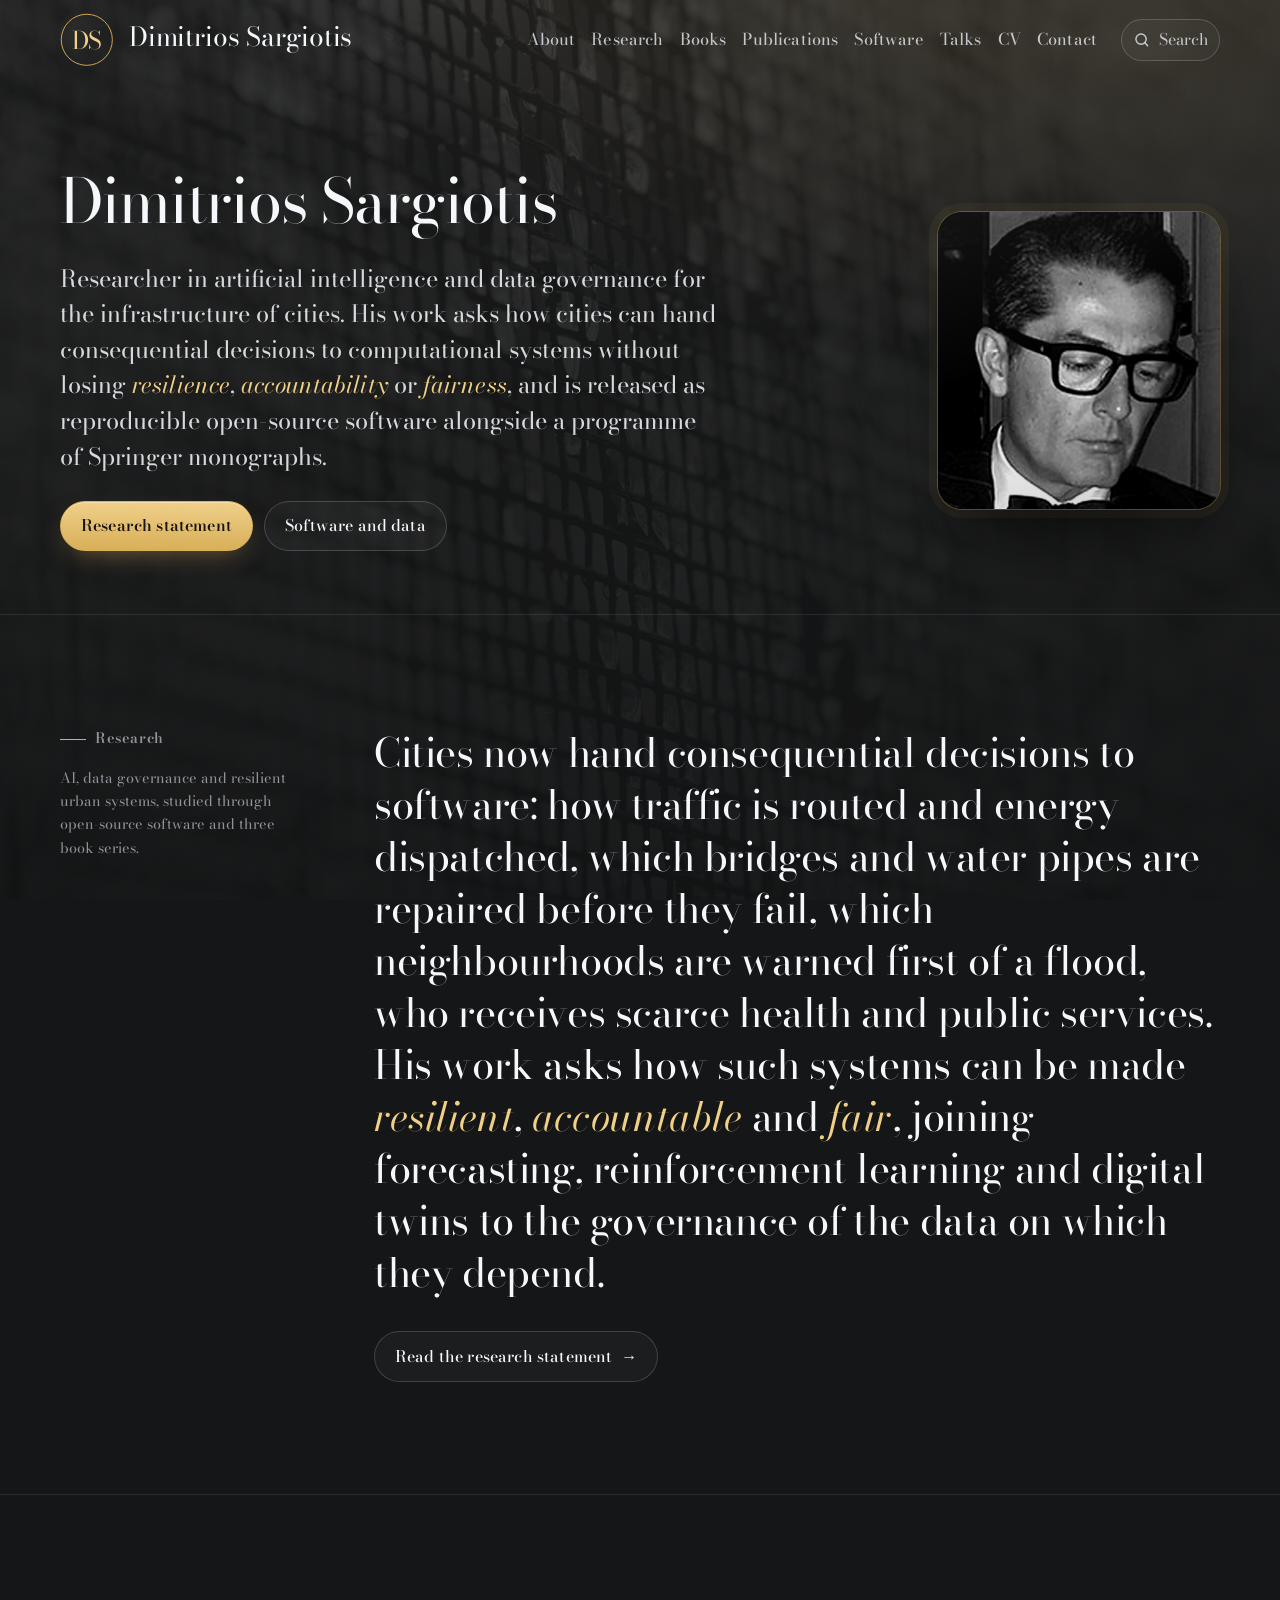
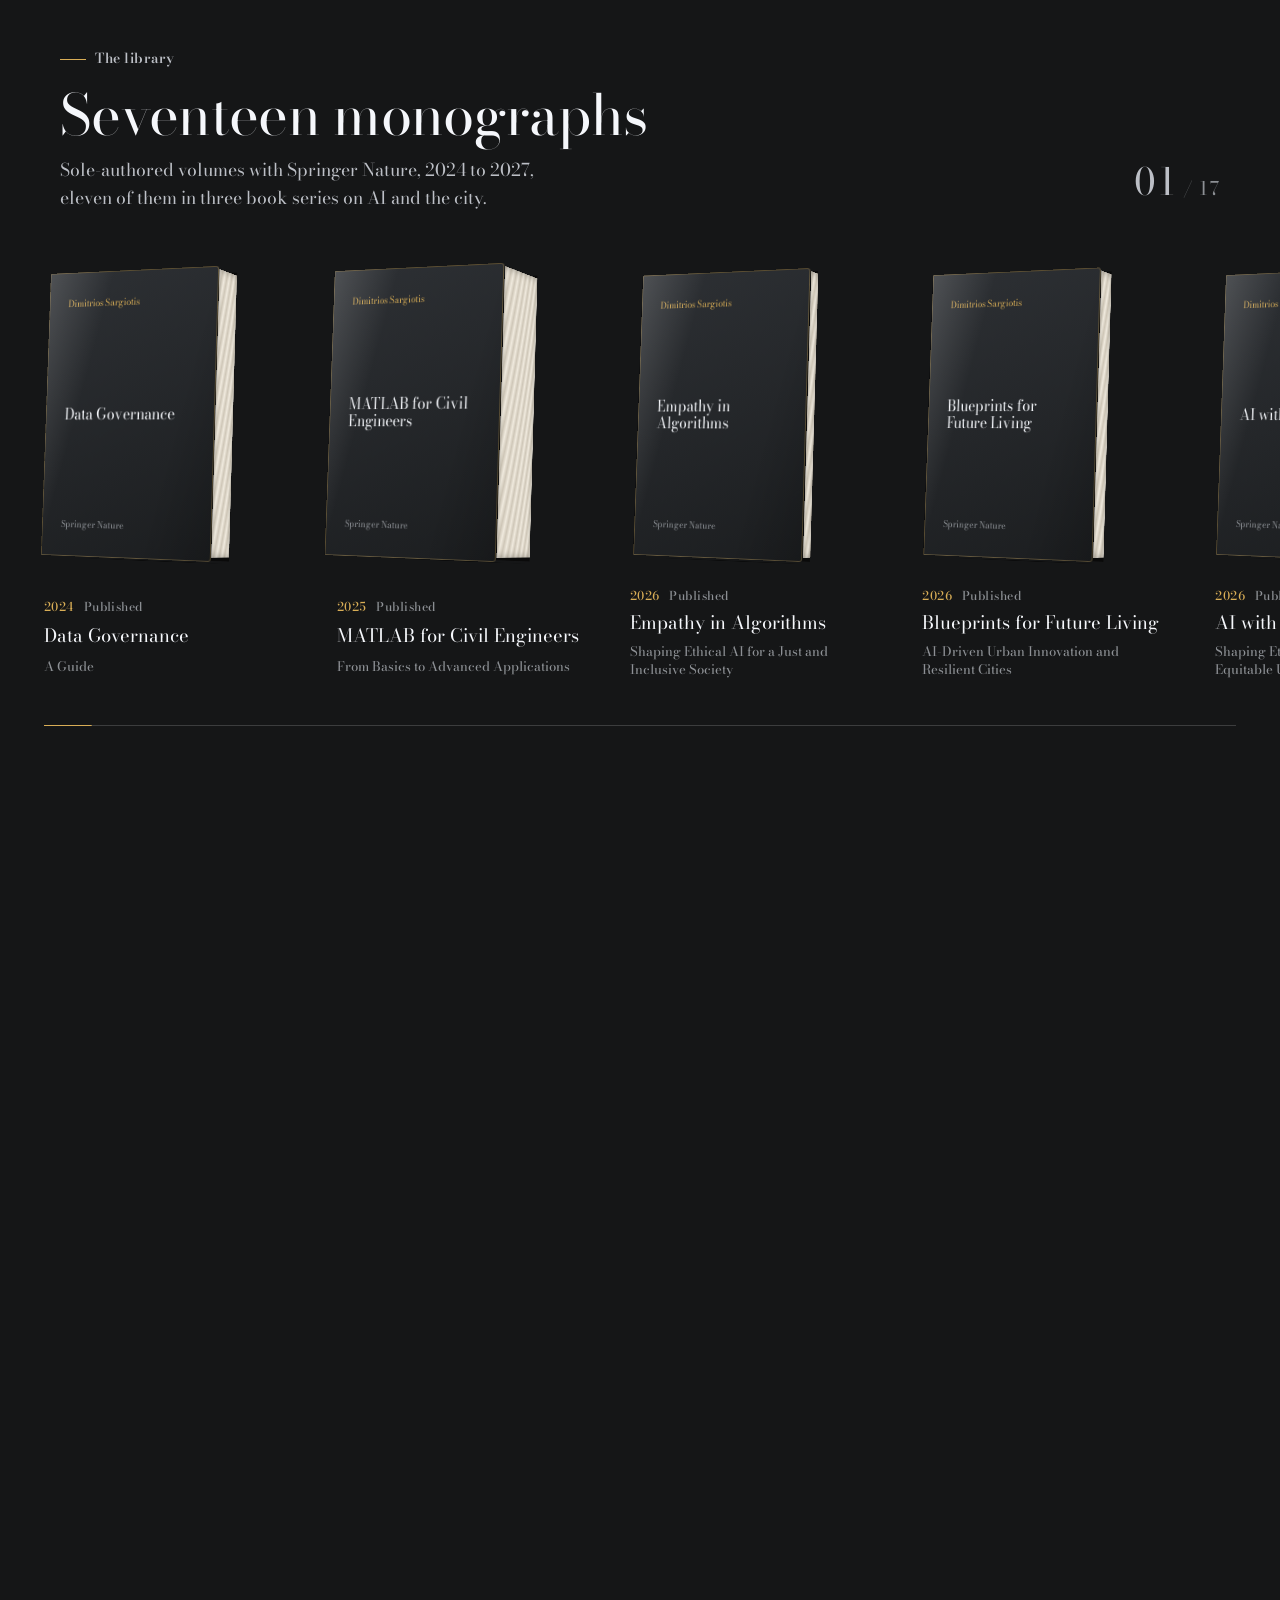
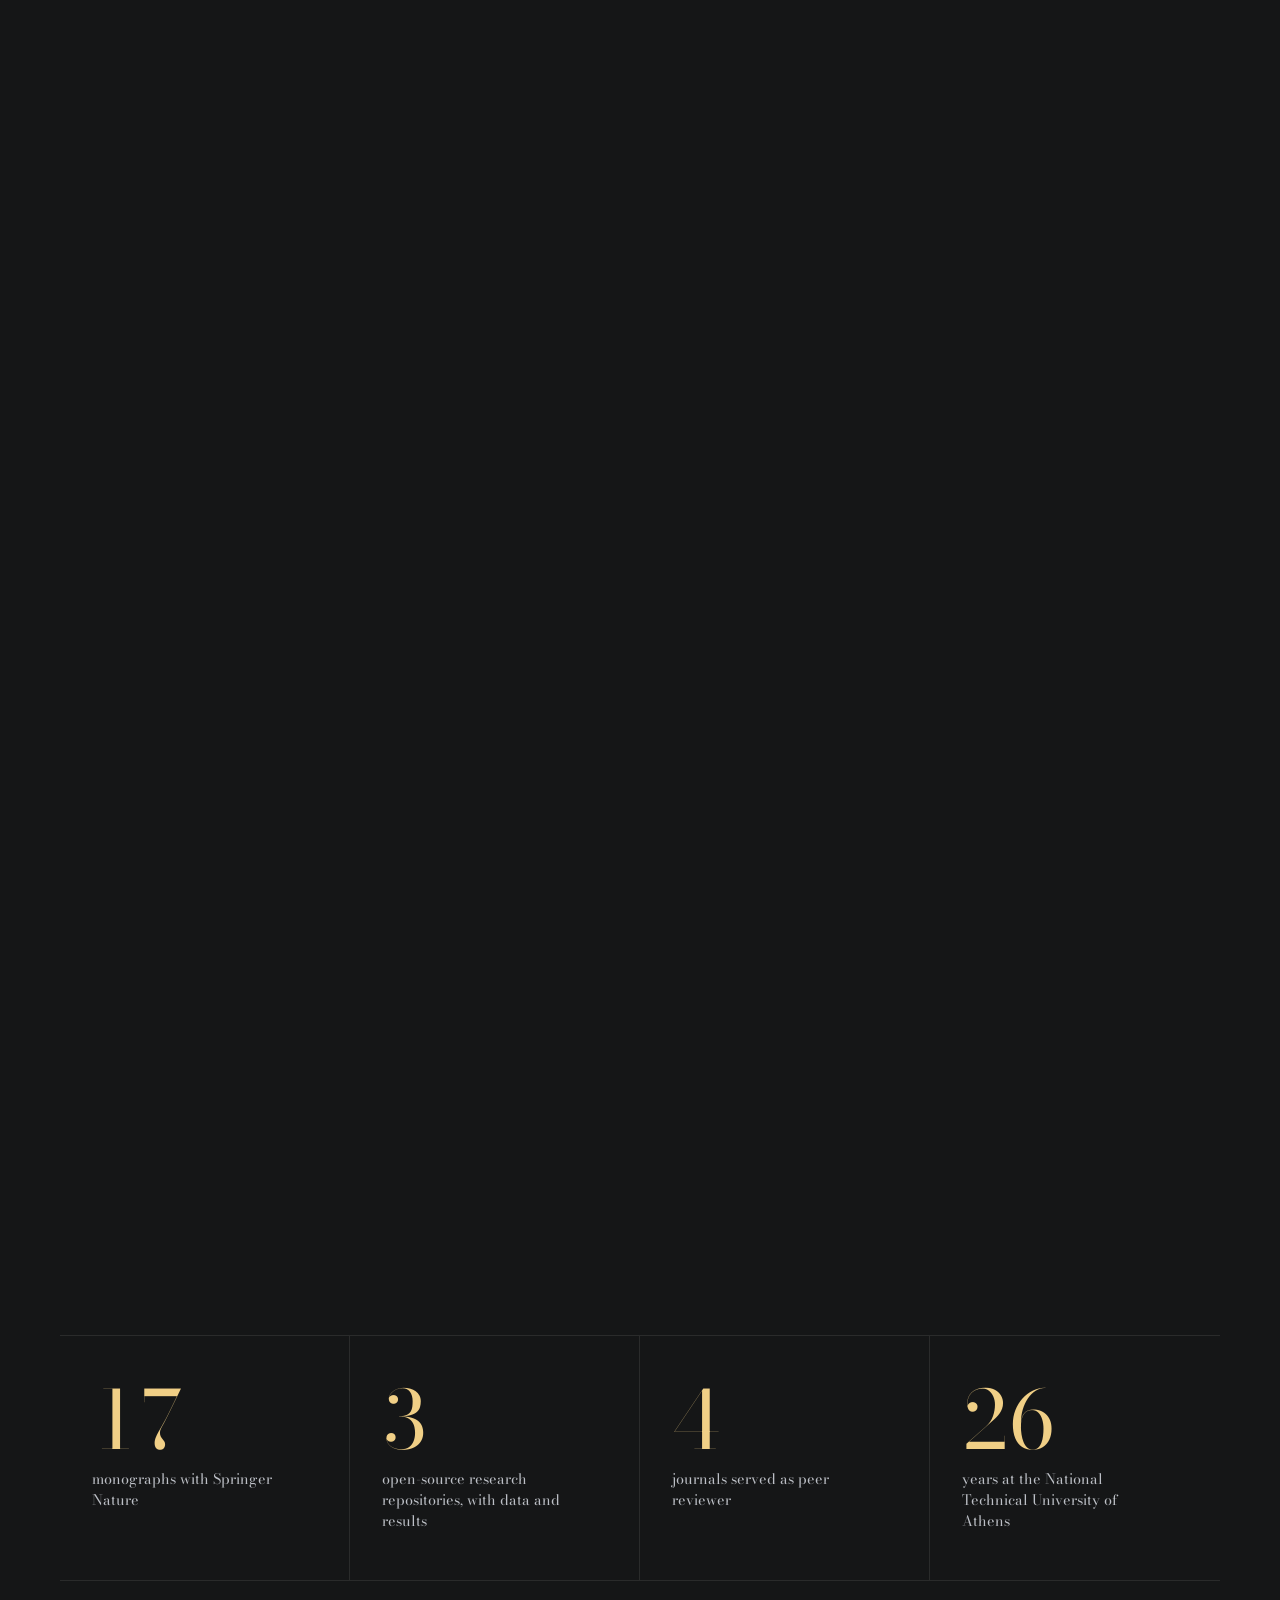
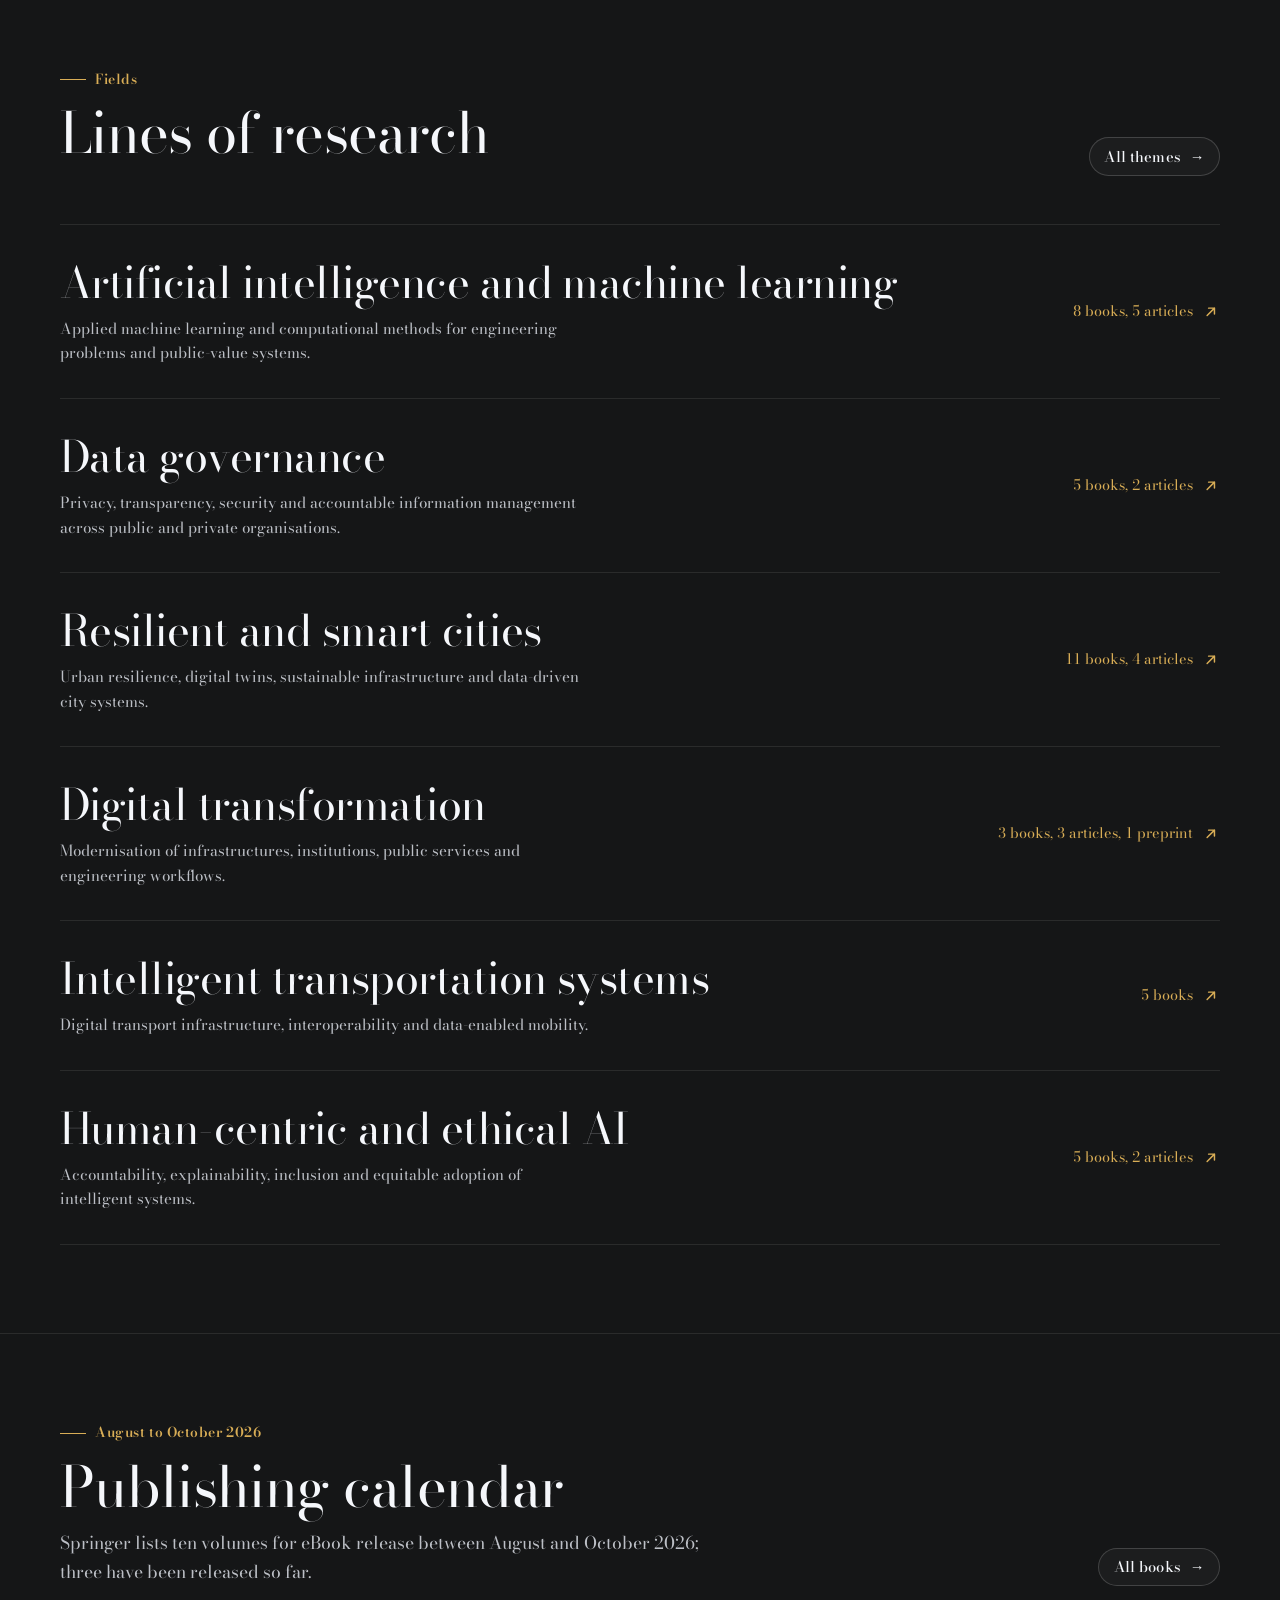
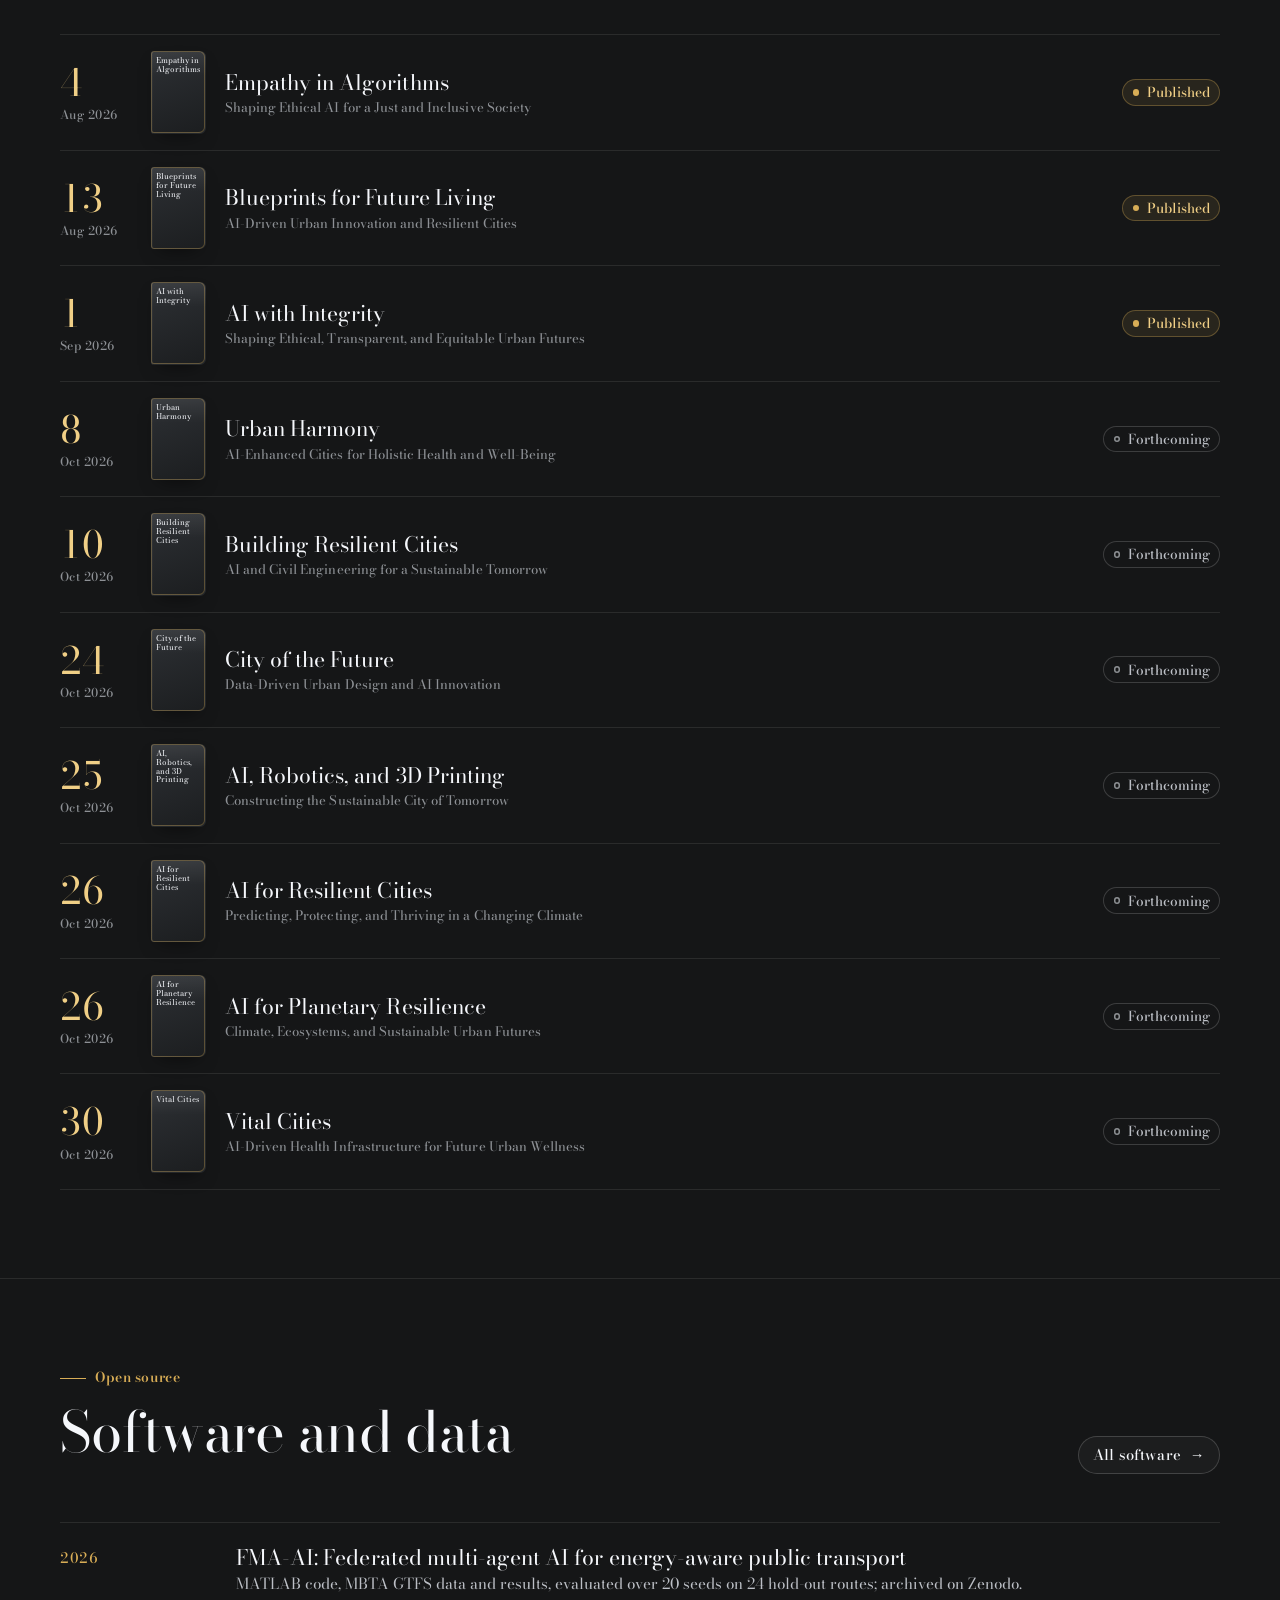
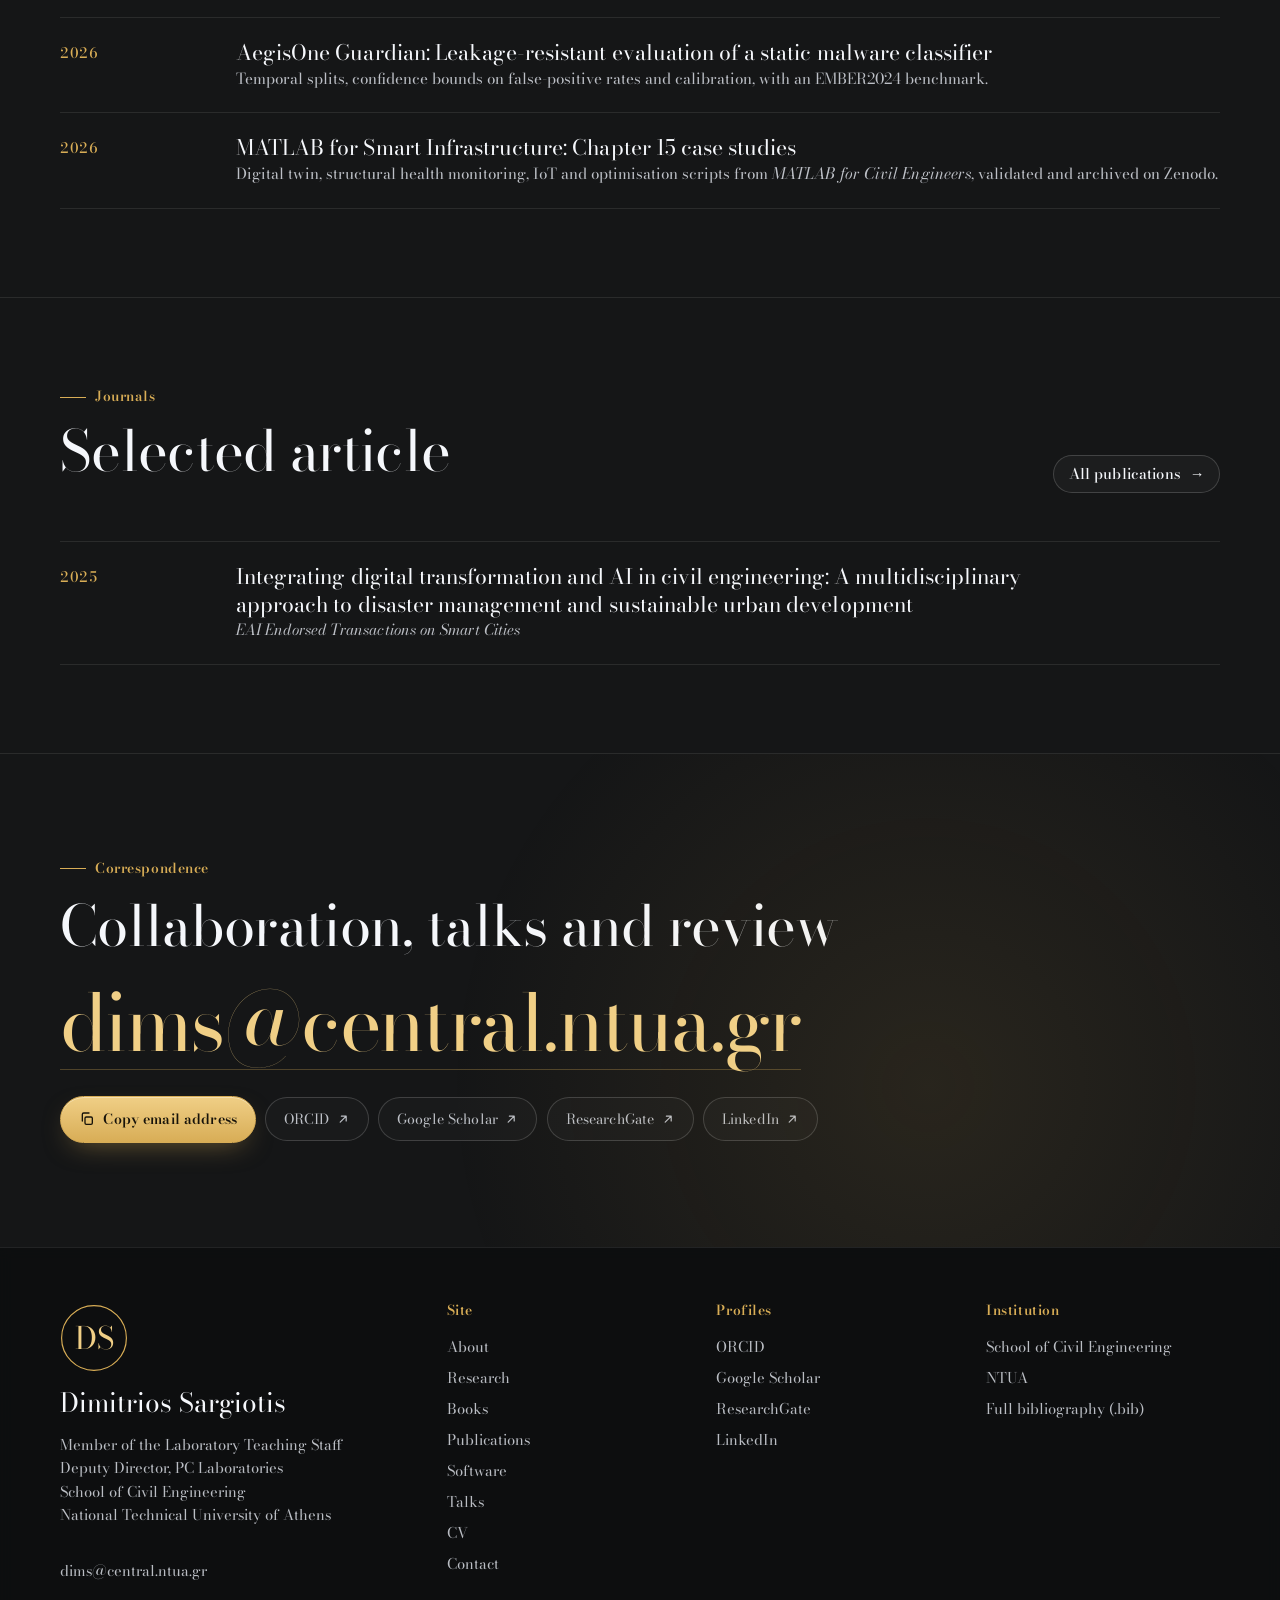
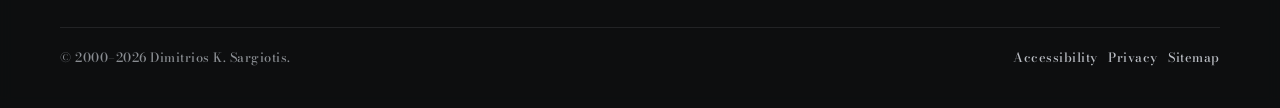
==== commit 2ae9ac65: "Add files via upload" ====
--- a/index.html
+++ b/index.html
@@ -4,7 +4,7 @@
 <meta charset="utf-8">
 <meta name="viewport" content="width=device-width, initial-scale=1, viewport-fit=cover">
 <title>Dimitrios Sargiotis · Academic Profile</title>
-<meta name="description" content="Dr Dimitrios Sargiotis, School of Civil Engineering, National Technical University of Athens. Research on artificial intelligence, data governance and resilient urban infrastructure; author of seventeen Springer monographs, five published and twelve forthcoming.">
+<meta name="description" content="Dr Dimitrios Sargiotis, School of Civil Engineering, National Technical University of Athens. Research on artificial intelligence, data governance and resilient urban infrastructure, with reproducible open-source software and Springer monographs.">
 <meta name="author" content="Dimitrios Sargiotis">
 <link rel="canonical" href="https://uomoathens.github.io/">
 <meta name="color-scheme" content="dark">
@@ -12,7 +12,7 @@
 <meta property="og:type" content="profile">
 <meta property="og:site_name" content="Dimitrios Sargiotis">
 <meta property="og:title" content="Dimitrios Sargiotis · Academic Profile">
-<meta property="og:description" content="Dr Dimitrios Sargiotis, School of Civil Engineering, National Technical University of Athens. Research on artificial intelligence, data governance and resilient urban infrastructure; author of seventeen Springer monographs, five published and twelve forthcoming.">
+<meta property="og:description" content="Dr Dimitrios Sargiotis, School of Civil Engineering, National Technical University of Athens. Research on artificial intelligence, data governance and resilient urban infrastructure, with reproducible open-source software and Springer monographs.">
 <meta property="og:url" content="https://uomoathens.github.io/">
 <meta property="og:image" content="https://uomoathens.github.io/images/og-image.jpg">
 <meta property="og:image:width" content="1200">
@@ -21,7 +21,7 @@
 <meta property="og:locale" content="en_GB">
 <meta name="twitter:card" content="summary_large_image">
 <meta name="twitter:title" content="Dimitrios Sargiotis · Academic Profile">
-<meta name="twitter:description" content="Dr Dimitrios Sargiotis, School of Civil Engineering, National Technical University of Athens. Research on artificial intelligence, data governance and resilient urban infrastructure; author of seventeen Springer monographs, five published and twelve forthcoming.">
+<meta name="twitter:description" content="Dr Dimitrios Sargiotis, School of Civil Engineering, National Technical University of Athens. Research on artificial intelligence, data governance and resilient urban infrastructure, with reproducible open-source software and Springer monographs.">
 <meta name="twitter:image" content="https://uomoathens.github.io/images/og-image.jpg">
 <link rel="icon" href="images/favicon.ico" sizes="16x16 32x32 48x48">
 <link rel="icon" href="images/fasvico.png" type="image/png" sizes="103x101">
@@ -56,15 +56,15 @@
 <div class="wrap hx-grid">
 <div class="hx-text">
 <h1 class="hx-name" id="hero-name">Dimitrios Sargiotis</h1>
-<p class="hx-lede">Researcher in artificial intelligence and data governance for the infrastructure of cities. In fifteen of his seventeen Springer monographs he formulates conceptual AI frameworks for mobility, energy, construction, health and climate resilience, most of them with <i>fairness</i>, <i>privacy</i> and <i>accountability</i> built into the models themselves.</p>
-<div class="actions hx-actions"><a class="btn" href="books.html">Explore the library</a><a class="btn ghost" href="research.html#statement">Research statement</a></div>
+<p class="hx-lede">Researcher in artificial intelligence and data governance for the infrastructure of cities. His work asks how cities can hand consequential decisions to computational systems without losing <i>resilience</i>, <i>accountability</i> or <i>fairness</i>, and is released as reproducible open-source software alongside a programme of Springer monographs.</p>
+<div class="actions hx-actions"><a class="btn" href="research.html#statement">Research statement</a><a class="btn ghost" href="software.html">Software and data</a></div>
 </div>
 <figure class="hx-portrait"><picture><source srcset="images/dimitrios-sargiotis.avif" type="image/avif"><source srcset="images/dimitrios-sargiotis.webp" type="image/webp"><img src="images/dimitrios-sargiotis.jpg" alt="Portrait of Dimitrios Sargiotis" width="800" height="845" fetchpriority="high"></picture></figure>
 </div>
 </section>
 <section class="stmt" id="statement" aria-labelledby="h-stmt"><div class="wrap stmt-grid">
-<div class="stmt-side"><p class="eyebrow" id="h-stmt">Research</p><p>Three book series and six research themes across AI, data governance and resilient urban systems.</p></div>
-<div><p class="stmt-text" data-words>Cities now hand consequential decisions to software: how traffic is routed and energy dispatched, which bridges and water pipes are repaired before they fail, which neighbourhoods are warned first of a flood, who receives scarce health and public services. His books ask how such systems can be made <em>resilient</em>, <em>accountable</em> and <em>fair</em>, joining forecasting, reinforcement learning and digital twins to the governance of the data on which they depend.</p><div class="actions mt-2"><a class="btn ghost" href="research.html">Read the research statement <span class="arrow" aria-hidden="true">→</span></a></div></div>
+<div class="stmt-side"><p class="eyebrow" id="h-stmt">Research</p><p>AI, data governance and resilient urban systems, studied through open-source software and three book series.</p></div>
+<div><p class="stmt-text" data-words>Cities now hand consequential decisions to software: how traffic is routed and energy dispatched, which bridges and water pipes are repaired before they fail, which neighbourhoods are warned first of a flood, who receives scarce health and public services. His work asks how such systems can be made <em>resilient</em>, <em>accountable</em> and <em>fair</em>, joining forecasting, reinforcement learning and digital twins to the governance of the data on which they depend.</p><div class="actions mt-2"><a class="btn ghost" href="research.html">Read the research statement <span class="arrow" aria-hidden="true">→</span></a></div></div>
 </div></section>
 <section class="lib" id="books" data-lib aria-labelledby="h-lib"><div class="lib-sticky">
 <div class="wrap lib-head"><div><p class="eyebrow">The library</p><h2 id="h-lib" class="mt-1">Seventeen monographs</h2><p>Sole-authored volumes with Springer Nature, 2024 to 2027, eleven of them in three book series on AI and the city.</p></div><p class="lib-count" aria-hidden="true"><span data-lib-n>01</span><small> / 17</small></p></div>
@@ -72,10 +72,10 @@
 <div class="lib-bar" aria-hidden="true"><i data-lib-bar></i></div>
 </div></section>
 <section aria-label="In figures"><div class="wrap"><div class="figs">
-<div class="fig"><b data-count="17">17</b><span>sole-authored monographs with Springer Nature</span></div>
-<div class="fig"><b data-count="137">137</b><span>chapters across the seventeen volumes</span></div>
-<div class="fig"><b data-count="20">20</b><span>conference engagements, 2025 to 2026</span></div>
-<div class="fig"><b data-count="14">14</b><span>countries on three continents</span></div>
+<div class="fig"><b data-count="17">17</b><span>monographs with Springer Nature</span></div>
+<div class="fig"><b data-count="3">3</b><span>open-source research repositories, with data and results</span></div>
+<div class="fig"><b data-count="4">4</b><span>journals served as peer reviewer</span></div>
+<div class="fig"><b data-count="26">26</b><span>years at the National Technical University of Athens</span></div>
 </div></div></section>
 <section class="section" id="research" aria-labelledby="h-research"><div class="wrap">
 <div class="section-head"><p class="eyebrow">Fields</p><h2 id="h-research">Lines of research</h2><a class="more btn ghost small" href="research.html">All themes <span class="arrow" aria-hidden="true">→</span></a></div>
@@ -85,19 +85,13 @@
 <div class="section-head"><p class="eyebrow">August to October 2026</p><h2 id="h-cal">Publishing calendar</h2><p>Springer lists ten volumes for eBook release between August and October 2026; three have been released so far.</p><a class="more btn ghost small" href="books.html">All books <span class="arrow" aria-hidden="true">→</span></a></div>
 <div class="calendar"><a class="cal" href="books.html#empathy-in-algorithms"><span class="cal-date"><b>4</b><span>Aug 2026</span></span><span class="cover" data-cover><img src="https://media.springernature.com/w306/springer-static/cover/book/978-3-032-32128-2.jpg" srcset="https://media.springernature.com/w153/springer-static/cover/book/978-3-032-32128-2.jpg 153w, https://media.springernature.com/w306/springer-static/cover/book/978-3-032-32128-2.jpg 306w" sizes="3.4rem" alt="Cover of Empathy in Algorithms: Shaping Ethical AI for a Just and Inclusive Society" width="306" height="464" loading="lazy" decoding="async" referrerpolicy="no-referrer" onerror="if(!this.dataset.f){this.dataset.f=1;this.removeAttribute('srcset');this.src=this.src.replace(/\/w\d+\//,'/w153/')}else{this.parentNode.classList.add('no-img');this.remove()}"><span class="plate" aria-hidden="true"><span>Dimitrios Sargiotis</span><b>Empathy in Algorithms</b><i>Springer Nature</i></span></span><span class="cal-title"><span class="m">4 August 2026</span>Empathy in Algorithms<small>Shaping Ethical AI for a Just and Inclusive Society</small></span><span class="chip published">Published</span></a><a class="cal" href="books.html#blueprints-for-future-living"><span class="cal-date"><b>13</b><span>Aug 2026</span></span><span class="cover" data-cover><img src="https://media.springernature.com/w306/springer-static/cover/book/978-3-032-24178-8.jpg" srcset="https://media.springernature.com/w153/springer-static/cover/book/978-3-032-24178-8.jpg 153w, https://media.springernature.com/w306/springer-static/cover/book/978-3-032-24178-8.jpg 306w" sizes="3.4rem" alt="Cover of Blueprints for Future Living: AI-Driven Urban Innovation and Resilient Cities" width="306" height="464" loading="lazy" decoding="async" referrerpolicy="no-referrer" onerror="if(!this.dataset.f){this.dataset.f=1;this.removeAttribute('srcset');this.src=this.src.replace(/\/w\d+\//,'/w153/')}else{this.parentNode.classList.add('no-img');this.remove()}"><span class="plate" aria-hidden="true"><span>Dimitrios Sargiotis</span><b>Blueprints for Future Living</b><i>Springer Nature</i></span></span><span class="cal-title"><span class="m">13 August 2026</span>Blueprints for Future Living<small>AI-Driven Urban Innovation and Resilient Cities</small></span><span class="chip published">Published</span></a><a class="cal" href="books.html#ai-with-integrity"><span class="cal-date"><b>1</b><span>Sep 2026</span></span><span class="cover" data-cover><img src="https://media.springernature.com/w306/springer-static/cover/book/978-3-032-31133-7.jpg" srcset="https://media.springernature.com/w153/springer-static/cover/book/978-3-032-31133-7.jpg 153w, https://media.springernature.com/w306/springer-static/cover/book/978-3-032-31133-7.jpg 306w" sizes="3.4rem" alt="Cover of AI with Integrity: Shaping Ethical, Transparent, and Equitable Urban Futures" width="306" height="464" loading="lazy" decoding="async" referrerpolicy="no-referrer" onerror="if(!this.dataset.f){this.dataset.f=1;this.removeAttribute('srcset');this.src=this.src.replace(/\/w\d+\//,'/w153/')}else{this.parentNode.classList.add('no-img');this.remove()}"><span class="plate" aria-hidden="true"><span>Dimitrios Sargiotis</span><b>AI with Integrity</b><i>Springer Nature</i></span></span><span class="cal-title"><span class="m">1 September 2026</span>AI with Integrity<small>Shaping Ethical, Transparent, and Equitable Urban Futures</small></span><span class="chip published">Published</span></a><a class="cal" href="books.html#urban-harmony"><span class="cal-date"><b>8</b><span>Oct 2026</span></span><span class="cover" data-cover><img src="https://media.springernature.com/w306/springer-static/cover/book/978-3-032-22715-7.jpg" srcset="https://media.springernature.com/w153/springer-static/cover/book/978-3-032-22715-7.jpg 153w, https://media.springernature.com/w306/springer-static/cover/book/978-3-032-22715-7.jpg 306w" sizes="3.4rem" alt="Cover of Urban Harmony: AI-Enhanced Cities for Holistic Health and Well-Being" width="306" height="464" loading="lazy" decoding="async" referrerpolicy="no-referrer" onerror="if(!this.dataset.f){this.dataset.f=1;this.removeAttribute('srcset');this.src=this.src.replace(/\/w\d+\//,'/w153/')}else{this.parentNode.classList.add('no-img');this.remove()}"><span class="plate" aria-hidden="true"><span>Dimitrios Sargiotis</span><b>Urban Harmony</b><i>Springer Nature</i></span></span><span class="cal-title"><span class="m">8 October 2026</span>Urban Harmony<small>AI-Enhanced Cities for Holistic Health and Well-Being</small></span><span class="chip forthcoming">Forthcoming</span></a><a class="cal" href="books.html#building-resilient-cities"><span class="cal-date"><b>10</b><span>Oct 2026</span></span><span class="cover" data-cover><img src="https://media.springernature.com/w306/springer-static/cover/book/978-3-032-30331-8.jpg" srcset="https://media.springernature.com/w153/springer-static/cover/book/978-3-032-30331-8.jpg 153w, https://media.springernature.com/w306/springer-static/cover/book/978-3-032-30331-8.jpg 306w" sizes="3.4rem" alt="Cover of Building Resilient Cities: AI and Civil Engineering for a Sustainable Tomorrow" width="306" height="464" loading="lazy" decoding="async" referrerpolicy="no-referrer" onerror="if(!this.dataset.f){this.dataset.f=1;this.removeAttribute('srcset');this.src=this.src.replace(/\/w\d+\//,'/w153/')}else{this.parentNode.classList.add('no-img');this.remove()}"><span class="plate" aria-hidden="true"><span>Dimitrios Sargiotis</span><b>Building Resilient Cities</b><i>Springer Nature</i></span></span><span class="cal-title"><span class="m">10 October 2026</span>Building Resilient Cities<small>AI and Civil Engineering for a Sustainable Tomorrow</small></span><span class="chip forthcoming">Forthcoming</span></a><a class="cal" href="books.html#city-of-the-future"><span class="cal-date"><b>24</b><span>Oct 2026</span></span><span class="cover" data-cover><img src="https://media.springernature.com/w306/springer-static/cover/book/978-3-032-36396-1.jpg" srcset="https://media.springernature.com/w153/springer-static/cover/book/978-3-032-36396-1.jpg 153w, https://media.springernature.com/w306/springer-static/cover/book/978-3-032-36396-1.jpg 306w" sizes="3.4rem" alt="Cover of City of the Future: Data-Driven Urban Design and AI Innovation" width="306" height="464" loading="lazy" decoding="async" referrerpolicy="no-referrer" onerror="if(!this.dataset.f){this.dataset.f=1;this.removeAttribute('srcset');this.src=this.src.replace(/\/w\d+\//,'/w153/')}else{this.parentNode.classList.add('no-img');this.remove()}"><span class="plate" aria-hidden="true"><span>Dimitrios Sargiotis</span><b>City of the Future</b><i>Springer Nature</i></span></span><span class="cal-title"><span class="m">24 October 2026</span>City of the Future<small>Data-Driven Urban Design and AI Innovation</small></span><span class="chip forthcoming">Forthcoming</span></a><a class="cal" href="books.html#ai-robotics-3d-printing"><span class="cal-date"><b>25</b><span>Oct 2026</span></span><span class="cover" data-cover><img src="https://media.springernature.com/w306/springer-static/cover/book/978-3-032-36392-3.jpg" srcset="https://media.springernature.com/w153/springer-static/cover/book/978-3-032-36392-3.jpg 153w, https://media.springernature.com/w306/springer-static/cover/book/978-3-032-36392-3.jpg 306w" sizes="3.4rem" alt="Cover of AI, Robotics, and 3D Printing: Constructing the Sustainable City of Tomorrow" width="306" height="464" loading="lazy" decoding="async" referrerpolicy="no-referrer" onerror="if(!this.dataset.f){this.dataset.f=1;this.removeAttribute('srcset');this.src=this.src.replace(/\/w\d+\//,'/w153/')}else{this.parentNode.classList.add('no-img');this.remove()}"><span class="plate" aria-hidden="true"><span>Dimitrios Sargiotis</span><b>AI, Robotics, and 3D Printing</b><i>Springer Nature</i></span></span><span class="cal-title"><span class="m">25 October 2026</span>AI, Robotics, and 3D Printing<small>Constructing the Sustainable City of Tomorrow</small></span><span class="chip forthcoming">Forthcoming</span></a><a class="cal" href="books.html#ai-for-resilient-cities"><span class="cal-date"><b>26</b><span>Oct 2026</span></span><span class="cover" data-cover><img src="https://media.springernature.com/w306/springer-static/cover/book/978-3-032-36416-6.jpg" srcset="https://media.springernature.com/w153/springer-static/cover/book/978-3-032-36416-6.jpg 153w, https://media.springernature.com/w306/springer-static/cover/book/978-3-032-36416-6.jpg 306w" sizes="3.4rem" alt="Cover of AI for Resilient Cities: Predicting, Protecting, and Thriving in a Changing Climate" width="306" height="464" loading="lazy" decoding="async" referrerpolicy="no-referrer" onerror="if(!this.dataset.f){this.dataset.f=1;this.removeAttribute('srcset');this.src=this.src.replace(/\/w\d+\//,'/w153/')}else{this.parentNode.classList.add('no-img');this.remove()}"><span class="plate" aria-hidden="true"><span>Dimitrios Sargiotis</span><b>AI for Resilient Cities</b><i>Springer Nature</i></span></span><span class="cal-title"><span class="m">26 October 2026</span>AI for Resilient Cities<small>Predicting, Protecting, and Thriving in a Changing Climate</small></span><span class="chip forthcoming">Forthcoming</span></a><a class="cal" href="books.html#ai-for-planetary-resilience"><span class="cal-date"><b>26</b><span>Oct 2026</span></span><span class="cover" data-cover><img src="https://media.springernature.com/w306/springer-static/cover/book/978-3-032-35539-3.jpg" srcset="https://media.springernature.com/w153/springer-static/cover/book/978-3-032-35539-3.jpg 153w, https://media.springernature.com/w306/springer-static/cover/book/978-3-032-35539-3.jpg 306w" sizes="3.4rem" alt="Cover of AI for Planetary Resilience: Climate, Ecosystems, and Sustainable Urban Futures" width="306" height="464" loading="lazy" decoding="async" referrerpolicy="no-referrer" onerror="if(!this.dataset.f){this.dataset.f=1;this.removeAttribute('srcset');this.src=this.src.replace(/\/w\d+\//,'/w153/')}else{this.parentNode.classList.add('no-img');this.remove()}"><span class="plate" aria-hidden="true"><span>Dimitrios Sargiotis</span><b>AI for Planetary Resilience</b><i>Springer Nature</i></span></span><span class="cal-title"><span class="m">26 October 2026</span>AI for Planetary Resilience<small>Climate, Ecosystems, and Sustainable Urban Futures</small></span><span class="chip forthcoming">Forthcoming</span></a><a class="cal" href="books.html#vital-cities"><span class="cal-date"><b>30</b><span>Oct 2026</span></span><span class="cover" data-cover><img src="https://media.springernature.com/w306/springer-static/cover/book/978-3-032-36412-8.jpg" srcset="https://media.springernature.com/w153/springer-static/cover/book/978-3-032-36412-8.jpg 153w, https://media.springernature.com/w306/springer-static/cover/book/978-3-032-36412-8.jpg 306w" sizes="3.4rem" alt="Cover of Vital Cities: AI-Driven Health Infrastructure for Future Urban Wellness" width="306" height="464" loading="lazy" decoding="async" referrerpolicy="no-referrer" onerror="if(!this.dataset.f){this.dataset.f=1;this.removeAttribute('srcset');this.src=this.src.replace(/\/w\d+\//,'/w153/')}else{this.parentNode.classList.add('no-img');this.remove()}"><span class="plate" aria-hidden="true"><span>Dimitrios Sargiotis</span><b>Vital Cities</b><i>Springer Nature</i></span></span><span class="cal-title"><span class="m">30 October 2026</span>Vital Cities<small>AI-Driven Health Infrastructure for Future Urban Wellness</small></span><span class="chip forthcoming">Forthcoming</span></a></div>
 </div></section>
-<section class="section" aria-labelledby="h-talks"><div class="wrap">
-<div class="section-head"><p class="eyebrow">Conferences</p><h2 id="h-talks">Talks and service in 2026</h2><a class="more btn ghost small" href="talks.html">Talks and service <span class="arrow" aria-hidden="true">→</span></a></div>
-<div class="list-rows"><div class="talk"><span class="when">28–30 May 2026</span><div><p class="talk-role">Organising Committee Member and Speaker</p><p class="talk-event">Global Summit on Civil, Structural and Environmental Engineering</p></div><p class="talk-place">Madrid, Spain</p></div><div class="talk"><span class="when">16–18 April 2026</span><div><p class="talk-role">Invited Speaker</p><p class="talk-event">2nd International Conference on Infrastructure and Construction Engineering (ICICE 2026)</p></div><p class="talk-place">Paris, France</p></div><div class="talk"><span class="when">23–25 March 2026</span><div><p class="talk-role">Invited Key Speaker</p><p class="talk-event">2nd International Meet &amp; Expo on Civil, Structural and Environmental Engineering</p></div><p class="talk-place">Budapest, Hungary</p></div><div class="talk"><span class="when">17–18 January 2026</span><div><p class="talk-role">Programme Committee Member and Reviewer</p><p class="talk-event">9th International Conference on Natural Language Processing and Trends (NATAP 2026), with affiliated AIRCC international conferences</p></div><p class="talk-place">Zurich, Switzerland</p></div></div>
-</div>
-
-</section>
-<section class="section" aria-labelledby="h-pubs"><div class="wrap">
-<div class="section-head"><p class="eyebrow">Journals</p><h2 id="h-pubs">Recent articles</h2><a class="more btn ghost small" href="publications.html">All publications <span class="arrow" aria-hidden="true">→</span></a></div>
-<div class="list-rows"><div class="row"><span class="when">2025</span><div><h3><a href="publications.html#sargiotis2025integrating">Integrating digital transformation and AI in civil engineering: A multidisciplinary approach to disaster management and sustainable urban development</a></h3><p><em>EAI Endorsed Transactions on Smart Cities</em></p></div></div><div class="row"><span class="when">2025</span><div><h3><a href="publications.html#sargiotis2025transforming">Transforming civil engineering with AI and machine learning: Innovations, applications, and future directions</a></h3><p><em>International Journal of Research Publication and Reviews</em></p></div></div><div class="row"><span class="when">2025</span><div><h3><a href="publications.html#sargiotis2025engineering">AI and machine learning in engineering: Transformative applications and case studies in computational science</a></h3><p><em>International Journal of Research Publication and Reviews</em></p></div></div></div>
-</div></section>
 <section class="section" aria-labelledby="h-soft"><div class="wrap">
 <div class="section-head"><p class="eyebrow">Open source</p><h2 id="h-soft">Software and data</h2><a class="more btn ghost small" href="software.html">All software <span class="arrow" aria-hidden="true">→</span></a></div>
 <div class="list-rows"><div class="row"><span class="when">2026</span><div><h3><a href="software.html#fma-ai-mbta">FMA-AI: Federated multi-agent AI for energy-aware public transport</a></h3><p>MATLAB code, MBTA GTFS data and results, evaluated over 20 seeds on 24 hold-out routes; archived on Zenodo.</p></div></div><div class="row"><span class="when">2026</span><div><h3><a href="software.html#aegisone-guardian-eval">AegisOne Guardian: Leakage-resistant evaluation of a static malware classifier</a></h3><p>Temporal splits, confidence bounds on false-positive rates and calibration, with an EMBER2024 benchmark.</p></div></div><div class="row"><span class="when">2026</span><div><h3><a href="software.html#matlab-smart-infrastructure">MATLAB for Smart Infrastructure: Chapter 15 case studies</a></h3><p>Digital twin, structural health monitoring, IoT and optimisation scripts from <i>MATLAB for Civil Engineers</i>, validated and archived on Zenodo.</p></div></div></div>
+</div></section>
+<section class="section" aria-labelledby="h-pubs"><div class="wrap">
+<div class="section-head"><p class="eyebrow">Journals</p><h2 id="h-pubs">Selected article</h2><a class="more btn ghost small" href="publications.html">All publications <span class="arrow" aria-hidden="true">→</span></a></div>
+<div class="list-rows"><div class="row"><span class="when">2025</span><div><h3><a href="publications.html#sargiotis2025integrating">Integrating digital transformation and AI in civil engineering: A multidisciplinary approach to disaster management and sustainable urban development</a></h3><p><em>EAI Endorsed Transactions on Smart Cities</em></p></div></div></div>
 </div></section>
 <section class="contact-hero" id="contact" aria-labelledby="h-contact"><div class="wrap">
 <p class="eyebrow">Correspondence</p>
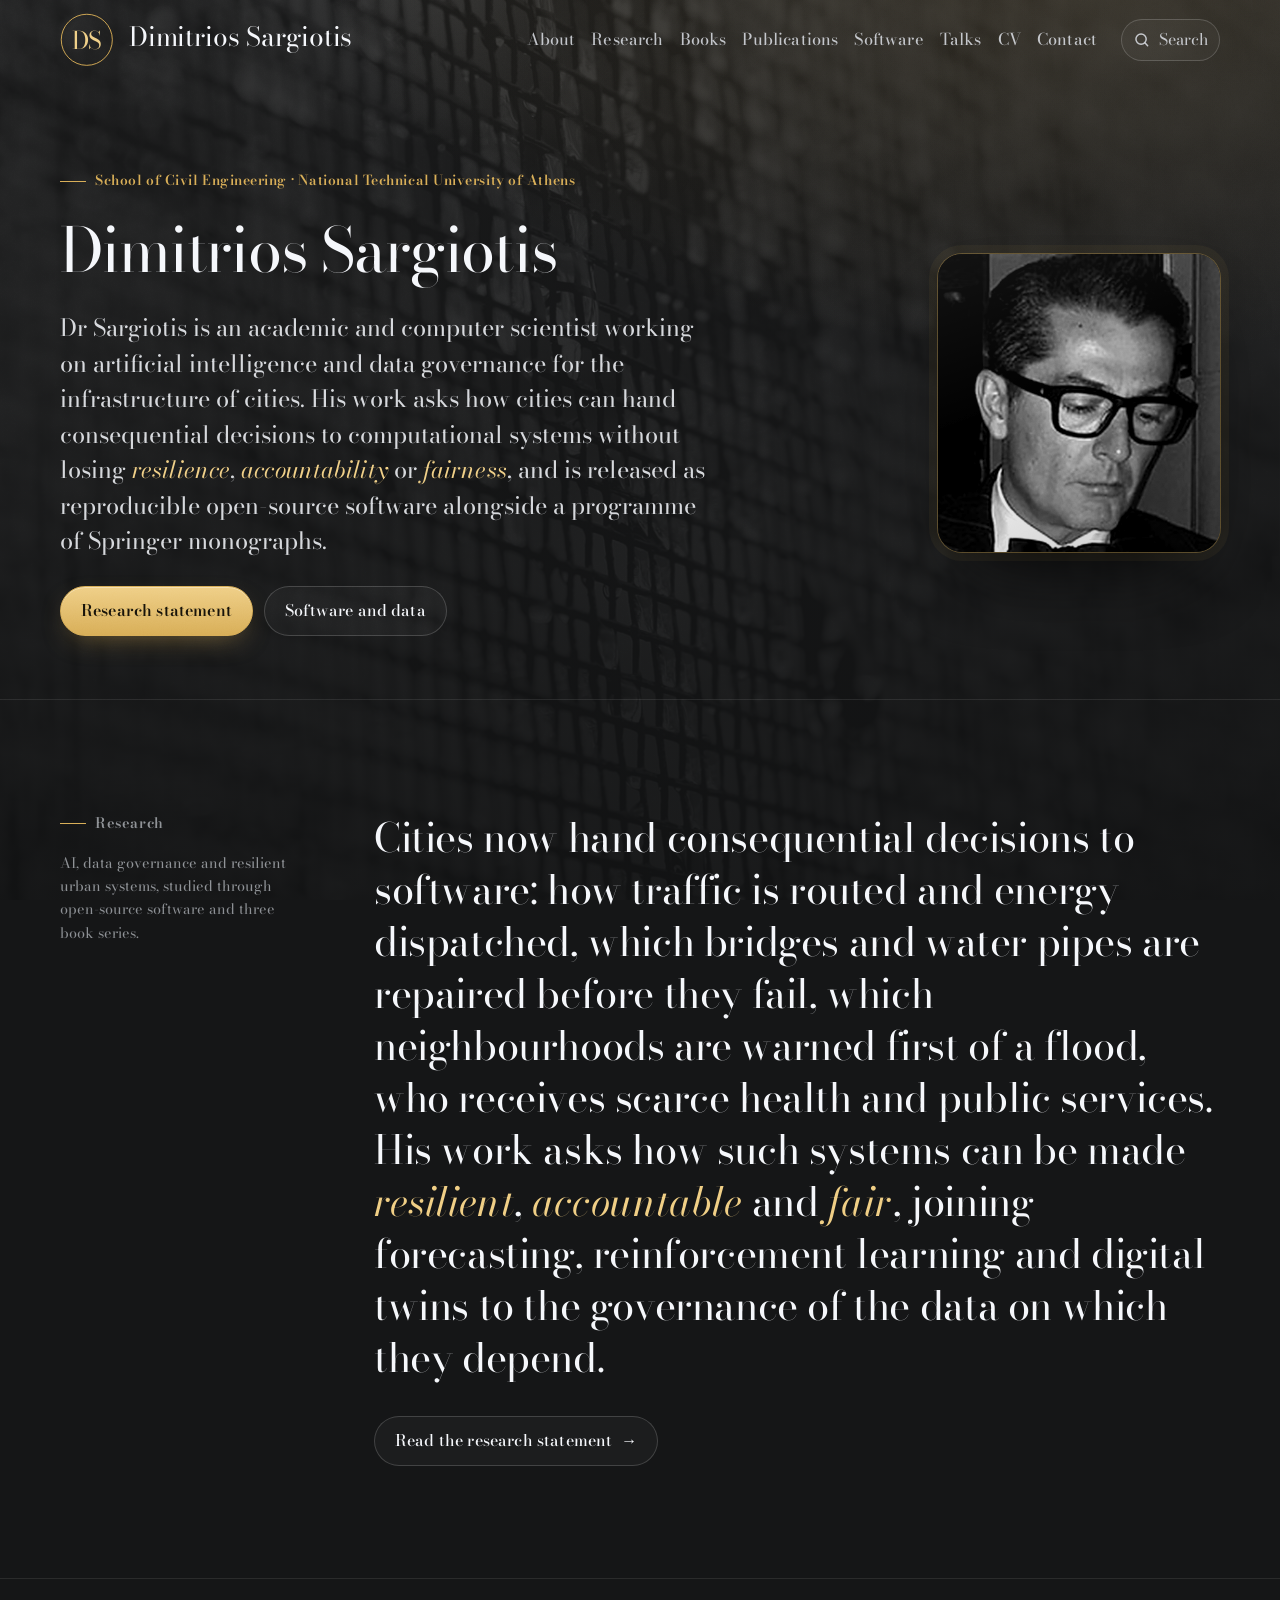
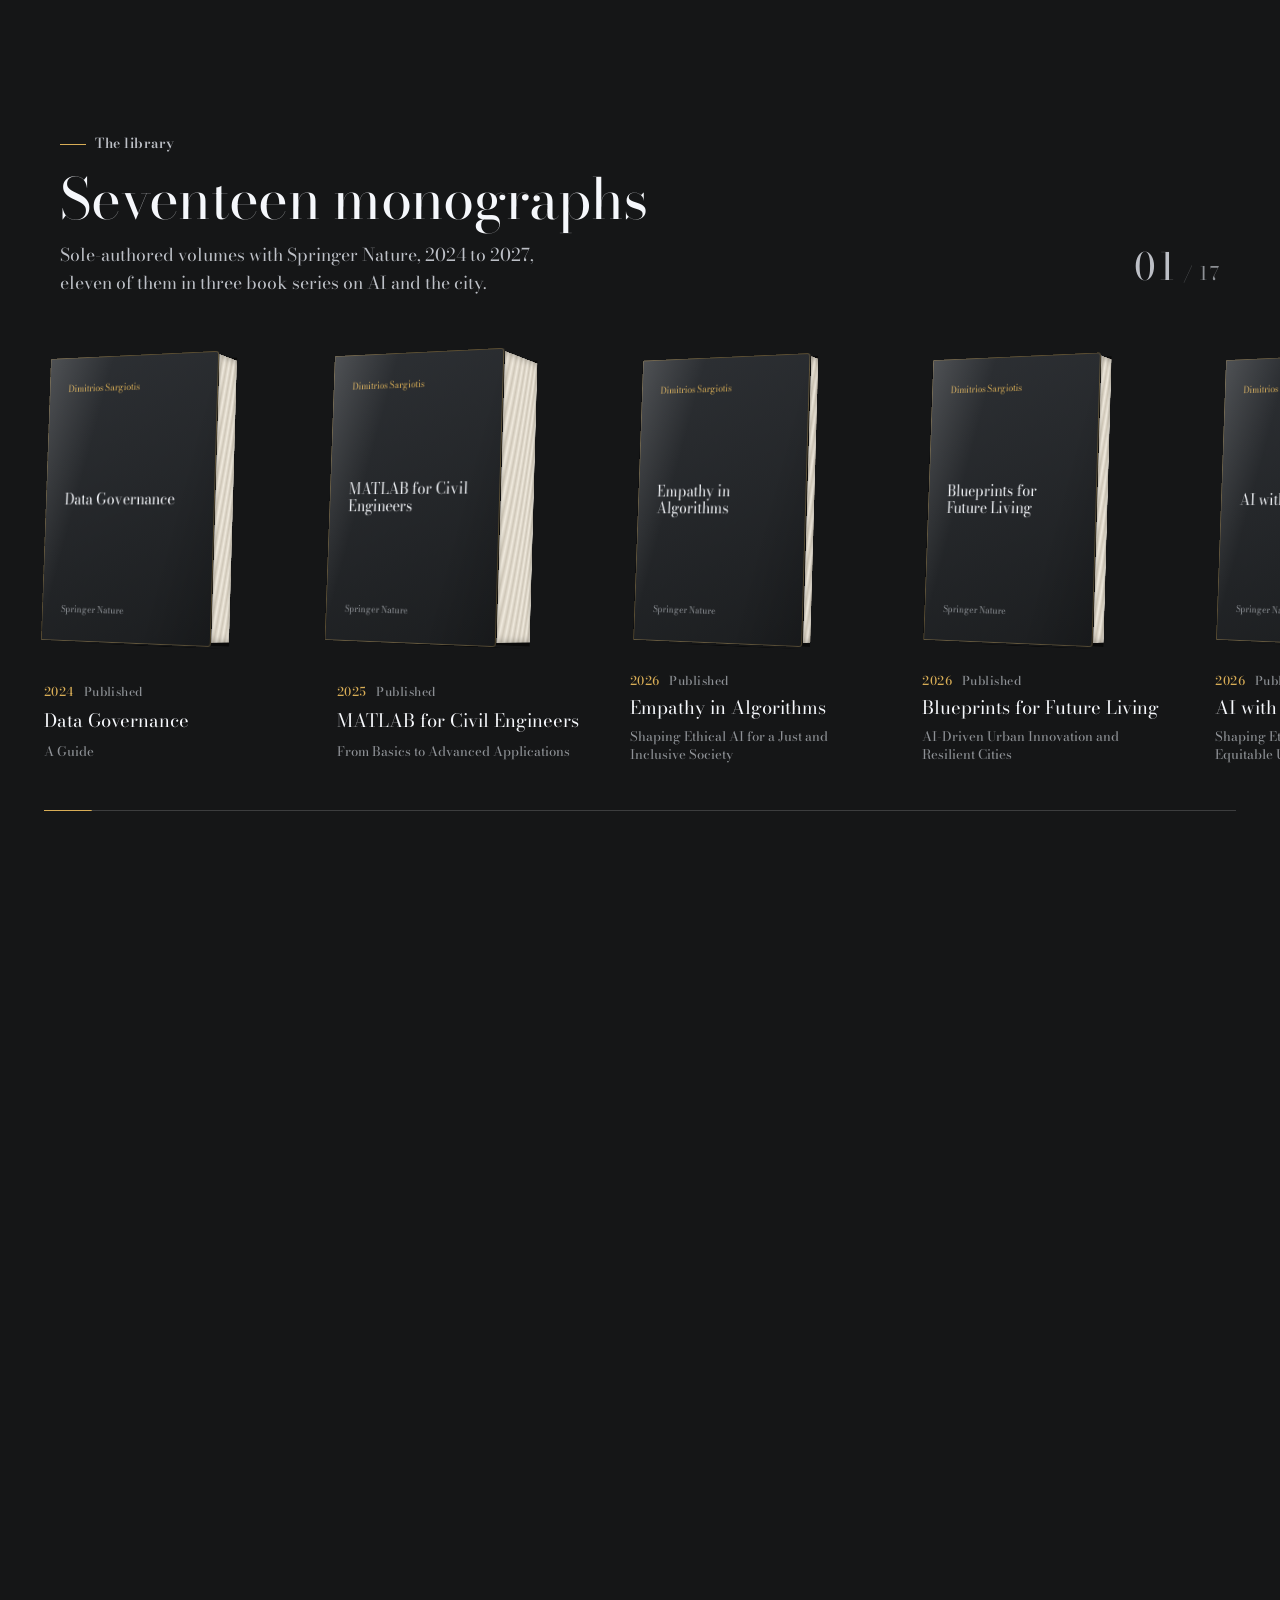
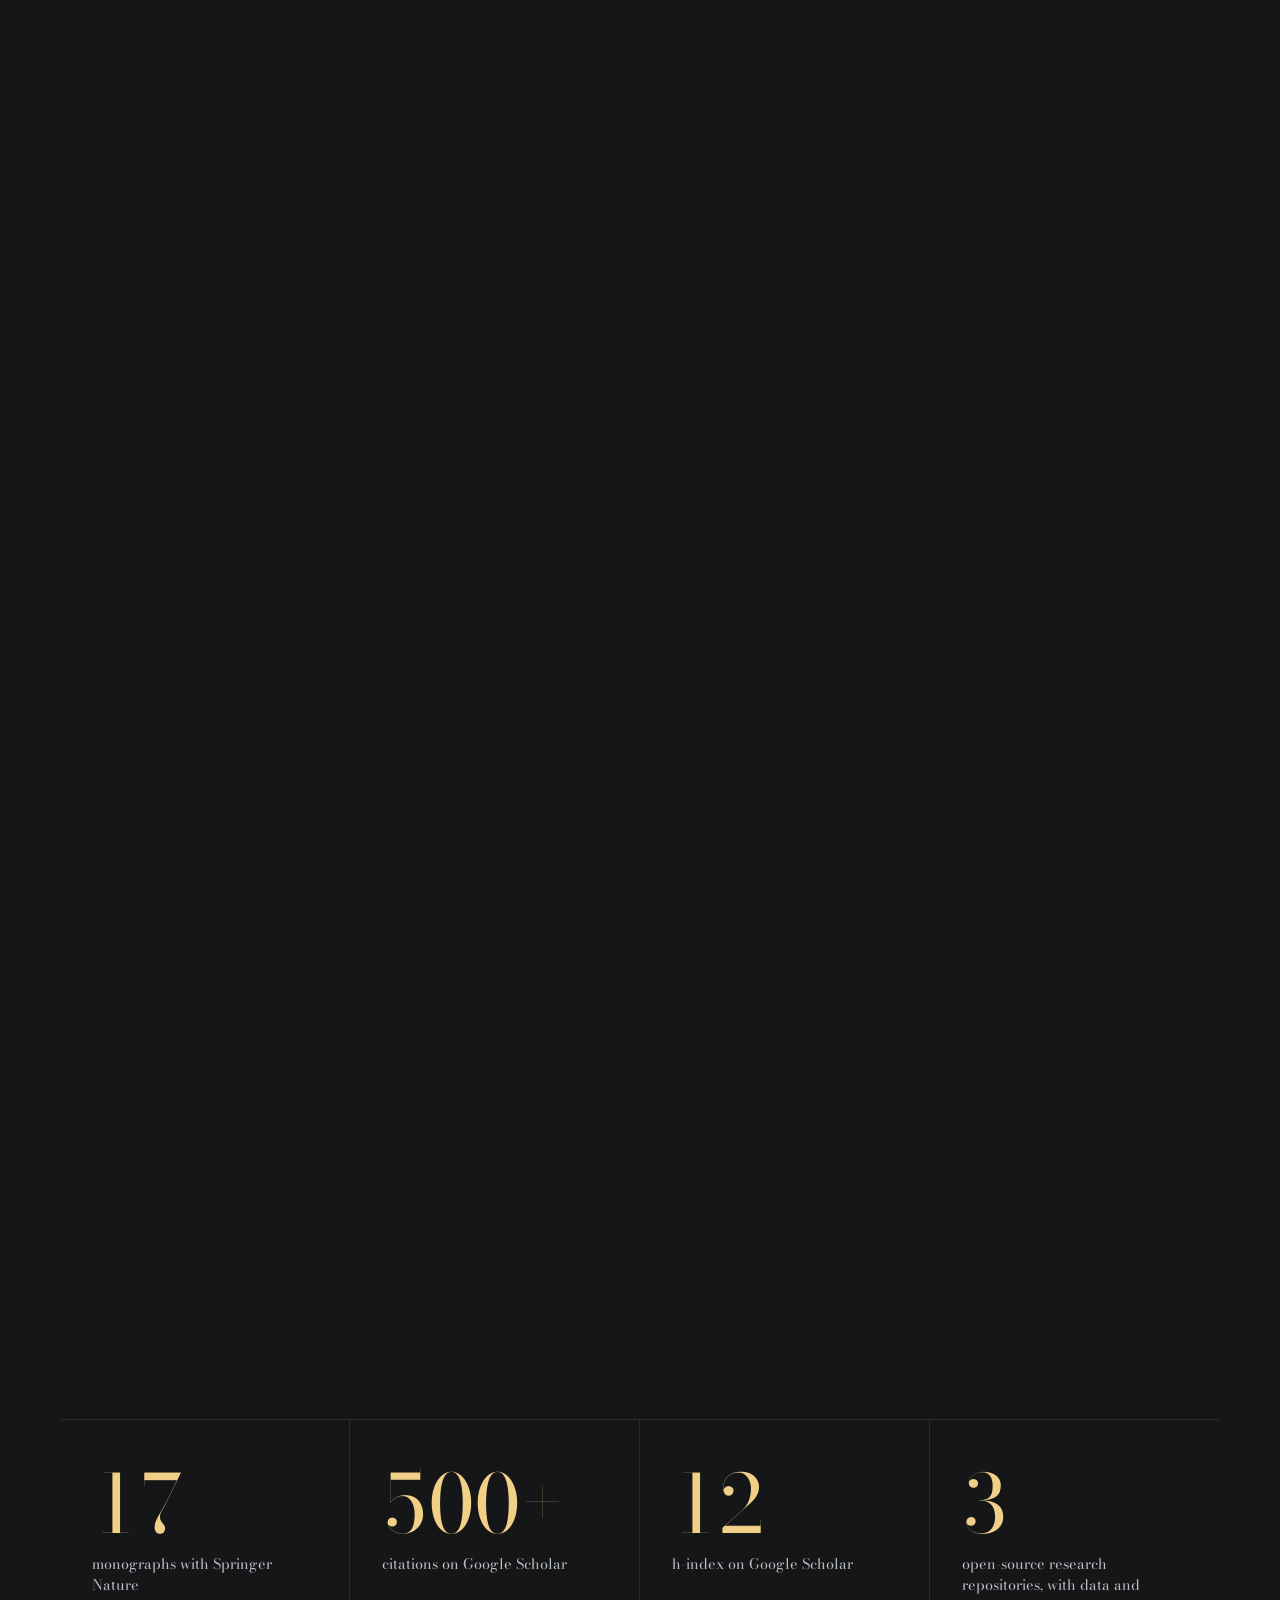
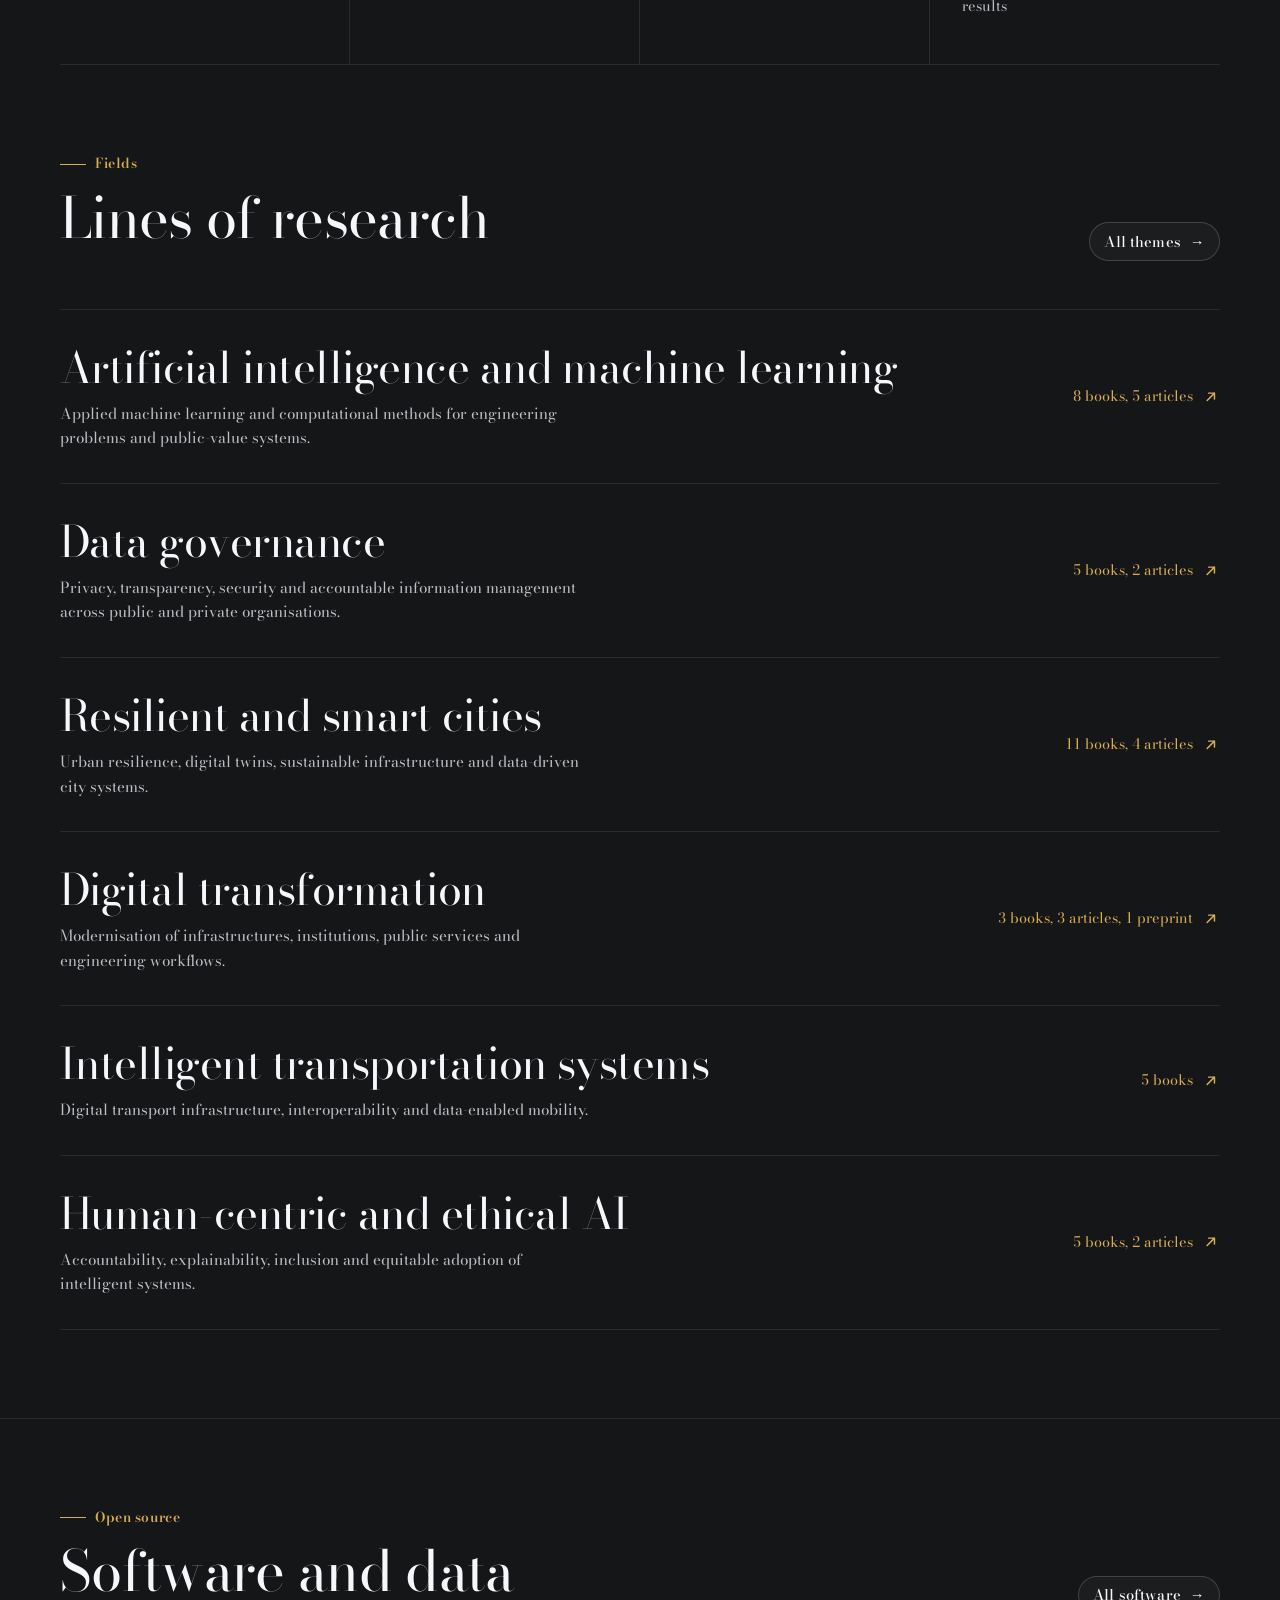
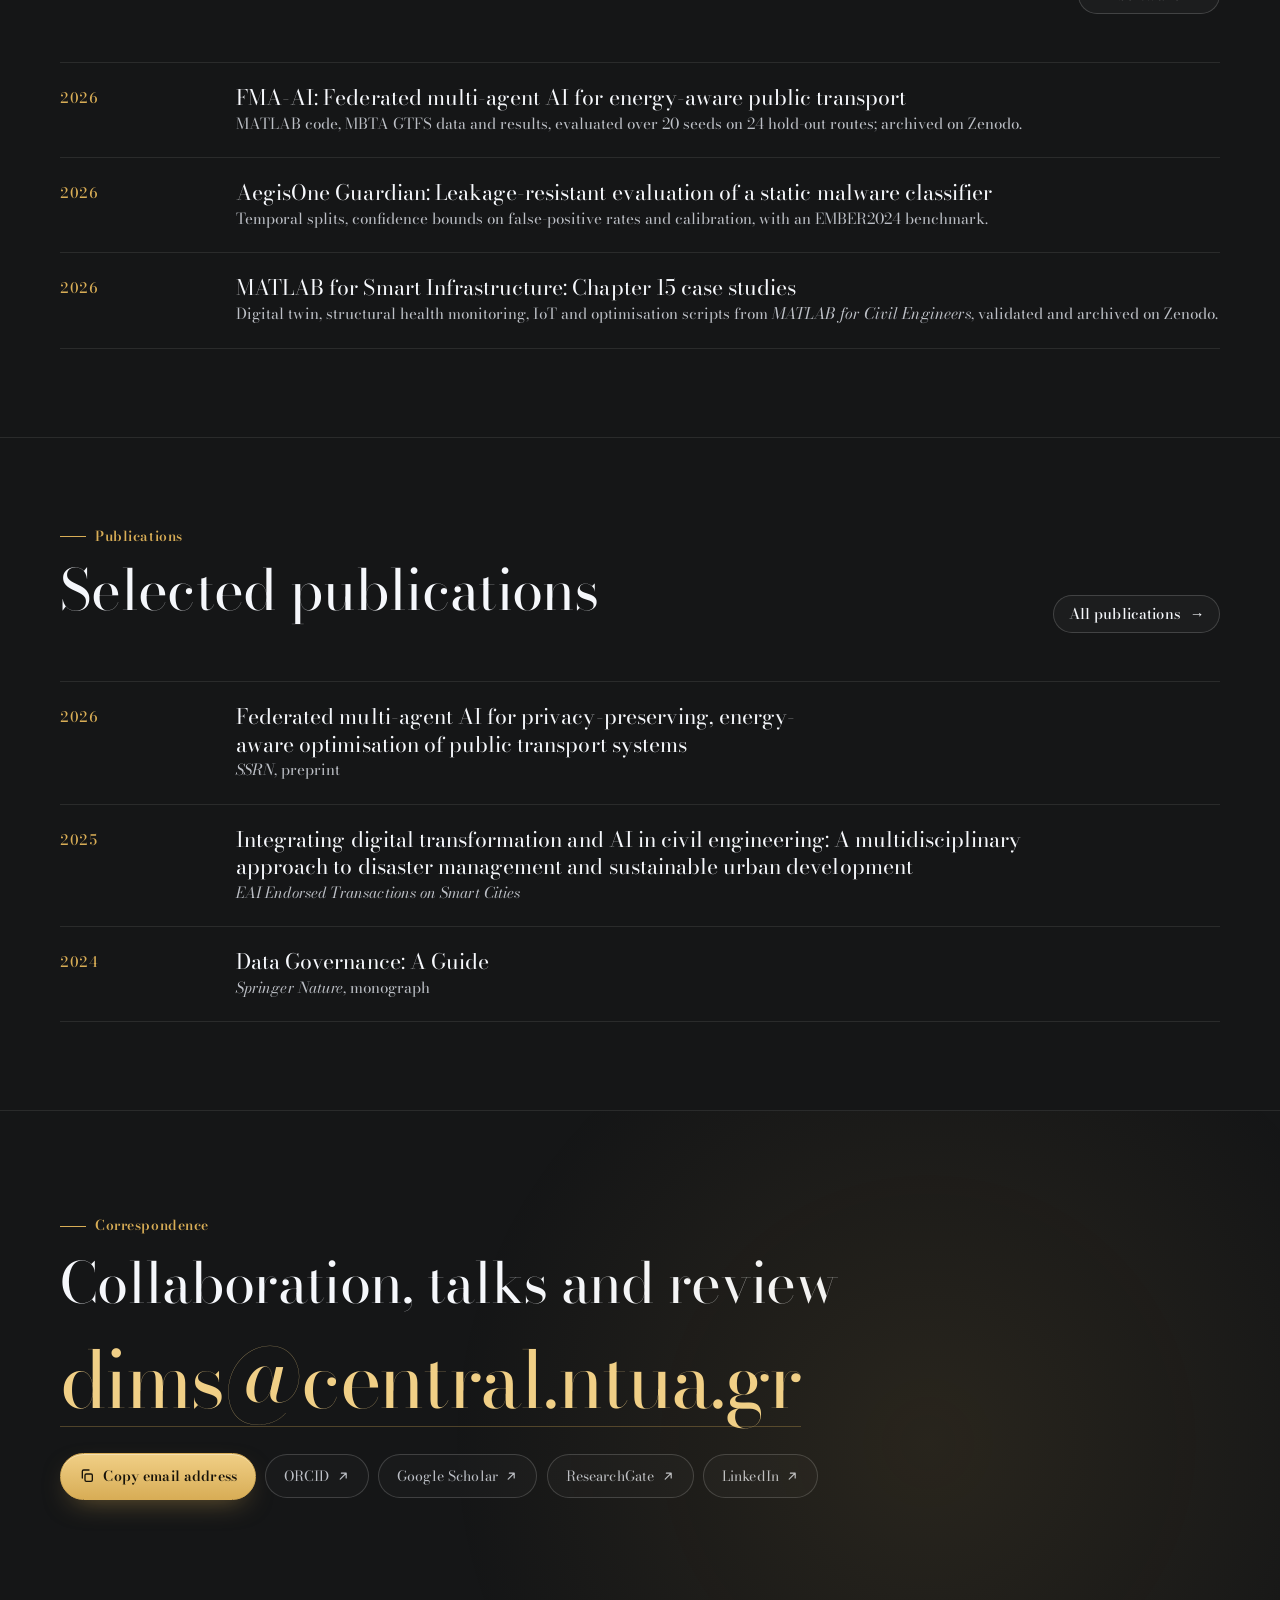
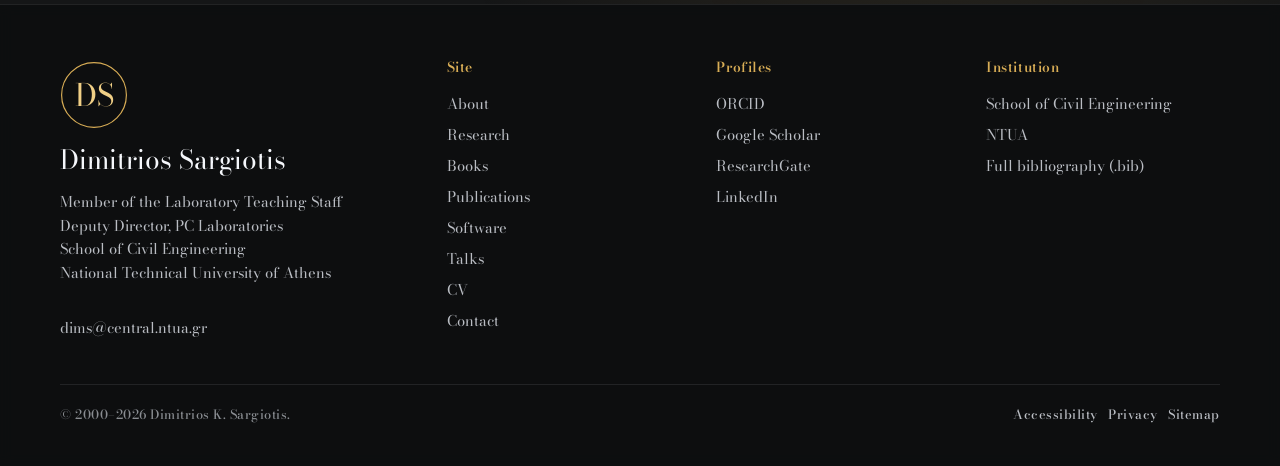
==== commit 15dbfc3a: "Add files via upload" ====
--- a/index.html
+++ b/index.html
@@ -4,25 +4,25 @@
 <meta charset="utf-8">
 <meta name="viewport" content="width=device-width, initial-scale=1, viewport-fit=cover">
 <title>Dimitrios Sargiotis · Academic Profile</title>
-<meta name="description" content="Dr Dimitrios Sargiotis, School of Civil Engineering, National Technical University of Athens. Research on artificial intelligence, data governance and resilient urban infrastructure, with reproducible open-source software and Springer monographs.">
+<meta name="description" content="Dr Dimitrios Sargiotis, academic and computer scientist at the School of Civil Engineering, National Technical University of Athens, working on artificial intelligence, data governance and resilient urban infrastructure.">
 <meta name="author" content="Dimitrios Sargiotis">
-<link rel="canonical" href="https://uomoathens.github.io/">
+<link rel="canonical" href="http://users.ntua.gr/dims/">
 <meta name="color-scheme" content="dark">
 <meta name="theme-color" content="#151617">
 <meta property="og:type" content="profile">
 <meta property="og:site_name" content="Dimitrios Sargiotis">
 <meta property="og:title" content="Dimitrios Sargiotis · Academic Profile">
-<meta property="og:description" content="Dr Dimitrios Sargiotis, School of Civil Engineering, National Technical University of Athens. Research on artificial intelligence, data governance and resilient urban infrastructure, with reproducible open-source software and Springer monographs.">
-<meta property="og:url" content="https://uomoathens.github.io/">
-<meta property="og:image" content="https://uomoathens.github.io/images/og-image.jpg">
+<meta property="og:description" content="Dr Dimitrios Sargiotis, academic and computer scientist at the School of Civil Engineering, National Technical University of Athens, working on artificial intelligence, data governance and resilient urban infrastructure.">
+<meta property="og:url" content="http://users.ntua.gr/dims/">
+<meta property="og:image" content="http://users.ntua.gr/dims/images/og-image.jpg">
 <meta property="og:image:width" content="1200">
 <meta property="og:image:height" content="630">
 <meta property="og:image:alt" content="Dimitrios Sargiotis, National Technical University of Athens">
 <meta property="og:locale" content="en_GB">
 <meta name="twitter:card" content="summary_large_image">
 <meta name="twitter:title" content="Dimitrios Sargiotis · Academic Profile">
-<meta name="twitter:description" content="Dr Dimitrios Sargiotis, School of Civil Engineering, National Technical University of Athens. Research on artificial intelligence, data governance and resilient urban infrastructure, with reproducible open-source software and Springer monographs.">
-<meta name="twitter:image" content="https://uomoathens.github.io/images/og-image.jpg">
+<meta name="twitter:description" content="Dr Dimitrios Sargiotis, academic and computer scientist at the School of Civil Engineering, National Technical University of Athens, working on artificial intelligence, data governance and resilient urban infrastructure.">
+<meta name="twitter:image" content="http://users.ntua.gr/dims/images/og-image.jpg">
 <link rel="icon" href="images/favicon.ico" sizes="16x16 32x32 48x48">
 <link rel="icon" href="images/fasvico.png" type="image/png" sizes="103x101">
 <link rel="apple-touch-icon" href="images/fasvico.png">
@@ -34,7 +34,7 @@
 <link rel="stylesheet" href="assets/css/site.css">
 <script>document.documentElement.classList.add("js")</script>
 <script type="speculationrules">{"prerender": [{"where": {"and": [{"selector_matches": "a[href$='.html']"}, {"not": {"selector_matches": "[target=_blank]"}}]}, "eagerness": "moderate"}]}</script>
-<script type="application/ld+json">{"@context":"https://schema.org","@graph":[{"@type":"Person","@id":"https://uomoathens.github.io/#person","name":"Dimitrios Sargiotis","givenName":"Dimitrios","familyName":"Sargiotis","honorificPrefix":"Dr","jobTitle":"Member of the Laboratory Teaching Staff","url":"https://uomoathens.github.io/","image":"https://uomoathens.github.io/images/dimitrios-sargiotis.jpg","email":"mailto:dims@central.ntua.gr","worksFor":{"@type":"CollegeOrUniversity","name":"National Technical University of Athens","url":"https://www.ntua.gr/en/","department":{"@type":"Organization","name":"School of Civil Engineering","url":"https://www.civil.ntua.gr/en/"}},"alumniOf":[{"@type":"CollegeOrUniversity","name":"Université Paris VIII"},{"@type":"CollegeOrUniversity","name":"University of Strathclyde"}],"identifier":{"@type":"PropertyValue","propertyID":"ORCID","value":"0009-0006-3644-4561"},"knowsAbout":["Artificial intelligence","Machine learning","Data governance","Digital twins","Smart cities","Urban resilience","Intelligent transportation systems","Digital transformation","Civil engineering","Ethical AI"],"sameAs":["http://users.ntua.gr/dims/","https://orcid.org/0009-0006-3644-4561","https://scholar.google.com/citations?user=M3zEWwEAAAAJ","https://www.researchgate.net/profile/Dimitrios-Sargiotis-2","https://www.linkedin.com/in/dimitrios-sargiotis-2827502b0/"]},{"@type":"WebSite","@id":"https://uomoathens.github.io/#site","url":"https://uomoathens.github.io/","name":"Dimitrios Sargiotis","inLanguage":"en-GB","publisher":{"@id":"https://uomoathens.github.io/#person"}},{"@type":"ProfilePage","@id":"https://uomoathens.github.io/#profile","url":"https://uomoathens.github.io/","name":"Dimitrios Sargiotis","mainEntity":{"@id":"https://uomoathens.github.io/#person"},"dateModified":"2026-10-13"}]}</script>
+<script type="application/ld+json">{"@context":"https://schema.org","@graph":[{"@type":"Person","@id":"http://users.ntua.gr/dims/#person","name":"Dimitrios Sargiotis","givenName":"Dimitrios","familyName":"Sargiotis","honorificPrefix":"Dr","jobTitle":"Member of the Laboratory Teaching Staff","url":"http://users.ntua.gr/dims/","image":"http://users.ntua.gr/dims/images/dimitrios-sargiotis.jpg","email":"mailto:dims@central.ntua.gr","worksFor":{"@type":"CollegeOrUniversity","name":"National Technical University of Athens","url":"https://www.ntua.gr/en/","department":{"@type":"Organization","name":"School of Civil Engineering","url":"https://www.civil.ntua.gr/en/"}},"alumniOf":[{"@type":"CollegeOrUniversity","name":"Université Paris VIII"},{"@type":"CollegeOrUniversity","name":"University of Strathclyde"}],"identifier":{"@type":"PropertyValue","propertyID":"ORCID","value":"0009-0006-3644-4561"},"knowsAbout":["Artificial intelligence","Machine learning","Data governance","Digital twins","Smart cities","Urban resilience","Intelligent transportation systems","Digital transformation","Civil engineering","Ethical AI"],"sameAs":["https://orcid.org/0009-0006-3644-4561","https://scholar.google.com/citations?user=M3zEWwEAAAAJ","https://www.researchgate.net/profile/Dimitrios-Sargiotis-2","https://www.linkedin.com/in/dimitrios-sargiotis-2827502b0/"]},{"@type":"WebSite","@id":"http://users.ntua.gr/dims/#site","url":"http://users.ntua.gr/dims/","name":"Dimitrios Sargiotis","inLanguage":"en-GB","publisher":{"@id":"http://users.ntua.gr/dims/#person"}},{"@type":"ProfilePage","@id":"http://users.ntua.gr/dims/#profile","url":"http://users.ntua.gr/dims/","name":"Dimitrios Sargiotis","mainEntity":{"@id":"http://users.ntua.gr/dims/#person"},"dateModified":"2026-10-13"}]}</script>
 <script src="assets/js/site.js" defer></script>
 </head>
 <body class="is-home">
@@ -49,14 +49,15 @@
 <button class="icon-btn menu-btn" type="button" popovertarget="site-menu" aria-expanded="false" aria-label="Open menu"><svg viewBox="0 0 24 24" fill="none" stroke="currentColor" stroke-width="2" stroke-linecap="round" aria-hidden="true"><path d="M4 7h16M4 12h16M4 17h16"/></svg></button>
 </div>
 </div>
-<nav id="site-menu" class="sheet" popover aria-label="Menu"><div class="sheet-top"><a class="brand" href="index.html"><svg class="brand-mark" viewBox="0 0 64 64" aria-hidden="true" focusable="false"><circle class="bm-ring" cx="32" cy="32" r="30.5"/><text class="bm-t" x="32" y="42.6">DS</text></svg><span class="brand-name">Dimitrios Sargiotis</span></a><button class="icon-btn" type="button" popovertarget="site-menu" popovertargetaction="hide" aria-label="Close menu"><svg viewBox="0 0 24 24" fill="none" stroke="currentColor" stroke-width="2" stroke-linecap="round" aria-hidden="true"><path d="M6 6l12 12M18 6 6 18"/></svg></button></div><ul role="list"><li><a href="index.html" aria-current="page">Home<small>Overview</small></a></li><li><a href="about.html">About<small>Biography and education</small></a></li><li><a href="research.html">Research<small>Statement and themes</small></a></li><li><a href="books.html">Books<small>Seventeen Springer volumes</small></a></li><li><a href="publications.html">Publications<small>Articles and citations</small></a></li><li><a href="software.html">Software<small>Code, data and reproducible experiments</small></a></li><li><a href="talks.html">Talks<small>Lectures and review</small></a></li><li><a href="cv.html">CV<small>Printable record</small></a></li><li><a href="contact.html">Contact<small>Email and address</small></a></li></ul><div class="sheet-foot"><a class="gold" href="mailto:dims@central.ntua.gr">dims@central.ntua.gr</a><div class="tags"><a class="tag" href="https://orcid.org/0009-0006-3644-4561" target="_blank" rel="me noopener">ORCID</a><a class="tag" href="https://scholar.google.com/citations?user=M3zEWwEAAAAJ" target="_blank" rel="me noopener">Google Scholar</a><a class="tag" href="https://www.researchgate.net/profile/Dimitrios-Sargiotis-2" target="_blank" rel="me noopener">ResearchGate</a><a class="tag" href="https://www.linkedin.com/in/dimitrios-sargiotis-2827502b0/" target="_blank" rel="me noopener">LinkedIn</a></div></div></nav>
+<nav id="site-menu" class="sheet" popover aria-label="Menu"><div class="sheet-top"><a class="brand" href="index.html"><svg class="brand-mark" viewBox="0 0 64 64" aria-hidden="true" focusable="false"><circle class="bm-ring" cx="32" cy="32" r="30.5"/><text class="bm-t" x="32" y="42.6">DS</text></svg><span class="brand-name">Dimitrios Sargiotis</span></a><button class="icon-btn" type="button" popovertarget="site-menu" popovertargetaction="hide" aria-label="Close menu"><svg viewBox="0 0 24 24" fill="none" stroke="currentColor" stroke-width="2" stroke-linecap="round" aria-hidden="true"><path d="M6 6l12 12M18 6 6 18"/></svg></button></div><ul role="list"><li><a href="index.html" aria-current="page">Home<small>Overview</small></a></li><li><a href="about.html">About<small>Biography and education</small></a></li><li><a href="research.html">Research<small>Statement and themes</small></a></li><li><a href="books.html">Books<small>Seventeen Springer volumes</small></a></li><li><a href="publications.html">Publications<small>Articles and citations</small></a></li><li><a href="software.html">Software<small>Code and data</small></a></li><li><a href="talks.html">Talks<small>Lectures and review</small></a></li><li><a href="cv.html">CV<small>Printable record</small></a></li><li><a href="contact.html">Contact<small>Email and address</small></a></li></ul><div class="sheet-foot"><a class="gold" href="mailto:dims@central.ntua.gr">dims@central.ntua.gr</a><div class="tags"><a class="tag" href="https://orcid.org/0009-0006-3644-4561" target="_blank" rel="me noopener">ORCID</a><a class="tag" href="https://scholar.google.com/citations?user=M3zEWwEAAAAJ" target="_blank" rel="me noopener">Google Scholar</a><a class="tag" href="https://www.researchgate.net/profile/Dimitrios-Sargiotis-2" target="_blank" rel="me noopener">ResearchGate</a><a class="tag" href="https://www.linkedin.com/in/dimitrios-sargiotis-2827502b0/" target="_blank" rel="me noopener">LinkedIn</a></div></div></nav>
 </header>
 <main id="main">
 <section class="hx" aria-labelledby="hero-name">
 <div class="wrap hx-grid">
 <div class="hx-text">
+<p class="eyebrow">School of Civil Engineering · National Technical University of Athens</p>
 <h1 class="hx-name" id="hero-name">Dimitrios Sargiotis</h1>
-<p class="hx-lede">Researcher in artificial intelligence and data governance for the infrastructure of cities. His work asks how cities can hand consequential decisions to computational systems without losing <i>resilience</i>, <i>accountability</i> or <i>fairness</i>, and is released as reproducible open-source software alongside a programme of Springer monographs.</p>
+<p class="hx-lede">Dr Sargiotis is an academic and computer scientist working on artificial intelligence and data governance for the infrastructure of cities. His work asks how cities can hand consequential decisions to computational systems without losing <i>resilience</i>, <i>accountability</i> or <i>fairness</i>, and is released as reproducible open-source software alongside a programme of Springer monographs.</p>
 <div class="actions hx-actions"><a class="btn" href="research.html#statement">Research statement</a><a class="btn ghost" href="software.html">Software and data</a></div>
 </div>
 <figure class="hx-portrait"><picture><source srcset="images/dimitrios-sargiotis.avif" type="image/avif"><source srcset="images/dimitrios-sargiotis.webp" type="image/webp"><img src="images/dimitrios-sargiotis.jpg" alt="Portrait of Dimitrios Sargiotis" width="800" height="845" fetchpriority="high"></picture></figure>
@@ -73,25 +74,21 @@
 </div></section>
 <section aria-label="In figures"><div class="wrap"><div class="figs">
 <div class="fig"><b data-count="17">17</b><span>monographs with Springer Nature</span></div>
+<div class="fig"><b data-count="500" data-suffix="+">500+</b><span>citations on Google Scholar</span></div>
+<div class="fig"><b data-count="12">12</b><span>h-index on Google Scholar</span></div>
 <div class="fig"><b data-count="3">3</b><span>open-source research repositories, with data and results</span></div>
-<div class="fig"><b data-count="4">4</b><span>journals served as peer reviewer</span></div>
-<div class="fig"><b data-count="26">26</b><span>years at the National Technical University of Athens</span></div>
 </div></div></section>
 <section class="section" id="research" aria-labelledby="h-research"><div class="wrap">
 <div class="section-head"><p class="eyebrow">Fields</p><h2 id="h-research">Lines of research</h2><a class="more btn ghost small" href="research.html">All themes <span class="arrow" aria-hidden="true">→</span></a></div>
 <nav class="idx" aria-label="Research themes"><a href="research.html#artificial-intelligence"><h3>Artificial intelligence and machine learning</h3><p>Applied machine learning and computational methods for engineering problems and public-value systems.</p><span class="n">8 books, 5 articles<svg viewBox="0 0 24 24" fill="none" stroke="currentColor" stroke-width="2" stroke-linecap="round" stroke-linejoin="round" aria-hidden="true"><path d="M7 17 17 7M9 7h8v8"/></svg></span></a><a href="research.html#data-governance"><h3>Data governance</h3><p>Privacy, transparency, security and accountable information management across public and private organisations.</p><span class="n">5 books, 2 articles<svg viewBox="0 0 24 24" fill="none" stroke="currentColor" stroke-width="2" stroke-linecap="round" stroke-linejoin="round" aria-hidden="true"><path d="M7 17 17 7M9 7h8v8"/></svg></span></a><a href="research.html#resilient-cities"><h3>Resilient and smart cities</h3><p>Urban resilience, digital twins, sustainable infrastructure and data-driven city systems.</p><span class="n">11 books, 4 articles<svg viewBox="0 0 24 24" fill="none" stroke="currentColor" stroke-width="2" stroke-linecap="round" stroke-linejoin="round" aria-hidden="true"><path d="M7 17 17 7M9 7h8v8"/></svg></span></a><a href="research.html#digital-transformation"><h3>Digital transformation</h3><p>Modernisation of infrastructures, institutions, public services and engineering workflows.</p><span class="n">3 books, 3 articles, 1 preprint<svg viewBox="0 0 24 24" fill="none" stroke="currentColor" stroke-width="2" stroke-linecap="round" stroke-linejoin="round" aria-hidden="true"><path d="M7 17 17 7M9 7h8v8"/></svg></span></a><a href="research.html#transportation"><h3>Intelligent transportation systems</h3><p>Digital transport infrastructure, interoperability and data-enabled mobility.</p><span class="n">5 books<svg viewBox="0 0 24 24" fill="none" stroke="currentColor" stroke-width="2" stroke-linecap="round" stroke-linejoin="round" aria-hidden="true"><path d="M7 17 17 7M9 7h8v8"/></svg></span></a><a href="research.html#ethical-ai"><h3>Human-centric and ethical AI</h3><p>Accountability, explainability, inclusion and equitable adoption of intelligent systems.</p><span class="n">5 books, 2 articles<svg viewBox="0 0 24 24" fill="none" stroke="currentColor" stroke-width="2" stroke-linecap="round" stroke-linejoin="round" aria-hidden="true"><path d="M7 17 17 7M9 7h8v8"/></svg></span></a></nav>
-</div></section>
-<section class="section" aria-labelledby="h-cal"><div class="wrap">
-<div class="section-head"><p class="eyebrow">August to October 2026</p><h2 id="h-cal">Publishing calendar</h2><p>Springer lists ten volumes for eBook release between August and October 2026; three have been released so far.</p><a class="more btn ghost small" href="books.html">All books <span class="arrow" aria-hidden="true">→</span></a></div>
-<div class="calendar"><a class="cal" href="books.html#empathy-in-algorithms"><span class="cal-date"><b>4</b><span>Aug 2026</span></span><span class="cover" data-cover><img src="https://media.springernature.com/w306/springer-static/cover/book/978-3-032-32128-2.jpg" srcset="https://media.springernature.com/w153/springer-static/cover/book/978-3-032-32128-2.jpg 153w, https://media.springernature.com/w306/springer-static/cover/book/978-3-032-32128-2.jpg 306w" sizes="3.4rem" alt="Cover of Empathy in Algorithms: Shaping Ethical AI for a Just and Inclusive Society" width="306" height="464" loading="lazy" decoding="async" referrerpolicy="no-referrer" onerror="if(!this.dataset.f){this.dataset.f=1;this.removeAttribute('srcset');this.src=this.src.replace(/\/w\d+\//,'/w153/')}else{this.parentNode.classList.add('no-img');this.remove()}"><span class="plate" aria-hidden="true"><span>Dimitrios Sargiotis</span><b>Empathy in Algorithms</b><i>Springer Nature</i></span></span><span class="cal-title"><span class="m">4 August 2026</span>Empathy in Algorithms<small>Shaping Ethical AI for a Just and Inclusive Society</small></span><span class="chip published">Published</span></a><a class="cal" href="books.html#blueprints-for-future-living"><span class="cal-date"><b>13</b><span>Aug 2026</span></span><span class="cover" data-cover><img src="https://media.springernature.com/w306/springer-static/cover/book/978-3-032-24178-8.jpg" srcset="https://media.springernature.com/w153/springer-static/cover/book/978-3-032-24178-8.jpg 153w, https://media.springernature.com/w306/springer-static/cover/book/978-3-032-24178-8.jpg 306w" sizes="3.4rem" alt="Cover of Blueprints for Future Living: AI-Driven Urban Innovation and Resilient Cities" width="306" height="464" loading="lazy" decoding="async" referrerpolicy="no-referrer" onerror="if(!this.dataset.f){this.dataset.f=1;this.removeAttribute('srcset');this.src=this.src.replace(/\/w\d+\//,'/w153/')}else{this.parentNode.classList.add('no-img');this.remove()}"><span class="plate" aria-hidden="true"><span>Dimitrios Sargiotis</span><b>Blueprints for Future Living</b><i>Springer Nature</i></span></span><span class="cal-title"><span class="m">13 August 2026</span>Blueprints for Future Living<small>AI-Driven Urban Innovation and Resilient Cities</small></span><span class="chip published">Published</span></a><a class="cal" href="books.html#ai-with-integrity"><span class="cal-date"><b>1</b><span>Sep 2026</span></span><span class="cover" data-cover><img src="https://media.springernature.com/w306/springer-static/cover/book/978-3-032-31133-7.jpg" srcset="https://media.springernature.com/w153/springer-static/cover/book/978-3-032-31133-7.jpg 153w, https://media.springernature.com/w306/springer-static/cover/book/978-3-032-31133-7.jpg 306w" sizes="3.4rem" alt="Cover of AI with Integrity: Shaping Ethical, Transparent, and Equitable Urban Futures" width="306" height="464" loading="lazy" decoding="async" referrerpolicy="no-referrer" onerror="if(!this.dataset.f){this.dataset.f=1;this.removeAttribute('srcset');this.src=this.src.replace(/\/w\d+\//,'/w153/')}else{this.parentNode.classList.add('no-img');this.remove()}"><span class="plate" aria-hidden="true"><span>Dimitrios Sargiotis</span><b>AI with Integrity</b><i>Springer Nature</i></span></span><span class="cal-title"><span class="m">1 September 2026</span>AI with Integrity<small>Shaping Ethical, Transparent, and Equitable Urban Futures</small></span><span class="chip published">Published</span></a><a class="cal" href="books.html#urban-harmony"><span class="cal-date"><b>8</b><span>Oct 2026</span></span><span class="cover" data-cover><img src="https://media.springernature.com/w306/springer-static/cover/book/978-3-032-22715-7.jpg" srcset="https://media.springernature.com/w153/springer-static/cover/book/978-3-032-22715-7.jpg 153w, https://media.springernature.com/w306/springer-static/cover/book/978-3-032-22715-7.jpg 306w" sizes="3.4rem" alt="Cover of Urban Harmony: AI-Enhanced Cities for Holistic Health and Well-Being" width="306" height="464" loading="lazy" decoding="async" referrerpolicy="no-referrer" onerror="if(!this.dataset.f){this.dataset.f=1;this.removeAttribute('srcset');this.src=this.src.replace(/\/w\d+\//,'/w153/')}else{this.parentNode.classList.add('no-img');this.remove()}"><span class="plate" aria-hidden="true"><span>Dimitrios Sargiotis</span><b>Urban Harmony</b><i>Springer Nature</i></span></span><span class="cal-title"><span class="m">8 October 2026</span>Urban Harmony<small>AI-Enhanced Cities for Holistic Health and Well-Being</small></span><span class="chip forthcoming">Forthcoming</span></a><a class="cal" href="books.html#building-resilient-cities"><span class="cal-date"><b>10</b><span>Oct 2026</span></span><span class="cover" data-cover><img src="https://media.springernature.com/w306/springer-static/cover/book/978-3-032-30331-8.jpg" srcset="https://media.springernature.com/w153/springer-static/cover/book/978-3-032-30331-8.jpg 153w, https://media.springernature.com/w306/springer-static/cover/book/978-3-032-30331-8.jpg 306w" sizes="3.4rem" alt="Cover of Building Resilient Cities: AI and Civil Engineering for a Sustainable Tomorrow" width="306" height="464" loading="lazy" decoding="async" referrerpolicy="no-referrer" onerror="if(!this.dataset.f){this.dataset.f=1;this.removeAttribute('srcset');this.src=this.src.replace(/\/w\d+\//,'/w153/')}else{this.parentNode.classList.add('no-img');this.remove()}"><span class="plate" aria-hidden="true"><span>Dimitrios Sargiotis</span><b>Building Resilient Cities</b><i>Springer Nature</i></span></span><span class="cal-title"><span class="m">10 October 2026</span>Building Resilient Cities<small>AI and Civil Engineering for a Sustainable Tomorrow</small></span><span class="chip forthcoming">Forthcoming</span></a><a class="cal" href="books.html#city-of-the-future"><span class="cal-date"><b>24</b><span>Oct 2026</span></span><span class="cover" data-cover><img src="https://media.springernature.com/w306/springer-static/cover/book/978-3-032-36396-1.jpg" srcset="https://media.springernature.com/w153/springer-static/cover/book/978-3-032-36396-1.jpg 153w, https://media.springernature.com/w306/springer-static/cover/book/978-3-032-36396-1.jpg 306w" sizes="3.4rem" alt="Cover of City of the Future: Data-Driven Urban Design and AI Innovation" width="306" height="464" loading="lazy" decoding="async" referrerpolicy="no-referrer" onerror="if(!this.dataset.f){this.dataset.f=1;this.removeAttribute('srcset');this.src=this.src.replace(/\/w\d+\//,'/w153/')}else{this.parentNode.classList.add('no-img');this.remove()}"><span class="plate" aria-hidden="true"><span>Dimitrios Sargiotis</span><b>City of the Future</b><i>Springer Nature</i></span></span><span class="cal-title"><span class="m">24 October 2026</span>City of the Future<small>Data-Driven Urban Design and AI Innovation</small></span><span class="chip forthcoming">Forthcoming</span></a><a class="cal" href="books.html#ai-robotics-3d-printing"><span class="cal-date"><b>25</b><span>Oct 2026</span></span><span class="cover" data-cover><img src="https://media.springernature.com/w306/springer-static/cover/book/978-3-032-36392-3.jpg" srcset="https://media.springernature.com/w153/springer-static/cover/book/978-3-032-36392-3.jpg 153w, https://media.springernature.com/w306/springer-static/cover/book/978-3-032-36392-3.jpg 306w" sizes="3.4rem" alt="Cover of AI, Robotics, and 3D Printing: Constructing the Sustainable City of Tomorrow" width="306" height="464" loading="lazy" decoding="async" referrerpolicy="no-referrer" onerror="if(!this.dataset.f){this.dataset.f=1;this.removeAttribute('srcset');this.src=this.src.replace(/\/w\d+\//,'/w153/')}else{this.parentNode.classList.add('no-img');this.remove()}"><span class="plate" aria-hidden="true"><span>Dimitrios Sargiotis</span><b>AI, Robotics, and 3D Printing</b><i>Springer Nature</i></span></span><span class="cal-title"><span class="m">25 October 2026</span>AI, Robotics, and 3D Printing<small>Constructing the Sustainable City of Tomorrow</small></span><span class="chip forthcoming">Forthcoming</span></a><a class="cal" href="books.html#ai-for-resilient-cities"><span class="cal-date"><b>26</b><span>Oct 2026</span></span><span class="cover" data-cover><img src="https://media.springernature.com/w306/springer-static/cover/book/978-3-032-36416-6.jpg" srcset="https://media.springernature.com/w153/springer-static/cover/book/978-3-032-36416-6.jpg 153w, https://media.springernature.com/w306/springer-static/cover/book/978-3-032-36416-6.jpg 306w" sizes="3.4rem" alt="Cover of AI for Resilient Cities: Predicting, Protecting, and Thriving in a Changing Climate" width="306" height="464" loading="lazy" decoding="async" referrerpolicy="no-referrer" onerror="if(!this.dataset.f){this.dataset.f=1;this.removeAttribute('srcset');this.src=this.src.replace(/\/w\d+\//,'/w153/')}else{this.parentNode.classList.add('no-img');this.remove()}"><span class="plate" aria-hidden="true"><span>Dimitrios Sargiotis</span><b>AI for Resilient Cities</b><i>Springer Nature</i></span></span><span class="cal-title"><span class="m">26 October 2026</span>AI for Resilient Cities<small>Predicting, Protecting, and Thriving in a Changing Climate</small></span><span class="chip forthcoming">Forthcoming</span></a><a class="cal" href="books.html#ai-for-planetary-resilience"><span class="cal-date"><b>26</b><span>Oct 2026</span></span><span class="cover" data-cover><img src="https://media.springernature.com/w306/springer-static/cover/book/978-3-032-35539-3.jpg" srcset="https://media.springernature.com/w153/springer-static/cover/book/978-3-032-35539-3.jpg 153w, https://media.springernature.com/w306/springer-static/cover/book/978-3-032-35539-3.jpg 306w" sizes="3.4rem" alt="Cover of AI for Planetary Resilience: Climate, Ecosystems, and Sustainable Urban Futures" width="306" height="464" loading="lazy" decoding="async" referrerpolicy="no-referrer" onerror="if(!this.dataset.f){this.dataset.f=1;this.removeAttribute('srcset');this.src=this.src.replace(/\/w\d+\//,'/w153/')}else{this.parentNode.classList.add('no-img');this.remove()}"><span class="plate" aria-hidden="true"><span>Dimitrios Sargiotis</span><b>AI for Planetary Resilience</b><i>Springer Nature</i></span></span><span class="cal-title"><span class="m">26 October 2026</span>AI for Planetary Resilience<small>Climate, Ecosystems, and Sustainable Urban Futures</small></span><span class="chip forthcoming">Forthcoming</span></a><a class="cal" href="books.html#vital-cities"><span class="cal-date"><b>30</b><span>Oct 2026</span></span><span class="cover" data-cover><img src="https://media.springernature.com/w306/springer-static/cover/book/978-3-032-36412-8.jpg" srcset="https://media.springernature.com/w153/springer-static/cover/book/978-3-032-36412-8.jpg 153w, https://media.springernature.com/w306/springer-static/cover/book/978-3-032-36412-8.jpg 306w" sizes="3.4rem" alt="Cover of Vital Cities: AI-Driven Health Infrastructure for Future Urban Wellness" width="306" height="464" loading="lazy" decoding="async" referrerpolicy="no-referrer" onerror="if(!this.dataset.f){this.dataset.f=1;this.removeAttribute('srcset');this.src=this.src.replace(/\/w\d+\//,'/w153/')}else{this.parentNode.classList.add('no-img');this.remove()}"><span class="plate" aria-hidden="true"><span>Dimitrios Sargiotis</span><b>Vital Cities</b><i>Springer Nature</i></span></span><span class="cal-title"><span class="m">30 October 2026</span>Vital Cities<small>AI-Driven Health Infrastructure for Future Urban Wellness</small></span><span class="chip forthcoming">Forthcoming</span></a></div>
 </div></section>
 <section class="section" aria-labelledby="h-soft"><div class="wrap">
 <div class="section-head"><p class="eyebrow">Open source</p><h2 id="h-soft">Software and data</h2><a class="more btn ghost small" href="software.html">All software <span class="arrow" aria-hidden="true">→</span></a></div>
 <div class="list-rows"><div class="row"><span class="when">2026</span><div><h3><a href="software.html#fma-ai-mbta">FMA-AI: Federated multi-agent AI for energy-aware public transport</a></h3><p>MATLAB code, MBTA GTFS data and results, evaluated over 20 seeds on 24 hold-out routes; archived on Zenodo.</p></div></div><div class="row"><span class="when">2026</span><div><h3><a href="software.html#aegisone-guardian-eval">AegisOne Guardian: Leakage-resistant evaluation of a static malware classifier</a></h3><p>Temporal splits, confidence bounds on false-positive rates and calibration, with an EMBER2024 benchmark.</p></div></div><div class="row"><span class="when">2026</span><div><h3><a href="software.html#matlab-smart-infrastructure">MATLAB for Smart Infrastructure: Chapter 15 case studies</a></h3><p>Digital twin, structural health monitoring, IoT and optimisation scripts from <i>MATLAB for Civil Engineers</i>, validated and archived on Zenodo.</p></div></div></div>
 </div></section>
 <section class="section" aria-labelledby="h-pubs"><div class="wrap">
-<div class="section-head"><p class="eyebrow">Journals</p><h2 id="h-pubs">Selected article</h2><a class="more btn ghost small" href="publications.html">All publications <span class="arrow" aria-hidden="true">→</span></a></div>
-<div class="list-rows"><div class="row"><span class="when">2025</span><div><h3><a href="publications.html#sargiotis2025integrating">Integrating digital transformation and AI in civil engineering: A multidisciplinary approach to disaster management and sustainable urban development</a></h3><p><em>EAI Endorsed Transactions on Smart Cities</em></p></div></div></div>
+<div class="section-head"><p class="eyebrow">Publications</p><h2 id="h-pubs">Selected publications</h2><a class="more btn ghost small" href="publications.html">All publications <span class="arrow" aria-hidden="true">→</span></a></div>
+<div class="list-rows"><div class="row"><span class="when">2026</span><div><h3><a href="publications.html#sargiotis2026federated">Federated multi-agent AI for privacy-preserving, energy-aware optimisation of public transport systems</a></h3><p><em>SSRN</em>, preprint</p></div></div><div class="row"><span class="when">2025</span><div><h3><a href="publications.html#sargiotis2025integrating">Integrating digital transformation and AI in civil engineering: A multidisciplinary approach to disaster management and sustainable urban development</a></h3><p><em>EAI Endorsed Transactions on Smart Cities</em></p></div></div><div class="row"><span class="when">2024</span><div><h3><a href="books.html#data-governance">Data Governance: A Guide</a></h3><p><em>Springer Nature</em>, monograph</p></div></div></div>
 </div></section>
 <section class="contact-hero" id="contact" aria-labelledby="h-contact"><div class="wrap">
 <p class="eyebrow">Correspondence</p>
--- a/assets/css/site.css
+++ b/assets/css/site.css
@@ -94,9 +94,9 @@
 .sheet{position:fixed;inset:0;width:100%;height:100%;max-width:none;max-height:none;margin:0;border:0;padding:calc(env(safe-area-inset-top,0px) + 1rem) var(--gutter) calc(env(safe-area-inset-bottom,0px) + 1.5rem);background:rgb(17 18 19 / 0.97);backdrop-filter:blur(20px);-webkit-backdrop-filter:blur(20px);color:var(--ink);overflow-y:auto;overscroll-behavior:contain}
 .sheet:popover-open{display:flex;flex-direction:column}
 .sheet-top{display:flex;align-items:center;justify-content:space-between;min-height:var(--header-h)}
-.sheet ul{display:grid;margin-top:1.5rem;border-top:1px solid var(--line)}
-.sheet li a{display:flex;align-items:baseline;justify-content:space-between;gap:1rem;padding:1rem .15rem;border-bottom:1px solid var(--line);font-family:var(--serif);font-size:clamp(1.6rem,7vw,2.2rem);line-height:1.1;text-decoration:none;color:var(--ink)}
-.sheet li a small{font-family:var(--sans);font-size:.78rem;color:var(--ink-faint)}
+.sheet ul{display:grid;margin-top:clamp(.5rem,2vh,1.5rem);border-top:1px solid var(--line)}
+.sheet li a{display:flex;align-items:baseline;justify-content:space-between;gap:1rem;padding:clamp(.55rem,1.6vh,1rem) .15rem;border-bottom:1px solid var(--line);font-family:var(--serif);font-size:clamp(1.4rem,min(7vw,4.2vh),2.2rem);line-height:1.1;text-decoration:none;color:var(--ink)}
+.sheet li a small{font-family:var(--sans);font-size:.78rem;color:var(--ink-faint);white-space:nowrap;text-align:right}
 .sheet li a[aria-current="page"]{color:var(--gold-2)}
 .sheet-foot{margin-top:auto;padding-top:2rem;display:grid;gap:.9rem;font-size:.9rem;color:var(--ink-soft)}
 .sheet-foot .tags{gap:.5rem}
@@ -587,7 +587,7 @@
 .cite-tab{flex:none;border:0;background:transparent;color:var(--ink-faint);font-size:.8rem;padding:.45rem .8rem;border-radius:8px;cursor:pointer;min-height:2.1rem;letter-spacing:.02em}
 .cite-tab:hover{color:var(--ink)}
 .cite-tab[aria-selected="true"]{background:var(--gold-wash);color:var(--gold-2);box-shadow:inset 0 0 0 1px var(--gold-line)}
-.cite-text{font-size:.95rem;line-height:1.65;padding:1rem 1.1rem;color:var(--ink);overflow-wrap:anywhere;padding-left:2.6rem;text-indent:-1.5rem}
+.cite-text{font-size:.95rem;line-height:1.65;padding:1rem 1.1rem;color:var(--ink);overflow-wrap:break-word;padding-left:2.6rem;text-indent:-1.5rem}
 .cite-text a{color:var(--gold-2)}
 .cite-text i{font-style:italic}
 .cite-panel pre{font-family:var(--mono);font-size:.78rem;line-height:1.6;padding:1rem 1.1rem;overflow-x:auto;white-space:pre;color:var(--ink-soft)}
@@ -618,7 +618,7 @@
 @layer premium{
 .ch-kicker span:first-child{display:inline-flex}
 .js .stmt-text .w{opacity:.3}
-.cv-row>div,.cv-row a{overflow-wrap:anywhere;min-width:0}
+.cv-row>div,.cv-row a{overflow-wrap:break-word;min-width:0}
 .cv-head .meta{overflow-wrap:anywhere}
 @media (max-width:57.99rem){.split>.aside .portrait{max-width:11rem!important;border-radius:18px}}
 @media (pointer:coarse){
@@ -845,3 +845,5 @@
 @layer premium{.hx-lede{max-width:44ch}}
 @layer premium{@media (max-width:47.99rem){.idx a{grid-template-columns:minmax(0,1fr);align-items:start;gap:.6rem}.idx h3,.idx p,.idx .n{grid-column:1;grid-row:auto}.idx .n{justify-content:flex-start;text-align:left}}}
 @media (min-width:64rem) and (max-width:84.99rem){.kbd{display:none}.nav{gap:0}.nav a{padding-inline:.5rem}}@media (min-width:64rem) and (max-width:69.99rem){.search-label{display:none}}
+.nw{white-space:nowrap}
+.site-footer li a{display:inline-block;min-width:1.5rem}
